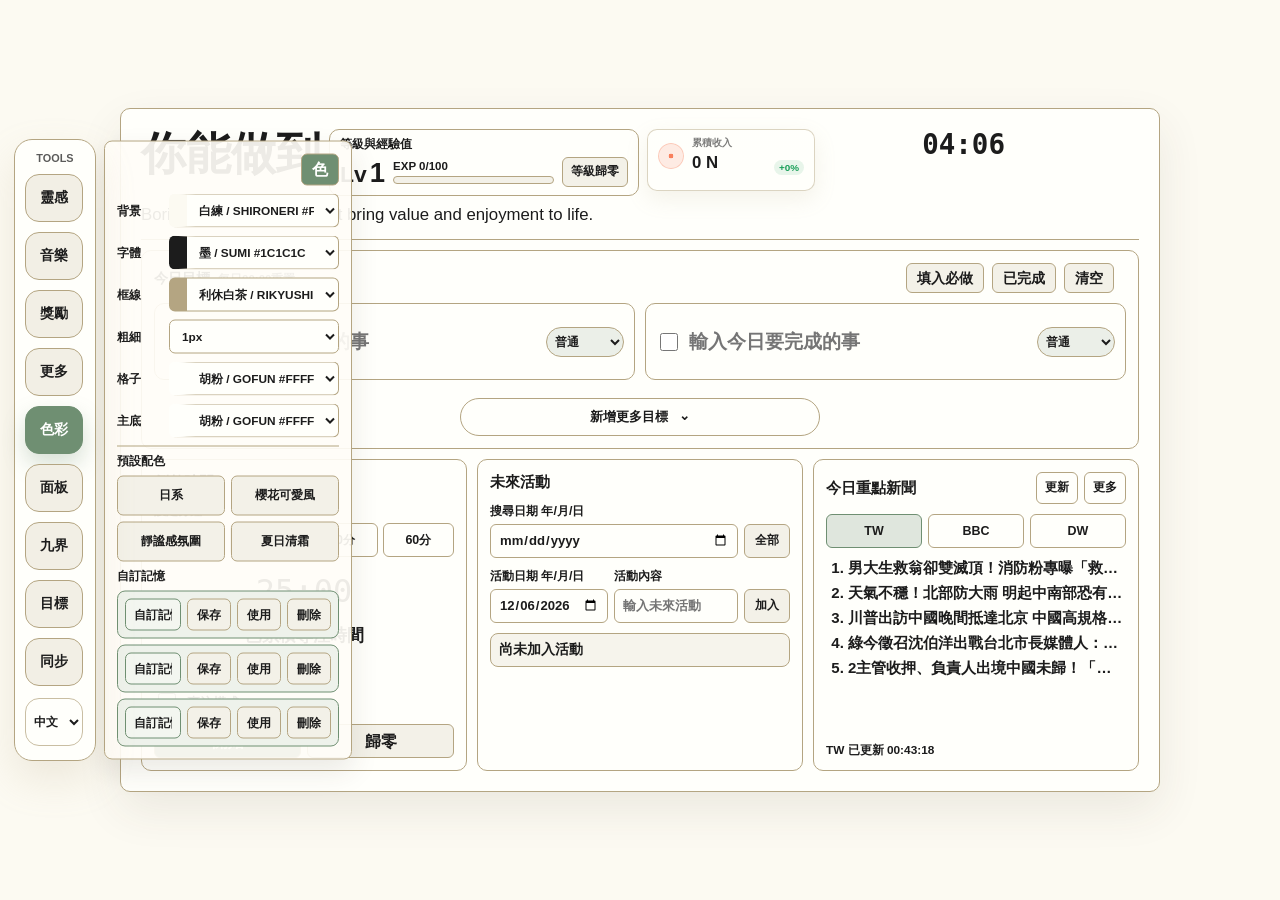
==== index.html @ 6fc70679 "Add files via upload" ====
﻿<!doctype html>
<html lang="zh-Hant">
  <head>
    <meta charset="UTF-8" />
    <meta name="viewport" content="width=device-width, initial-scale=1.0" />
    <title>&#20320;&#33021;&#20570;&#21040;</title>
    <meta name="theme-color" content="#ffffff" />
    <meta name="apple-mobile-web-app-capable" content="yes" />
    <meta name="apple-mobile-web-app-title" content="&#20320;&#33021;&#20570;&#21040;" />
    <link rel="manifest" href="manifest.webmanifest?v=20260518-14" />
    <link rel="apple-touch-icon" href="app-icon.svg?v=20260518-14" />
    <link rel="stylesheet" href="styles.css?v=20260518-14" />
  </head>
  <body>
    <aside class="tool-sidebar" data-open="false" aria-label="quick tools">
      <strong>TOOLS</strong>
      <div id="toolSidebarItems" class="tool-sidebar-items">
        <button type="button" data-tool="inspiration"><img class="tool-icon" src="[data-uri]" alt="" /><span class="tool-label">&#38728;&#24863;</span></button>
        <button type="button" data-tool="music"><img class="tool-icon" src="[data-uri]" alt="" /><span class="tool-label">&#38899;&#27138;</span></button>
        <button type="button" data-tool="reward"><img class="tool-icon" src="[data-uri]" alt="" /><span class="tool-label">&#29518;&#21237;</span></button>
        <button id="toolSidebarToggleBtn" class="tool-sidebar-toggle" type="button" aria-expanded="false" aria-controls="toolMoreItems"><img class="tool-icon" src="[data-uri]" alt="" /><span class="tool-label">&#26356;&#22810;</span></button>
      </div>
      <div id="toolMoreItems" class="tool-more-items">
        <button type="button" data-tool="theme">&#33394;&#24425;</button>
        <button type="button" data-tool="layout">&#38754;&#26495;</button>
        <button type="button" data-tool="worlds">&#20061;&#30028;</button>
        <button id="dailyTodoSaveBtn" type="button">&#30446;&#27161;</button>
        <button id="syncToggleBtn" type="button" aria-expanded="false" aria-controls="syncPanel">&#21516;&#27493;</button>
        <label class="language-control tool-language-control">
          <span>&#35486;&#35328;</span>
          <select id="languageSelect">
            <option value="zh">&#20013;&#25991;</option>
            <option value="en">English</option>
            <option value="de">Deutsch</option>
            <option value="ja">&#26085;&#26412;&#35486;</option>
          </select>
        </label>
      </div>
    </aside>

    <aside class="music-dock" data-open="false" aria-label="music player">
      <button id="musicToggleBtn" class="music-toggle" type="button" aria-expanded="false" aria-controls="musicPanel">&#38899;</button>
      <section id="musicPanel" class="music-panel">
        <div class="music-head">
          <span>&#38899;&#27138;</span>
          <button id="musicCloseBtn" type="button" aria-label="&#38364;&#38281;">&times;</button>
        </div>
        <label class="music-file-field">
          <span>&#36984;&#25799;&#26412;&#27231;&#38899;&#27284;</span>
          <input id="musicFileInput" type="file" accept="audio/*,.webm" multiple />
        </label>
        <select id="musicSelect" aria-label="music list"></select>
        <div class="music-actions">
          <button id="musicPlayBtn" type="button">&#25773;&#25918;</button>
          <button id="musicPauseBtn" type="button">&#26283;&#20572;</button>
          <label>
            <input id="musicLoopInput" type="checkbox" />
            <span>&#24490;&#29872;</span>
          </label>
        </div>
        <input id="musicVolumeInput" type="range" min="0" max="100" value="70" aria-label="music volume" />
        <p id="musicStatus" class="music-status"></p>
        <audio id="musicAudio" preload="metadata"></audio>
      </section>
    </aside>
    <aside class="reward-dock" data-open="false" aria-label="reward list">
      <section id="rewardPanel" class="reward-panel">
        <div class="reward-head">
          <span>&#29518;&#21237;&#21015;&#34920;</span>
          <small id="rewardPanelCount">0/0</small>
          <button id="rewardHistoryBtn" type="button">&#27511;&#21490;&#29554;&#24471;</button>
          <button id="rewardCloseBtn" type="button" aria-label="&#38364;&#38281;">&times;</button>
        </div>
        <div id="rewardList" class="reward-list"></div>
      </section>
    </aside>
    <aside class="right-dock" data-collapsed="true" aria-label="side panels">
      <button class="right-dock-toggle" id="rightDockToggleBtn" type="button" aria-expanded="false">&#30028;</button>
      <div class="color-swatch-grid" aria-label="color swatches">
        <span data-world="1" data-world-name="Asgard" data-tooltip="?踵??蟡?嚗?#10;?詨?嚗旨???#10;?拇?嚗圾?迂??蝷箸?撠晞??亦?亦?畾踴?蝡閰拐遙??#10;?拙?嚗??撠望?" title="?踵??/ Asgard嚚旨??? style="--swatch-main: #F6E7A1; --swatch-sub: #FFFDF5;">A</span>
        <span data-world="2" data-world-name="Vanaheim" data-tooltip="?舐?瘚瑕?嚗??賜?嚗?#10;?詨?嚗???#10;?拇?嚗飛蝧??押??賣邦???????敞蝛?憭拇?瘞?#10;?拙?嚗?脖耨蝟餌絞" title="?舐?瘚瑕? / Vanaheim嚚??? style="--swatch-main: #3FAF7A; --swatch-sub: #A8E6C1;">V</span>
        <span data-world="3" data-world-name="Midgard" data-tooltip="蝐喳噸??鈭箇?嚗?#10;?詨?嚗撖衣?瘣?#10;?拇?嚗??乩遙?ㄡ憌?????Ｙ恣??#10;摰?嚗??曉祕?暑 RPG ?? title="蝐喳噸??/ Midgard嚚撖衣?瘣? style="--swatch-main: #9C6B3F; --swatch-sub: #D7B892;">M</span>
        <span data-world="4" data-world-name="Jotunheim" data-tooltip="蝝?瘚瑕?嚗楊鈭箏?嚗?#10;?詨?嚗??游???#10;?拇?嚗oss?啜芋?祈??????????箸芋撘?#10;閮剛?嚗芋?祈?= 銝?Boss" title="蝝?瘚瑕? / Jotunheim嚚??游??? style="--swatch-main: #7C93A8; --swatch-sub: #D9E4EC;">J</span>
        <span data-world="5" data-world-name="Alfheim" data-tooltip="鈭憭急絲憪??移??&#10;?詨?嚗???#10;?拇?嚗??怒璅????雿??????#10;摰?嚗?芋撘? title="鈭憭急絲憪?/ Alfheim嚚??? style="--swatch-main: #DDEAF5; --swatch-sub: #FFFFFF;">A</span>
        <span data-world="6" data-world-name="Nidavellir" data-tooltip="暺?????嚗?#10;?詨?嚗霅?撌?#10;?拇?嚗?撽???????賡脣???璇???閮移??#10;?拙?嚗仃??撽??? title="暺???/ Nidavellir嚚霅?撌? style="--swatch-main: #4A3B5E; --swatch-sub: #7A6E8E;">N</span>
        <span data-world="7" data-world-name="Muspelheim" data-tooltip="?怎?嚗??航??暹絲憪?&#10;?詨?嚗????#10;?拇?嚗XP ?????暑??????望芋撘?#10;?拙?嚗擗???" title="?怎? / Muspelheim嚚???? style="--swatch-main: #E84A1C; --swatch-sub: #FFB347;">M</span>
        <span data-world="8" data-world-name="Niflheim" data-tooltip="?啁?嚗側蝳瘚瑕?嚗?#10;?詨?嚗???瘜?#10;?拇?嚗楛摨血?瘜具orest 璅∪???芷??詻?瘚?#10;瘞??嚗????扼?敹? title="?啁? / Niflheim嚚???瘜? style="--swatch-main: #BFD7EA; --swatch-sub: #EEF7FC;">N</span>
        <span data-world="9" data-world-name="Helheim" data-tooltip="瘚瑞瘚瑕?嚗滿??&#10;?詨?嚗仃?儐??#10;?拇?嚗仃???香鈭∪??整??儔瘣颯??脣?&#10;鞈?嚗仃??撽?= 鈭∟霅???敺??賡?擳" title="瘚瑞瘚瑕? / Helheim嚚仃?儐?? style="--swatch-main: #3C2F52; --swatch-sub: #76608A;">H</span>
      </div>
      <section class="inventory-panel" data-collapsed="false" aria-label="inventory grid">
        <button class="inventory-toggle" id="inventoryToggleBtn" type="button" aria-expanded="true">
          <span>&#32972;&#21253;</span>
          <span aria-hidden="true">&#8964;</span>
        </button>
        <ol class="inventory-grid" id="inventoryGrid">
          <li></li><li></li><li></li><li></li>
          <li></li><li></li><li></li><li></li>
          <li></li><li></li><li></li><li></li>
          <li></li><li></li><li></li><li></li>
          <li></li><li></li><li></li><li></li>
          <li></li><li></li><li></li><li></li>
          <li></li><li></li><li></li><li></li>
          <li></li><li></li><li></li><li></li>
        </ol>
      </section>
    </aside>
    <main class="device-shell">
      <section class="device-panel" aria-label="study counter device">
        <header class="device-header">
          <div>
            <div class="title-row">
              <h1>&#20320;&#33021;&#20570;&#21040;</h1>
              <section class="level-mini">
                <span class="level-mini-label">&#31561;&#32026;&#33287;&#32147;&#39511;&#20540;</span>
                <div class="level-mini-main"><small>Lv</small><span id="levelValue">1</span></div>
                <div class="xp-panel">
                  <span>EXP <b id="xpValue">0</b>/<b id="xpNeedValue">100</b></span>
                  <div class="xp-bar" aria-hidden="true"><i id="xpBar"></i></div>
                </div>
                <button id="levelResetBtn" type="button">&#31561;&#32026;&#27512;&#38646;</button>
              </section>
              <section class="reward-mini" aria-label="reward income">
                <span id="rewardLabel">&#23067;&#27138;&#25910;&#20837;</span>
                <strong><b id="nCoinValue">0</b> N</strong>
                <small id="rewardGrowth">+0%</small>
                <em id="rewardLatest">&#23578;&#26410;&#25481;&#33853;</em>
              </section>
            </div>
            <p class="tagline">Boring&rsquo; = simple things that bring value and enjoyment to life.</p>
          </div>
          <div class="current-time" aria-live="polite">
            <span>&#29694;&#22312;&#26178;&#38291;</span>
            <b id="currentTime">--:--:--</b>
          </div>
        </header>

        <section id="syncPanel" class="sync-panel" data-open="false" aria-label="sync">
          <div class="sync-head">
            <span>&#33258;&#21205;&#20633;&#20221;</span>
            <button id="syncCloseBtn" type="button" aria-label="&#38364;&#38281;">&times;</button>
          </div>
          <input id="syncUrlInput" type="hidden" value="https://script.google.com/macros/s/AKfycbxFvPv6gazMnjheujk_gsx5ZtijmhJ5vz9N656YyUvT0517EXmSsteBTJ_gftCgtDsU/exec" />
          <label class="sync-password-field">
            <span>&#20633;&#20221;&#23494;&#30908;</span>
            <input id="syncTokenInput" type="password" placeholder="&#36664;&#20837;&#20320;&#33258;&#24049;&#35373;&#23450;&#30340;&#21516;&#27493;&#23494;&#30908;" />
          </label>
          <div class="sync-actions">
            <button id="syncSaveBtn" type="button">&#31435;&#21363;&#20633;&#20221;</button>
            <button id="syncLoadBtn" type="button">&#36996;&#21407;</button>
          </div>
          <p id="syncStatus" class="sync-status"></p>
        </section>

        <section class="goal-panel" aria-label="today goals">
          <div class="goal-head">
            <div class="goal-title">
              <span>&#20170;&#26085;&#30446;&#27161;</span>
              <small>&#27599;&#26085;00:00&#37325;&#32622;</small>
            </div>
            <div class="goal-actions">
              <button id="dailyTodoApplyBtn" type="button">&#22635;&#20837;&#24517;&#20570;</button>
              <button id="completedGoalsBtn" type="button">&#24050;&#23436;&#25104;</button>
              <button id="goalResetBtn" type="button">&#28165;&#31354;</button>
            </div>
          </div>
          <div class="todo-grid">
            <label class="todo-item">
              <input class="todo-check" type="checkbox" data-todo-check="0" />
              <input class="todo-text" type="text" data-todo-text="0" placeholder="&#36664;&#20837;&#20170;&#26085;&#35201;&#23436;&#25104;&#30340;&#20107;" />
              <select class="todo-type" data-todo-type="0"></select>
              <input class="todo-deadline" type="time" data-todo-deadline="0" />
            </label>
            <label class="todo-item">
              <input class="todo-check" type="checkbox" data-todo-check="1" />
              <input class="todo-text" type="text" data-todo-text="1" placeholder="&#36664;&#20837;&#20170;&#26085;&#35201;&#23436;&#25104;&#30340;&#20107;" />
              <select class="todo-type" data-todo-type="1"></select>
              <input class="todo-deadline" type="time" data-todo-deadline="1" />
            </label>
          </div>
          <div class="extra-goals" data-expanded="false">
            <div class="extra-goals-content" id="extraGoalsContent">
              <div class="todo-grid">
              <label class="todo-item">
                <input class="todo-check" type="checkbox" data-todo-check="2" />
                <input class="todo-text" type="text" data-todo-text="2" placeholder="&#36664;&#20837;&#20170;&#26085;&#35201;&#23436;&#25104;&#30340;&#20107;" />
                <select class="todo-type" data-todo-type="2"></select>
                <input class="todo-deadline" type="time" data-todo-deadline="2" />
              </label>
              <label class="todo-item">
                <input class="todo-check" type="checkbox" data-todo-check="3" />
                <input class="todo-text" type="text" data-todo-text="3" placeholder="&#36664;&#20837;&#20170;&#26085;&#35201;&#23436;&#25104;&#30340;&#20107;" />
                <select class="todo-type" data-todo-type="3"></select>
                <input class="todo-deadline" type="time" data-todo-deadline="3" />
              </label>
              <label class="todo-item">
                <input class="todo-check" type="checkbox" data-todo-check="4" />
                <input class="todo-text" type="text" data-todo-text="4" placeholder="&#36664;&#20837;&#20170;&#26085;&#35201;&#23436;&#25104;&#30340;&#20107;" />
                <select class="todo-type" data-todo-type="4"></select>
              <input class="todo-deadline" type="time" data-todo-deadline="4" />
              </label>
              <label class="todo-item">
                <input class="todo-check" type="checkbox" data-todo-check="5" />
                <input class="todo-text" type="text" data-todo-text="5" placeholder="&#36664;&#20837;&#20170;&#26085;&#35201;&#23436;&#25104;&#30340;&#20107;" />
                <select class="todo-type" data-todo-type="5"></select>
              <input class="todo-deadline" type="time" data-todo-deadline="5" />
              </label>
              <label class="todo-item">
                <input class="todo-check" type="checkbox" data-todo-check="6" />
                <input class="todo-text" type="text" data-todo-text="6" placeholder="&#36664;&#20837;&#20170;&#26085;&#35201;&#23436;&#25104;&#30340;&#20107;" />
                <select class="todo-type" data-todo-type="6"></select>
              <input class="todo-deadline" type="time" data-todo-deadline="6" />
              </label>
              <label class="todo-item">
                <input class="todo-check" type="checkbox" data-todo-check="7" />
                <input class="todo-text" type="text" data-todo-text="7" placeholder="&#36664;&#20837;&#20170;&#26085;&#35201;&#23436;&#25104;&#30340;&#20107;" />
                <select class="todo-type" data-todo-type="7"></select>
              <input class="todo-deadline" type="time" data-todo-deadline="7" />
              </label>
              </div>
            </div>
            <button class="extra-goals-toggle" id="extraGoalsToggleBtn" type="button" aria-expanded="false" aria-controls="extraGoalsContent">
              <span>&#26032;&#22686;&#26356;&#22810;&#30446;&#27161;</span>
              <span class="extra-goals-icon" aria-hidden="true">&#8964;</span>
            </button>
          </div>
        </section>

        <section class="counter-grid" aria-label="study counters">
          <article class="counter-card time-card">
            <span class="counter-label">&#20498;&#25976;&#26178;&#38291;</span>
            <label class="countdown-setting">
              <span>&#35373;&#23450;&#20998;&#37912;</span>
              <div class="countdown-setting-controls">
                <input id="countdownMinutesInput" type="hidden" min="1" step="1" value="25" />
                <div class="countdown-preset-row" aria-label="countdown presets">
                  <button type="button" data-countdown-minutes="2">2&#20998;</button>
                  <button type="button" data-countdown-minutes="10">10&#20998;</button>
                  <button type="button" data-countdown-minutes="30">30&#20998;</button>
                  <button type="button" data-countdown-minutes="60">60&#20998;</button>
                </div>
              </div>
            </label>
            <strong><span id="studyTime">25:00</span></strong>
            <p class="focus-total">
              <span>&#24050;&#32047;&#31309;&#23560;&#27880;&#26178;&#38291;</span>
              <b><span id="focusTotalMinutes">0</span> <span id="focusTotalUnit">&#20998;&#37912;</span></b>
            </p>
            <div class="running-cat-image" aria-hidden="true">
              <span class="cat-photo-base"></span>
              <span class="cat-photo-part cat-photo-tail"></span>
              <span class="cat-photo-part cat-photo-back-leg"></span>
              <span class="cat-photo-part cat-photo-front-leg"></span>
            </div>
            <label class="focus-toggle">
              <input id="focusModeInput" type="checkbox" />
              <span>&#23560;&#27880;&#27169;&#24335;</span>
            </label>
            <button id="focusExitBtn" class="focus-exit" type="button">&#36864;&#20986;</button>
            <div class="counter-actions">
              <button id="timerToggleBtn" type="button">&#38283;&#22987;</button>
              <button id="timerResetBtn" type="button">&#27512;&#38646;</button>
            </div>
          </article>

          <article class="counter-card future-card">
            <span class="counter-label">&#26410;&#20358;&#27963;&#21205;</span>
            <div class="future-tools">
              <label class="future-search-field date-field">
                <span>&#25628;&#23563;&#26085;&#26399;</span>
                <input id="futureSearchDateInput" type="date" />
              </label>
              <button id="futureClearSearchBtn" type="button">&#20840;&#37096;</button>
            </div>
            <div class="future-add">
              <label class="date-field">
                <span>&#27963;&#21205;&#26085;&#26399;</span>
                <input id="futureDateInput" type="date" />
              </label>
              <label>
                <span>&#27963;&#21205;&#20839;&#23481;</span>
                <input id="futureTextInput" type="text" placeholder="&#36664;&#20837;&#26410;&#20358;&#27963;&#21205;" />
              </label>
              <button id="futureAddBtn" type="button">&#21152;&#20837;</button>
            </div>
            <ol id="futureList" class="future-list"></ol>
          </article>

          <article class="counter-card news-card">
            <div class="news-head">
              <span class="counter-label">&#20170;&#26085;&#37325;&#40670;&#26032;&#32862;</span>
              <div class="news-actions">
                <button id="newsRefreshBtn" type="button">&#26356;&#26032;</button>
                <a id="newsMoreLink" href="https://news.google.com/topstories?hl=zh-TW&gl=TW&ceid=TW:zh-Hant" target="_blank" rel="noreferrer">&#26356;&#22810;</a>
              </div>
            </div>
            <div class="news-sources" aria-label="news sources">
              <button type="button" data-news-source="tw">TW</button>
              <button type="button" data-news-source="bbc">BBC</button>
              <button type="button" data-news-source="dw">DW</button>
            </div>
            <ol id="newsList" class="news-list">
              <li>&#36617;&#20837;&#26032;&#32862;&#20013;</li>
            </ol>
            <p id="newsStatus" class="news-status"></p>
          </article>
        </section>

        <span id="saveStatus" class="save-status" aria-live="polite"></span>
      </section>
    </main>

    <aside class="theme-control" aria-label="theme color controls">
      <button id="themeToggleBtn" class="theme-toggle" type="button" aria-label="&#25910;&#21512;&#33394;&#24425;&#35373;&#23450;">&#33394;</button>
      <label>
        <span>&#32972;&#26223;</span>
        <select id="bgColorInput"></select>
      </label>
      <label>
        <span>&#23383;&#39636;</span>
        <select id="textColorInput"></select>
      </label>
      <label>
        <span>&#26694;&#32218;</span>
        <select id="lineColorInput"></select>
      </label>
      <label>
        <span>&#31895;&#32048;</span>
        <select id="lineWidthInput">
          <option value="1px">1px</option>
          <option value="2px">2px</option>
          <option value="3px">3px</option>
          <option value="4px">4px</option>
        </select>
      </label>
      <label>
        <span>&#26684;&#23376;</span>
        <select id="paperColorInput"></select>
      </label>
      <label>
        <span>&#20027;&#24213;</span>
        <select id="timerColorInput"></select>
      </label>
      <div class="theme-memory" aria-label="theme memory slots">
        <span>&#38928;&#35373;&#37197;&#33394;</span>
        <div class="theme-preset-grid">
          <button type="button" data-theme-preset="0">&#26085;&#31995;</button>
          <button type="button" data-theme-preset="1">&#27387;&#33457;&#21487;&#24859;&#39080;</button>
          <button type="button" data-theme-preset="2">&#32654;&#22283;&#24489;&#21476;&#39080;&#26684;</button>
          <button type="button" data-theme-preset="3">&#22799;&#26085;&#28165;&#38684;</button>
        </div>
        <span>&#33258;&#35330;&#35352;&#25014;</span>
        <div class="theme-slot">
          <input type="text" data-theme-name="0" placeholder="&#33258;&#35330; 1" />
          <button type="button" data-theme-save="0">&#20445;&#23384;</button>
          <button type="button" data-theme-load="0">&#20351;&#29992;</button>
          <button type="button" data-theme-delete="0">&#21034;&#38500;</button>
        </div>
        <div class="theme-slot">
          <input type="text" data-theme-name="1" placeholder="&#33258;&#35330; 2" />
          <button type="button" data-theme-save="1">&#20445;&#23384;</button>
          <button type="button" data-theme-load="1">&#20351;&#29992;</button>
          <button type="button" data-theme-delete="1">&#21034;&#38500;</button>
        </div>
        <div class="theme-slot">
          <input type="text" data-theme-name="2" placeholder="&#33258;&#35330; 3" />
          <button type="button" data-theme-save="2">&#20445;&#23384;</button>
          <button type="button" data-theme-load="2">&#20351;&#29992;</button>
          <button type="button" data-theme-delete="2">&#21034;&#38500;</button>
        </div>
      </div>
    </aside>

    <aside class="inspiration-dock" data-open="false" aria-label="inspiration notes">
      <button id="inspirationToggleBtn" class="inspiration-toggle" type="button" aria-expanded="false" aria-controls="inspirationPanel">&#38728;</button>
      <section id="inspirationPanel" class="inspiration-panel">
        <div class="inspiration-head">
          <span>&#38728;&#24863;&#23531;&#20837;</span>
          <b id="inspirationCount" class="inspiration-count">0/500</b>
          <button id="inspirationCloseBtn" type="button" aria-label="&#38364;&#38281;">&times;</button>
        </div>
        <textarea id="inspirationInput" rows="4" placeholder="&#20808;&#25226;&#33126;&#20013;&#30340;&#27083;&#24819;&#20002;&#36914;&#20358;"></textarea>
        <div class="inspiration-actions">
          <button id="inspirationSaveBtn" type="button">&#20445;&#23384;</button>
          <button id="inspirationClearBtn" type="button">&#28165;&#31354;</button>
        </div>
        <ol id="inspirationList" class="inspiration-list"></ol>
      </section>
    </aside>

    <aside class="layout-control collapsed" aria-label="panel display controls">
      <button id="layoutToggleBtn" class="layout-toggle" type="button" aria-expanded="false" aria-controls="layoutPanel">&#38754;</button>
      <section id="layoutPanel" class="layout-panel">
        <div class="layout-head">
          <span>&#38754;&#26495;&#39023;&#31034;</span>
          <button id="layoutCloseBtn" type="button" aria-label="&#38364;&#38281;">&times;</button>
        </div>
        <div id="layoutOptions" class="layout-options"></div>
      </section>
    </aside>

    <div id="bombOverlay" class="bomb-overlay" hidden role="alert" aria-live="assertive">
      <div class="bomb-card">
        <div class="bomb-icon" aria-hidden="true">&#128163;</div>
        <strong>&#26178;&#38291;&#21040;&#65281;</strong>
        <span>&#20241;&#24687;&#19968;&#19979;&#65292;&#28982;&#24460;&#32380;&#32396;&#21069;&#36914;&#12290;</span>
        <button id="bombCloseBtn" type="button">&#30693;&#36947;&#20102;</button>
      </div>
    </div>

    <script src="nippon-colors.js?v=20260516-21"></script>
    <script src="app.js?v=20260518-14"></script>
    <script>
      if ("serviceWorker" in navigator) {
        window.addEventListener("load", () => {
          navigator.serviceWorker.register("./service-worker.js?v=20260518-14").catch(() => {});
        });
      }
    </script>
  </body>
</html>
---- styles.css ----
﻿:root {
  color-scheme: light;
  --jp-font: "Yu Gothic", "Yu Mincho", "Hiragino Kaku Gothic ProN", "Hiragino Mincho ProN", "Noto Sans JP", "Noto Serif JP", "Meiryo", "Microsoft JhengHei", sans-serif;
  --bg: #f5f1ea;
  --paper: #fffdf8;
  --paper-soft: #f2ede4;
  --ink: #2f2a24;
  --muted: #7a7167;
  --line: #d8d0c4;
  --line-width: 1px;
  --accent: #6f8f72;
  --panel-bg: rgba(255, 253, 248, 0.94);
  --accent-ink: #ffffff;
  --shadow: 0 18px 46px rgba(62, 53, 42, 0.09);
  --ui-gap: 10px;
  --card-radius: 10px;
  --card-pad: 12px;
}

* {
  box-sizing: border-box;
}

body {
  margin: 0;
  min-height: 100vh;
  font-family: var(--jp-font);
  background: var(--bg);
  color: var(--ink);
  overflow-x: hidden;
}

@media (min-width: 981px) {
  body {
    overflow: hidden;
  }
}

button {
  font: inherit;
  overflow-wrap: anywhere;
  white-space: normal;
  line-height: 1.15;
}

.right-dock {
  position: fixed;
  right: 18px;
  top: 50%;
  z-index: 3;
  display: grid;
  justify-items: end;
  gap: 10px;
  width: 310px;
  transform: translateY(-50%);
  transition: transform 180ms ease;
}

.right-dock-toggle {
  display: none !important;
  justify-self: start;
  place-items: center;
  width: 44px;
  min-height: 44px;
  padding: 0;
  border-radius: 999px 0 0 999px;
  background: var(--accent);
  color: var(--accent-ink);
  font-size: 1rem;
  font-weight: 900;
  box-shadow: 0 10px 22px rgba(62, 53, 42, 0.16);
}

.right-dock[data-collapsed="true"] {
  transform: translateY(-50%) translateX(calc(100% - 44px));
}

.right-dock[data-collapsed="true"] .color-swatch-grid,
.right-dock[data-collapsed="true"] .inventory-panel {
  pointer-events: none;
  opacity: 0;
}

.right-dock[data-collapsed="false"] .color-swatch-grid,
.right-dock[data-collapsed="false"] .inventory-panel {
  opacity: 1;
}

.color-swatch-grid {
  display: grid;
  grid-template-columns: repeat(3, 66px);
  gap: 14px;
  padding: 14px;
  border: var(--line-width) solid color-mix(in srgb, var(--line) 70%, transparent);
  border-radius: 8px;
  background: color-mix(in srgb, var(--panel-bg) 88%, transparent);
  box-shadow: 0 10px 26px rgba(62, 53, 42, 0.09);
  pointer-events: auto;
  transition: opacity 160ms ease;
}

.color-swatch-grid span {
  position: relative;
  display: grid;
  place-items: center;
  width: 66px;
  height: 66px;
  border: 6px solid var(--swatch-sub);
  border-radius: 10px;
  background: var(--swatch-main);
  color: color-mix(in srgb, var(--swatch-sub) 72%, #1c1c1c);
  font-size: 2rem;
  font-weight: 900;
  line-height: 1;
  box-shadow: inset 0 0 0 1px color-mix(in srgb, var(--swatch-main) 65%, #000000);
  text-shadow: 0 1px 2px rgba(0, 0, 0, 0.16);
  transition: filter 180ms ease, opacity 180ms ease, transform 180ms ease, box-shadow 180ms ease;
}

.color-swatch-grid span::after {
  content: attr(data-tooltip);
  position: absolute;
  right: calc(100% + 12px);
  top: 50%;
  z-index: 10;
  width: max-content;
  max-width: 340px;
  padding: 9px 11px;
  border: var(--line-width) solid var(--line);
  border-radius: 8px;
  background: color-mix(in srgb, var(--paper) 94%, #1c1c1c);
  color: var(--ink);
  box-shadow: 0 12px 28px rgba(32, 26, 20, 0.16);
  font-size: 0.78rem;
  font-weight: 800;
  line-height: 1.5;
  text-align: left;
  white-space: pre-line;
  opacity: 0;
  pointer-events: none;
  text-shadow: none;
  transform: translate(6px, -50%);
  transition: opacity 150ms ease, transform 150ms ease;
}

.color-swatch-grid span:hover::after,
.color-swatch-grid span:focus-visible::after {
  opacity: 1;
  transform: translate(0, -50%);
}

.color-swatch-grid span.world-locked {
  opacity: 0.42;
  filter: grayscale(0.45);
}

.color-swatch-grid span.world-earned:not(.world-unlocked) {
  opacity: 0.78;
  box-shadow:
    inset 0 0 0 1px color-mix(in srgb, var(--swatch-main) 65%, #000000),
    0 0 0 2px rgba(255, 255, 255, 0.34),
    0 0 12px color-mix(in srgb, var(--swatch-sub) 78%, transparent);
}

.color-swatch-grid span.world-unlocked {
  opacity: 1;
  filter: none;
  transform: scale(1.06);
  box-shadow:
    inset 0 0 0 1px color-mix(in srgb, var(--swatch-main) 65%, #000000),
    0 0 0 2px color-mix(in srgb, var(--swatch-sub) 82%, #ffffff),
    0 0 14px color-mix(in srgb, var(--swatch-main) 82%, transparent);
}

.inventory-panel {
  width: 282px;
  padding: 14px;
  border: 2px solid color-mix(in srgb, var(--line) 78%, #1f1a14);
  border-radius: 8px;
  background:
    linear-gradient(135deg, rgba(255, 255, 255, 0.18), transparent 34%),
    color-mix(in srgb, var(--paper) 74%, #1e1a16);
  box-shadow:
    inset 0 0 0 2px color-mix(in srgb, var(--paper) 65%, transparent),
    0 12px 30px rgba(32, 26, 20, 0.18);
  transition: width 180ms ease, padding 180ms ease;
}

.inventory-toggle {
  display: grid;
  grid-template-columns: minmax(0, 1fr) auto;
  align-items: center;
  width: 100%;
  min-height: 45px;
  margin-bottom: 11px;
  padding: 0 14px;
  border-color: color-mix(in srgb, var(--line) 78%, #1f1a14);
  background: color-mix(in srgb, var(--paper) 52%, #2b241d);
  color: var(--ink);
  font-size: 1.08rem;
  font-weight: 900;
}

.inventory-toggle span:last-child {
  display: inline-block;
  transition: transform 160ms ease;
}

.inventory-panel[data-collapsed="true"] {
  width: 126px;
  padding: 9px;
}

.inventory-panel[data-collapsed="true"] .inventory-toggle {
  margin-bottom: 0;
}

.inventory-panel[data-collapsed="true"] .inventory-toggle span:last-child {
  transform: rotate(-90deg);
}

.inventory-panel[data-collapsed="true"] .inventory-grid {
  display: none;
}

.inventory-grid {
  display: grid;
  grid-template-columns: repeat(4, 1fr);
  gap: 6px;
  margin: 0;
  padding: 0;
  list-style: none;
}

.inventory-grid li {
  position: relative;
  display: grid;
  place-items: center;
  aspect-ratio: 1;
  min-width: 0;
  border: 1px solid color-mix(in srgb, var(--line) 78%, #2a241d);
  border-radius: 3px;
  background:
    radial-gradient(circle at 30% 24%, rgba(255, 255, 255, 0.12), transparent 30%),
    color-mix(in srgb, var(--paper) 34%, #15120f);
  box-shadow:
    inset 0 0 0 1px rgba(255, 255, 255, 0.08),
    inset 0 -8px 12px rgba(0, 0, 0, 0.1);
}

.world-key {
  display: grid;
  place-items: center;
  width: 82%;
  height: 82%;
  min-height: 0;
  padding: 0;
  border: 1px solid color-mix(in srgb, #f6e7a1 72%, #7d5d2a);
  border-radius: 5px;
  background:
    radial-gradient(circle at 30% 20%, rgba(255, 255, 255, 0.42), transparent 30%),
    linear-gradient(145deg, #f6e7a1, #b88a2b);
  color: #352714;
  font-size: clamp(0.82rem, 1.2vw, 1.05rem);
  font-weight: 900;
  line-height: 1;
  box-shadow: 0 2px 6px rgba(30, 24, 16, 0.24);
}

.world-key span {
  font-size: 1.08em;
  line-height: 1;
}

.world-key b {
  font-size: 0.62em;
  line-height: 1;
}

.device-shell {
  display: grid;
  place-items: center;
  min-height: 100vh;
  min-height: 100dvh;
  padding: 12px 18px;
}

.device-panel {
  width: min(1040px, 100%);
  min-height: auto;
  max-height: calc(100dvh - 24px);
  display: grid;
  gap: var(--ui-gap);
  padding: clamp(14px, 2vw, 20px);
  border: var(--line-width) solid var(--line);
  border-radius: var(--card-radius);
  background: var(--panel-bg);
  box-shadow: var(--shadow);
}

.device-header {
  display: grid;
  grid-template-columns: minmax(0, 1fr) minmax(150px, auto) minmax(124px, auto);
  gap: var(--ui-gap);
  align-items: stretch;
  min-height: 0;
  padding-bottom: var(--ui-gap);
  border-bottom: var(--line-width) solid var(--line);
}

.device-header p {
  margin: 0 0 3px;
  color: var(--ink);
  font-size: 0.82rem;
  font-weight: 600;
  letter-spacing: 0;
}

.device-header h1 {
  margin: 0;
  font-family: var(--jp-font);
  font-size: clamp(1.72rem, 3.6vw, 2.8rem);
  font-weight: 800;
  line-height: 1.1;
  white-space: nowrap;
}

.title-row {
  display: flex;
  flex-wrap: wrap;
  align-items: stretch;
  gap: 8px;
  min-width: 0;
}

.level-mini {
  display: grid;
  grid-template-columns: auto minmax(86px, 1fr) auto;
  align-items: center;
  gap: 6px 8px;
  width: min(310px, 100%);
  min-height: 62px;
  padding: 8px 10px;
  border: var(--line-width) solid var(--line);
  border-radius: var(--card-radius);
  background: var(--paper);
  color: var(--ink);
}

.level-mini-label {
  grid-column: 1 / -1;
  font-size: 0.72rem;
  font-weight: 900;
  line-height: 1.2;
}

.level-mini-main {
  display: flex;
  align-items: baseline;
  gap: 3px;
  font-size: clamp(1.28rem, 2.3vw, 1.72rem);
  font-weight: 900;
  line-height: 1;
}

.level-mini .xp-panel {
  gap: 4px;
  font-size: 0.72rem;
}

.level-mini .xp-bar {
  height: 8px;
}

.level-mini #levelResetBtn {
  min-height: 30px;
  padding: 3px 8px;
  font-size: 0.72rem;
}

.reward-mini {
  display: grid;
  grid-template-columns: 26px minmax(0, 1fr) auto;
  grid-template-rows: 14px 22px;
  align-items: center;
  gap: 2px 8px;
  width: 168px;
  min-width: 168px;
  height: 62px;
  padding: 7px 10px;
  border: var(--line-width) solid color-mix(in srgb, var(--line) 48%, transparent);
  border-radius: var(--card-radius);
  background:
    linear-gradient(180deg, color-mix(in srgb, var(--paper) 94%, #ffffff), var(--paper));
  color: var(--ink);
  box-shadow: 0 8px 22px color-mix(in srgb, var(--line) 14%, transparent);
}

.reward-mini::before {
  content: "";
  grid-column: 1;
  grid-row: 1 / 3;
  display: grid;
  place-items: center;
  width: 26px;
  height: 26px;
  border-radius: 50%;
  background:
    radial-gradient(circle at 50% 50%, color-mix(in srgb, #f75c2f 78%, #ffffff) 0 13%, transparent 14%),
    color-mix(in srgb, #f75c2f 12%, var(--paper));
  box-shadow: inset 0 0 0 1px color-mix(in srgb, #f75c2f 24%, transparent);
}

.reward-mini span {
  grid-column: 2;
  grid-row: 1;
  color: var(--ink);
  font-size: 0.6rem;
  font-weight: 800;
  letter-spacing: 0;
  opacity: 0.58;
}

.reward-mini strong {
  grid-column: 2;
  grid-row: 2;
  font-size: 1.05rem;
  font-weight: 900;
  line-height: 1;
}

.reward-mini small {
  grid-column: 3;
  grid-row: 2;
  align-self: end;
  padding: 2px 5px;
  border-radius: 999px;
  background: color-mix(in srgb, #1b9f59 10%, transparent);
  color: #1b9f59;
  font-size: 0.62rem;
  font-weight: 900;
  white-space: nowrap;
}

.reward-mini em {
  display: none;
}

.device-header h1 span {
  display: inline-block;
  margin-left: 10px;
  color: var(--ink);
  font-size: 0.52em;
  font-weight: 800;
  vertical-align: middle;
}

.device-header .tagline {
  max-width: 620px;
  margin: 6px 0 0;
  color: var(--ink);
  font-size: clamp(0.9rem, 2vw, 1.05rem);
  font-weight: 500;
  line-height: 1.6;
}

.current-time {
  display: grid;
  gap: 4px;
  justify-items: end;
  min-width: 150px;
  min-height: 0;
  padding: 2px 0;
  border: 0;
  border-radius: 0;
  background: transparent;
  color: var(--ink);
  text-align: right;
}

.current-time span {
  display: none;
}

.current-time b {
  font-family: "Consolas", "SFMono-Regular", "Microsoft JhengHei", monospace;
  font-size: clamp(1.25rem, 2.8vw, 1.72rem);
  font-variant-numeric: tabular-nums;
  line-height: 1;
}

.language-control {
  display: grid;
  gap: 4px;
  min-width: 124px;
  min-height: 0;
  padding: 2px 0;
  border: 0;
  border-radius: 0;
  background: transparent;
  color: var(--ink);
  font-size: 0.78rem;
  font-weight: 800;
}

.language-control span {
  display: none;
}

.language-control select {
  height: 34px;
  padding: 0 6px;
  border: var(--line-width) solid color-mix(in srgb, var(--line) 72%, transparent);
  border-radius: 6px;
  background: transparent;
  color: var(--ink);
  font: inherit;
}

.sync-toggle-btn {
  align-self: stretch;
  min-height: 62px;
  padding: 0 13px;
  border: var(--line-width) solid var(--line);
  border-radius: var(--card-radius);
  background: var(--fill);
  color: var(--ink);
  font-size: 0.78rem;
  font-weight: 900;
  white-space: nowrap;
  box-shadow: 0 2px 0 color-mix(in srgb, var(--line) 42%, transparent);
}

html[lang="de"] .device-header {
  grid-template-columns: minmax(0, 1fr) minmax(150px, auto) minmax(124px, auto);
  gap: 10px;
}

html[lang="de"] .level-mini {
  width: min(330px, 100%);
  grid-template-columns: auto minmax(86px, 1fr) auto;
}

html[lang="de"] .level-mini #levelResetBtn,
html[lang="de"] .goal-head button,
html[lang="de"] .sync-toggle-btn,
html[lang="de"] .inspiration-toggle,
html[lang="de"] .future-tools button,
html[lang="de"] .future-add button,
html[lang="de"] .extra-goals-toggle {
  font-size: 0.72rem;
  line-height: 1.15;
}

html[lang="de"] .goal-head {
  align-items: flex-start;
}

html[lang="de"] .goal-title {
  flex-wrap: wrap;
  row-gap: 2px;
}

html[lang="de"] .goal-title small {
  white-space: normal;
}

html[lang="de"] .goal-actions {
  flex-wrap: wrap;
  justify-content: flex-end;
}

html[lang="de"] .future-add {
  grid-template-columns: minmax(106px, 0.76fr) minmax(0, 1fr) minmax(64px, auto);
}

html[lang="de"] .inspiration-panel,
html[lang="de"] .sync-panel {
  width: min(360px, calc(100vw - 28px));
}

.goal-panel {
  display: grid;
  gap: var(--ui-gap);
  margin-top: 0;
  min-height: 0;
  padding: var(--card-pad);
  border: var(--line-width) solid var(--line);
  border-radius: var(--card-radius);
  background: var(--paper);
}

.goal-head {
  display: grid;
  grid-template-columns: auto minmax(170px, 1fr) auto;
  align-items: center;
  gap: 12px;
  color: var(--ink);
  font-size: 0.9rem;
  font-weight: 700;
}

.goal-title {
  display: flex;
  align-items: baseline;
  gap: 8px;
  min-width: 0;
}

.goal-title small {
  color: var(--ink);
  font-size: 0.72rem;
  font-weight: 700;
  opacity: 0.72;
  white-space: nowrap;
}

.current-goal-picker {
  display: grid;
  grid-template-columns: auto minmax(140px, 220px);
  align-items: center;
  gap: 6px;
  margin-left: 0;
  color: var(--ink);
  font-size: 0.78rem;
  font-weight: 800;
}

.current-goal-picker select {
  min-width: 0;
  height: 30px;
  padding: 0 28px 0 10px;
  border: var(--line-width) solid var(--line);
  border-radius: 8px;
  background: var(--paper);
  color: var(--ink);
  font: inherit;
  font-size: 0.92rem;
  font-weight: 900;
}

.goal-actions {
  display: flex;
  align-items: center;
  justify-content: flex-end;
  flex-wrap: wrap;
  gap: 8px;
}

.goal-head button {
  min-height: 30px;
  padding: 0 10px;
  white-space: nowrap;
}

.todo-grid {
  display: grid;
  grid-template-columns: repeat(2, minmax(0, 1fr));
  gap: var(--ui-gap);
}

.extra-goals {
  display: grid;
  gap: 0;
  padding-top: 0;
}

.extra-goals-content {
  display: grid;
  grid-template-rows: 0fr;
  opacity: 0;
  transform: translateY(-4px);
  transition:
    grid-template-rows 220ms ease,
    opacity 180ms ease,
    transform 220ms ease;
}

.extra-goals-content > .todo-grid {
  min-height: 0;
  overflow: hidden;
}

.extra-goals[data-expanded="true"] .extra-goals-content {
  grid-template-rows: 1fr;
  opacity: 1;
  transform: translateY(0);
}

.extra-goals-toggle {
  justify-self: center;
  min-height: 38px;
  width: min(360px, 100%);
  margin-top: 8px;
  padding: 0 18px;
  border: var(--line-width) solid var(--line);
  border-radius: 999px;
  background: color-mix(in srgb, var(--paper) 92%, transparent);
  color: var(--ink);
  font-size: 0.82rem;
  font-weight: 800;
  box-shadow: inset 0 0 0 1px color-mix(in srgb, var(--paper) 72%, transparent);
}

.extra-goals-toggle .extra-goals-icon {
  display: inline-block;
  margin-left: 8px;
  transform: translateY(-1px);
  transition: transform 180ms ease;
}

.extra-goals[data-expanded="true"] .extra-goals-toggle {
  border-color: var(--accent);
  background: color-mix(in srgb, var(--accent) 16%, var(--paper));
}

.extra-goals[data-expanded="true"] .extra-goals-icon {
  transform: rotate(180deg) translateY(1px);
}

.todo-item {
  display: grid;
  grid-template-columns: auto minmax(0, 1fr) 78px;
  grid-template-rows: repeat(2, 28px);
  align-items: center;
  gap: 3px 8px;
  min-width: 0;
  min-height: 72px;
  padding: 8px 10px;
  border: var(--line-width) solid var(--line);
  border-radius: var(--card-radius);
  background: color-mix(in srgb, var(--paper) 90%, var(--panel-bg));
  transition: background 160ms ease, border-color 160ms ease, box-shadow 160ms ease;
}

.todo-item.challenge {
  border-color: color-mix(in srgb, #e03a72 68%, var(--line));
  background: linear-gradient(135deg, color-mix(in srgb, #e03a72 16%, var(--paper)), var(--paper) 72%);
  box-shadow: inset 4px 0 0 color-mix(in srgb, #e03a72 78%, var(--line));
}

.todo-check {
  grid-column: 1;
  grid-row: 1 / 3;
  width: 18px;
  height: 18px;
  flex: 0 0 auto;
  accent-color: var(--accent);
}

.todo-text {
  grid-column: 2;
  grid-row: 1 / 3;
  min-width: 0;
  width: 100%;
  height: 34px;
  padding: 0;
  border: 0;
  background: transparent;
  color: var(--ink);
  font: inherit;
  font-size: clamp(1rem, 1.8vw, 1.2rem);
  font-weight: 700;
}

.todo-text:focus {
  outline: none;
}

.todo-type {
  grid-column: 3;
  grid-row: 1 / 3;
  min-width: 0;
  height: 30px;
  padding: 0 4px;
  border: var(--line-width) solid var(--line);
  border-radius: 999px;
  background: color-mix(in srgb, var(--paper) 86%, var(--accent));
  color: var(--ink);
  font: inherit;
  font-size: 0.74rem;
  font-weight: 900;
}

.todo-item.challenge .todo-type {
  grid-row: 1;
  border-color: color-mix(in srgb, #e03a72 68%, var(--line));
  background: color-mix(in srgb, #e03a72 18%, var(--paper));
}

.todo-deadline {
  grid-column: 3;
  grid-row: 2;
  display: none;
  min-width: 0;
  width: 100%;
  height: 28px;
  padding: 0 3px;
  border: var(--line-width) solid var(--line);
  border-radius: 999px;
  background: var(--paper);
  color: var(--ink);
  font: inherit;
  font-size: 0.74rem;
  font-weight: 900;
}

.todo-item.challenge .todo-deadline {
  display: block;
  border-color: color-mix(in srgb, #e03a72 55%, var(--line));
}

.todo-item:has(.todo-check:checked) .todo-text {
  color: var(--ink);
  text-decoration: line-through;
}

.counter-grid {
  display: grid;
  grid-template-columns: repeat(auto-fit, minmax(240px, 1fr));
  gap: var(--ui-gap);
  min-height: 0;
  margin-top: 0;
}

.counter-card {
  display: grid;
  grid-template-rows: auto minmax(56px, 1fr) auto auto;
  gap: var(--ui-gap);
  min-height: 198px;
  padding: var(--card-pad);
  border: var(--line-width) solid var(--line);
  border-radius: var(--card-radius);
  background: var(--paper);
}

.counter-label {
  color: var(--ink);
  font-size: 0.95rem;
  font-weight: 600;
  line-height: 1.35;
  overflow-wrap: anywhere;
}

.counter-card strong {
  display: flex;
  align-items: baseline;
  align-self: center;
  justify-self: start;
  gap: 8px;
  font-size: clamp(2rem, 4.5vw, 3.3rem);
  font-weight: 500;
  line-height: 1;
  min-width: 0;
  white-space: nowrap;
}

.time-card strong {
  font-family: "Consolas", "SFMono-Regular", "Microsoft JhengHei", monospace;
  width: 100%;
  justify-content: center;
  gap: 6px;
  padding: 8px 10px;
  border-radius: 8px;
  font-size: clamp(1.52rem, 2.5vw, 2.25rem);
  letter-spacing: 0;
}

.time-card {
  grid-template-rows: auto auto minmax(46px, 1fr) auto auto auto;
}

.time-card #studyTime {
  display: block;
  max-width: 100%;
  font-variant-numeric: tabular-nums;
  min-width: 0;
  overflow: hidden;
  text-align: center;
}

.focus-total {
  display: grid;
  gap: 2px;
  margin: -2px 0 0;
  color: var(--ink);
  font-size: clamp(0.92rem, 2vw, 1.08rem);
  font-weight: 800;
  line-height: 1.4;
  overflow-wrap: anywhere;
  text-align: center;
}

.focus-total b {
  display: block;
  font-size: clamp(1.08rem, 2.2vw, 1.4rem);
  font-variant-numeric: tabular-nums;
}

.countdown-setting {
  display: grid;
  gap: 4px;
  color: var(--ink);
  font-size: 0.78rem;
  font-weight: 600;
  line-height: 1.3;
  overflow-wrap: anywhere;
}

.countdown-setting-controls {
  display: grid;
  gap: 6px;
}

.countdown-preset-row {
  display: grid;
  grid-template-columns: repeat(4, minmax(0, 1fr));
  gap: 5px;
  min-width: 0;
}

.countdown-preset-row button {
  height: 32px;
  min-width: 0;
  padding: 0 6px;
  border: var(--line-width) solid var(--line);
  border-radius: 6px;
  background: var(--paper);
  color: var(--ink);
  font: inherit;
  font-weight: 800;
}

.countdown-preset-row button.active {
  background: var(--accent);
  color: var(--accent-ink);
  border-color: var(--accent);
}

#countdownSetBtn {
  min-height: 32px;
  padding: 0 10px;
}

.focus-toggle {
  display: flex;
  align-items: center;
  gap: 8px;
  color: var(--ink);
  font-size: 0.82rem;
  font-weight: 700;
  min-width: 0;
  line-height: 1.3;
}

.focus-toggle input {
  width: 18px;
  height: 18px;
  accent-color: var(--accent);
}

.focus-exit {
  display: none;
}

.running-cat-image {
  display: none;
}

body.focus-mode {
  overflow: hidden;
}

body.focus-mode .device-shell {
  min-height: 100vh;
  padding: 0;
}

body.focus-mode .device-panel {
  display: grid;
  place-items: center;
  width: 100%;
  min-height: 100vh;
  padding: 0;
  border: 0;
  background: transparent;
  box-shadow: none;
}

body.focus-mode .device-header,
body.focus-mode .goal-panel,
body.focus-mode .reflection-panel,
body.focus-mode .sync-panel,
body.focus-mode .inspiration-dock,
body.focus-mode .layout-control,
body.focus-mode .music-dock,
body.focus-mode .reward-dock,
body.focus-mode .theme-control {
  display: none;
}

body[data-show-level="false"] .level-mini,
body[data-show-music="false"] .music-dock,
body[data-show-goals="false"] .goal-panel,
body[data-show-sync="false"] .sync-toggle-btn,
body[data-show-sync="false"] #syncToggleBtn,
body[data-show-sync="false"] .sync-panel,
body[data-show-theme="false"] .theme-control,
body[data-show-inspiration="false"] .inspiration-dock,
body[data-show-worlds="false"] .right-dock > .color-swatch-grid,
body[data-show-inventory="false"] .inventory-panel,
body[data-show-timer="false"] .time-card,
body[data-show-future="false"] .future-card,
body[data-show-news="false"] .news-card {
  display: none;
}

body[data-show-worlds="false"][data-show-inventory="false"] .right-dock {
  display: none;
}

body:is(
  [data-show-level="false"],
  [data-show-goals="false"],
  [data-show-timer="false"],
  [data-show-future="false"],
  [data-show-news="false"],
  [data-show-sync="false"],
  [data-show-theme="false"],
  [data-show-inspiration="false"],
  [data-show-worlds="false"],
  [data-show-inventory="false"]
) .device-panel {
  width: min(940px, 100%);
  padding: clamp(12px, 1.6vw, 18px);
}

body:is(
  [data-show-level="false"],
  [data-show-goals="false"],
  [data-show-timer="false"],
  [data-show-future="false"],
  [data-show-news="false"]
) .device-header {
  padding-bottom: 10px;
}

body:is(
  [data-show-timer="false"],
  [data-show-future="false"],
  [data-show-news="false"]
) .counter-grid {
  gap: 8px;
}

body:is(
  [data-show-goals="false"],
  [data-show-timer="false"],
  [data-show-future="false"],
  [data-show-news="false"]
) .counter-card {
  min-height: 166px;
}

body[data-show-goals="false"] .counter-grid {
  margin-top: 10px;
}

body[data-show-timer="false"][data-show-future="false"][data-show-news="false"] .counter-grid {
  display: none;
}

body[data-show-level="false"] .title-row {
  gap: 6px;
}

body[data-show-goals="false"][data-show-timer="false"][data-show-future="false"][data-show-news="false"] .device-panel {
  width: min(720px, 100%);
}

body.focus-mode .counter-grid {
  display: grid;
  place-items: center;
  width: 100%;
  margin: 0;
  padding: 24px;
}

body.focus-mode .counter-card:not(.time-card) {
  display: none;
}

body.focus-mode .time-card {
  display: grid;
  position: relative;
  grid-template-rows: 1fr;
  place-items: center;
  align-content: center;
  width: 100%;
  min-height: 100vh;
  padding: 0;
  border: 0;
  background: transparent;
}

body.focus-mode .time-card .counter-label,
body.focus-mode .time-card .countdown-setting,
body.focus-mode .time-card .counter-actions,
body.focus-mode .time-card .focus-toggle,
body.focus-mode .time-card .focus-total {
  display: none;
}

body.focus-mode .time-card strong {
  position: absolute;
  top: 50%;
  left: 50%;
  z-index: 2;
  transform: translate(-50%, -50%);
  width: auto;
  padding: clamp(18px, 3vw, 34px) clamp(24px, 5vw, 60px);
  font-size: clamp(4.2rem, 14vw, 11rem);
  font-weight: 800;
  line-height: 1;
}

body.focus-mode .time-card #studyTime {
  overflow: visible;
}

body.timer-running:not(.focus-mode) {
  overflow-y: auto;
}

body.timer-running:not(.focus-mode) .device-shell {
  place-items: center;
  min-height: 100vh;
  padding: clamp(10px, 2vw, 18px);
}

body.timer-running:not(.focus-mode) .device-panel {
  width: min(720px, 100%);
}

body.timer-running:not(.focus-mode) .device-header,
body.timer-running:not(.focus-mode) .goal-panel,
body.timer-running:not(.focus-mode) .sync-panel,
body.timer-running:not(.focus-mode) .theme-control,
body.timer-running:not(.focus-mode) .inspiration-dock,
body.timer-running:not(.focus-mode) .layout-control,
body.timer-running:not(.focus-mode) .music-dock,
body.timer-running:not(.focus-mode) .tool-sidebar,
body.timer-running:not(.focus-mode) .right-dock,
body.timer-running:not(.focus-mode) .reflection-panel {
  display: none;
}

body.timer-running:not(.focus-mode) .goal-panel {
  margin-top: 0;
  padding: clamp(10px, 1.6vw, 14px);
}

body.timer-running:not(.focus-mode) .goal-head {
  display: grid;
  grid-template-columns: minmax(0, 1fr);
  justify-items: center;
}

body.timer-running:not(.focus-mode) .goal-title {
  justify-content: center;
  font-size: clamp(1rem, 2.6vw, 1.22rem);
}

body.timer-running:not(.focus-mode) .current-goal-picker {
  grid-template-columns: minmax(0, min(560px, 100%));
  width: min(560px, 100%);
  margin: 0;
}

body.timer-running:not(.focus-mode) .current-goal-picker span {
  display: none;
}

body.timer-running:not(.focus-mode) .current-goal-picker select {
  width: 100%;
  height: clamp(58px, 9vw, 74px);
  font-size: clamp(1.6rem, 7vw, 2.8rem);
  text-align: center;
}

body.timer-running:not(.focus-mode) .goal-title small,
body.timer-running:not(.focus-mode) .goal-actions,
body.timer-running:not(.focus-mode) .goal-panel > .todo-grid,
body.timer-running:not(.focus-mode) .extra-goals,
body.timer-running:not(.focus-mode) .extra-goals-toggle {
  display: none;
}

body.timer-running:not(.focus-mode) .todo-grid {
  grid-template-columns: minmax(0, 1fr);
}

body.timer-running:not(.focus-mode) .todo-item:not(.current-goal) {
  display: none;
}

body.timer-running:not(.focus-mode) .extra-goals:has(.todo-item.current-goal) {
  display: grid;
  padding-top: 0;
}

body.timer-running:not(.focus-mode) .extra-goals:has(.todo-item.current-goal) .extra-goals-content {
  grid-template-rows: 1fr;
  opacity: 1;
  transform: none;
}

body.timer-running:not(.focus-mode) .extra-goals:not(:has(.todo-item.current-goal)) {
  display: none;
}

body.timer-running:not(.focus-mode) .todo-item.current-goal {
  min-height: 78px;
}

body.timer-running:not(.focus-mode) .counter-grid {
  grid-template-columns: minmax(0, 1fr);
  margin-top: 10px;
}

body.timer-running:not(.focus-mode) .counter-card:not(.time-card) {
  display: none;
}

body.timer-running:not(.focus-mode) .time-card {
  min-height: 260px;
}

body.timer-running:not(.focus-mode) .time-card strong {
  font-size: clamp(1.9rem, 8vw, 3.4rem);
}

body.focus-mode .focus-exit {
  position: fixed;
  top: 18px;
  right: 18px;
  display: block;
  min-height: 36px;
  padding: 0 14px;
  opacity: 0.52;
}

body.focus-mode .running-cat-image {
  position: absolute;
  left: 50%;
  bottom: calc(50% + clamp(92px, 14vw, 180px));
  transform: translateX(-50%);
  display: block;
  width: min(70vw, 500px);
  aspect-ratio: 3 / 2;
  image-rendering: pixelated;
  filter: drop-shadow(0 18px 0 color-mix(in srgb, var(--ink) 14%, transparent));
}

.cat-photo-base,
.cat-photo-part {
  position: absolute;
  inset: 0;
  display: block;
  background-image: url("assets/focus-cat.png");
  background-repeat: no-repeat;
  background-size: 100% 100%;
  image-rendering: pixelated;
}

.cat-photo-base {
  animation: focus-cat-breath 520ms steps(2, end) infinite;
}

.cat-photo-part {
  pointer-events: none;
  transform-origin: center center;
}

.cat-photo-tail {
  clip-path: polygon(20% 38%, 46% 42%, 47% 56%, 31% 57%, 18% 48%);
  animation: focus-cat-tail 300ms steps(2, end) infinite;
}

.cat-photo-back-leg {
  clip-path: polygon(30% 63%, 45% 64%, 45% 82%, 31% 82%, 27% 73%);
  animation: focus-cat-back-leg 280ms steps(2, end) infinite;
}

.cat-photo-front-leg {
  clip-path: polygon(61% 61%, 73% 62%, 72% 82%, 61% 82%, 58% 72%);
  animation: focus-cat-front-leg 280ms steps(2, end) infinite;
}

@keyframes focus-cat-breath {
  0%,
  100% {
    transform: translateY(0);
  }
  50% {
    transform: translateY(-4px);
  }
}

@keyframes focus-cat-tail {
  0%,
  100% {
    transform: translateX(0) translateY(0) rotate(-3deg);
  }
  50% {
    transform: translateX(-10px) translateY(-3px) rotate(5deg);
  }
}

@keyframes focus-cat-back-leg {
  0%,
  100% {
    transform: translateX(-8px) translateY(5px);
  }
  50% {
    transform: translateX(10px) translateY(-3px);
  }
}

@keyframes focus-cat-front-leg {
  0%,
  100% {
    transform: translateX(10px) translateY(-3px);
  }
  50% {
    transform: translateX(-8px) translateY(5px);
  }
}

body.focus-mode .focus-exit:hover,
body.focus-mode .focus-exit:focus-visible {
  opacity: 1;
}

.counter-card small {
  color: var(--ink);
  font-size: 0.9rem;
  font-weight: 500;
}

.xp-panel {
  display: grid;
  gap: 6px;
  color: var(--ink);
  font-size: 0.86rem;
  font-weight: 800;
}

.xp-bar {
  height: 10px;
  overflow: hidden;
  border: var(--line-width) solid var(--line);
  border-radius: 999px;
  background: var(--paper-soft);
}

.xp-bar i {
  display: block;
  width: 0%;
  height: 100%;
  border-radius: inherit;
  background: var(--accent);
}

#levelResetBtn {
  min-height: 34px;
  padding: 4px 10px;
}

.counter-actions {
  display: grid;
  grid-template-columns: 38px 38px 1fr;
  gap: 6px;
  align-self: end;
}

.quick-actions {
  display: grid;
  grid-template-columns: repeat(3, minmax(0, 1fr));
  gap: 6px;
}

.quick-actions button {
  min-height: 34px;
  border-color: var(--accent);
  background: color-mix(in srgb, var(--accent) 16%, var(--paper));
  color: var(--ink);
  font-size: 0.9rem;
  font-weight: 800;
}

.wrong-total-field {
  display: grid;
  gap: 6px;
  color: var(--ink);
  font-size: 0.78rem;
  font-weight: 700;
}

.wrong-total-field input {
  width: 100%;
  height: 42px;
  padding: 0 10px;
  border: var(--line-width) solid var(--line);
  border-radius: 6px;
  background: var(--paper);
  color: var(--ink);
  font: inherit;
}

.future-card {
  grid-template-rows: auto auto auto minmax(0, 1fr);
  min-width: 0;
  overflow: hidden;
}

.future-tools,
.future-add {
  display: grid;
  gap: 6px;
  color: var(--ink);
  font-size: 0.78rem;
  font-weight: 800;
}

.future-tools {
  grid-template-columns: minmax(0, 1fr) auto;
  align-items: end;
}

.future-add {
  grid-template-columns: minmax(118px, 0.8fr) minmax(0, 1fr) auto;
  align-items: end;
}

.future-tools label,
.future-add label {
  position: relative;
  display: grid;
  gap: 4px;
  min-height: 0;
  color: var(--ink);
  min-width: 0;
}

.future-tools input,
.future-add input {
  width: 100%;
  max-width: 100%;
  height: 34px;
  min-width: 0;
  padding: 0 8px;
  border: var(--line-width) solid var(--line);
  border-radius: 6px;
  background: var(--paper);
  color: var(--ink);
  font: inherit;
  font-size: 0.82rem;
  font-weight: 700;
}

.future-tools input[type="date"],
.future-add input[type="date"] {
  appearance: none;
  -webkit-appearance: none;
}

.future-tools input:focus,
.future-add input:focus {
  border-color: var(--accent);
  outline: none;
}

.future-tools button,
.future-add button {
  min-height: 34px;
  padding: 4px 10px;
}

.future-list {
  display: grid;
  align-content: start;
  gap: 6px;
  min-height: 0;
  max-height: 112px;
  margin: 0;
  padding: 0;
  overflow: auto;
  list-style: none;
}

.future-list li {
  display: grid;
  grid-template-columns: auto minmax(0, 1fr) auto;
  align-items: center;
  gap: 8px;
  padding: 7px 8px;
  border: var(--line-width) solid var(--line);
  border-radius: 8px;
  background: color-mix(in srgb, var(--paper) 88%, var(--line));
  color: var(--ink);
}

.future-list time {
  font-size: 0.76rem;
  font-weight: 900;
  white-space: nowrap;
}

.future-list span {
  min-width: 0;
  overflow-wrap: anywhere;
  font-size: 0.9rem;
  font-weight: 700;
}

.future-list button {
  min-width: 28px;
  min-height: 28px;
  padding: 0;
}

.future-empty {
  grid-template-columns: 1fr;
  color: var(--ink);
  font-size: 0.86rem;
  font-weight: 700;
  text-align: center;
}

.news-card {
  grid-template-rows: auto auto minmax(0, 1fr) auto;
}

.news-head {
  display: grid;
  grid-template-columns: minmax(0, 1fr) auto;
  align-items: center;
  gap: 10px;
}

.news-actions {
  display: flex;
  gap: 6px;
  flex: 0 0 auto;
  min-width: 0;
}

.news-actions button,
.news-actions a {
  display: grid;
  min-height: 32px;
  padding: 4px 8px;
  place-items: center;
  border: var(--line-width) solid var(--line);
  border-radius: 6px;
  background: var(--paper);
  color: var(--ink);
  font-size: 0.76rem;
  font-weight: 800;
  line-height: 1.15;
  text-decoration: none;
}

.news-sources {
  display: grid;
  grid-template-columns: repeat(3, minmax(0, 1fr));
  gap: 6px;
}

.news-sources button {
  min-height: 34px;
  padding: 0 8px;
  border-color: var(--line);
  background: var(--paper);
  color: var(--ink);
  font-size: 0.78rem;
  font-weight: 900;
}

.news-sources button.active {
  border-color: var(--accent);
  background: color-mix(in srgb, var(--accent) 22%, var(--paper));
}

.news-list {
  display: grid;
  align-content: start;
  gap: 5px;
  min-height: 0;
  margin: 0;
  padding-left: 22px;
  color: var(--ink);
  font-size: clamp(0.82rem, 1.5vw, 0.94rem);
  font-weight: 800;
  line-height: 1.32;
}

.news-list li {
  min-width: 0;
}

.news-list a {
  display: -webkit-box;
  overflow: hidden;
  color: var(--ink);
  text-decoration: none;
  -webkit-box-orient: vertical;
  -webkit-line-clamp: 1;
}

.news-list a:hover,
.news-list a:focus-visible {
  text-decoration: underline;
}

.news-status {
  min-height: 1.3em;
  margin: 0;
  color: var(--ink);
  font-size: 0.74rem;
  font-weight: 700;
  line-height: 1.4;
}

.sync-panel {
  display: grid;
  gap: 8px;
  position: fixed;
  top: 16px;
  right: 16px;
  z-index: 70;
  width: min(330px, calc(100vw - 28px));
  padding: 12px;
  border: var(--line-width) solid var(--line);
  border-radius: 8px;
  background: color-mix(in srgb, var(--paper) 96%, white 4%);
  box-shadow: 0 18px 42px color-mix(in srgb, var(--line) 22%, transparent);
}

.sync-panel[data-open="false"] {
  display: none;
}

.sync-head {
  display: flex;
  align-items: center;
  justify-content: space-between;
  gap: 10px;
  color: var(--ink);
  font-size: 0.9rem;
  font-weight: 900;
}

.sync-head button {
  width: 30px;
  height: 30px;
  padding: 0;
  border-radius: 999px;
  font-size: 1.1rem;
  line-height: 1;
}

.sync-password-field {
  display: grid;
  gap: 5px;
  min-width: 0;
  color: var(--ink);
  font-size: 0.76rem;
  font-weight: 800;
}

.sync-password-field input {
  min-width: 0;
  height: 34px;
  padding: 0 10px;
  border: var(--line-width) solid var(--line);
  border-radius: 6px;
  background: var(--paper);
  color: var(--ink);
  font: inherit;
  font-size: 0.78rem;
}

.sync-actions {
  display: grid;
  grid-template-columns: repeat(2, minmax(0, 1fr));
  gap: 8px;
}

.sync-status {
  min-height: 1.3em;
  margin: 0;
  color: var(--ink);
  font-size: 0.76rem;
  font-weight: 800;
}

.time-card .counter-actions {
  grid-template-columns: 1fr 1fr;
}

button {
  min-height: 34px;
  border: var(--line-width) solid var(--line);
  border-radius: 6px;
  background: var(--paper-soft);
  color: var(--ink);
  cursor: pointer;
  font-weight: 600;
  line-height: 1.2;
}

button:hover,
button:focus-visible {
  border-color: var(--accent);
  outline: none;
}

#choicePlusBtn,
#essayPlusBtn,
#correctionPlusBtn,
#timerToggleBtn {
  background: var(--accent);
  color: var(--accent-ink);
}

.save-status {
  position: absolute;
  width: 1px;
  height: 1px;
  overflow: hidden;
  clip: rect(0 0 0 0);
}

#saveStatus {
  min-height: 1.4em;
  color: var(--ink);
  font-size: 0.85rem;
}

.theme-control {
  position: fixed;
  left: 18px;
  bottom: 18px;
  display: grid;
  gap: 8px;
  width: 248px;
  padding: 12px;
  border: var(--line-width) solid var(--line);
  border-radius: 8px;
  background: rgba(255, 253, 248, 0.92);
  box-shadow: 0 12px 28px rgba(62, 53, 42, 0.1);
  transition: transform 180ms ease, width 180ms ease;
}

.theme-toggle {
  display: none;
}

.theme-control.collapsed {
  width: auto;
  padding: 0;
  border-color: transparent;
  background: transparent;
  box-shadow: none;
}

.theme-control.collapsed label {
  display: none;
}

.theme-control.collapsed .theme-memory {
  display: none;
}

.theme-control.collapsed .theme-toggle {
  display: grid;
}

.theme-control .theme-toggle {
  position: relative;
  min-width: 44px;
  min-height: 44px;
  padding: 0;
  border-radius: 50%;
  background: var(--accent);
  color: var(--accent-ink);
  box-shadow: 0 10px 24px rgba(62, 53, 42, 0.16);
}

.theme-control.collapsed .theme-toggle {
  width: 56px;
  height: 56px;
  min-width: 56px;
  min-height: 56px;
  overflow: visible;
  border: 2px solid #cb1b45;
  border-radius: 16px;
  background:
    linear-gradient(135deg, rgba(203, 27, 69, 0.12), transparent 42%),
    radial-gradient(circle at 68% 22%, rgba(255, 255, 251, 0.75) 0 7px, transparent 8px),
    #fcfaf2;
  color: transparent;
  font-family: "Yu Mincho", "Hiragino Mincho ProN", "Noto Serif JP", "Microsoft JhengHei", serif;
  font-size: 0;
  font-weight: 900;
  line-height: 1;
  box-shadow:
    inset 0 0 0 4px rgba(203, 27, 69, 0.08),
    0 10px 20px rgba(62, 53, 42, 0.16);
}

.theme-control.collapsed .theme-toggle::after {
  content: "彩";
  position: absolute;
  inset: 7px;
  display: grid;
  place-items: center;
  border: 1px solid rgba(203, 27, 69, 0.72);
  border-radius: 11px;
  background: rgba(255, 255, 251, 0.38);
  color: #cb1b45;
  font-size: 1.18rem;
  letter-spacing: 0;
  transform: none;
}

.theme-control.collapsed .theme-toggle:hover,
.theme-control.collapsed .theme-toggle:focus-visible {
  transform: translateY(-1px) rotate(-2deg);
}

.theme-control:not(.collapsed) .theme-toggle {
  display: block;
  justify-self: end;
  min-width: 38px;
  min-height: 32px;
  border-radius: 6px;
  box-shadow: none;
}

.theme-control.collapsed,
.inspiration-dock,
.layout-control,
.music-dock {
  --dock-step: 68px;
}

.inspiration-dock {
  position: fixed;
  left: calc(18px + var(--dock-step));
  bottom: 18px;
  z-index: 18;
  transition: left 180ms ease, bottom 180ms ease;
}

body:has(.theme-control:not(.collapsed)) .inspiration-dock {
  left: 282px;
}

.inspiration-toggle {
  position: relative;
  display: grid;
  place-items: center;
  width: 56px;
  height: 56px;
  min-width: 56px;
  min-height: 56px;
  padding: 0;
  border: 2px solid #cb1b45;
  border-radius: 16px;
  background:
    linear-gradient(135deg, rgba(255, 255, 255, 0.86), rgba(255, 255, 251, 0.46)),
    var(--panel);
  color: #cb1b45;
  font-size: 0.96rem;
  font-weight: 900;
  line-height: 1.05;
  overflow-wrap: anywhere;
  box-shadow: 0 10px 24px rgba(62, 53, 42, 0.16);
}

.inspiration-toggle::after {
  content: "";
  position: absolute;
  inset: 7px;
  border: 1px solid rgba(203, 27, 69, 0.72);
  border-radius: 11px;
  background: rgba(255, 255, 251, 0.28);
  pointer-events: none;
}

.inspiration-panel {
  position: absolute;
  left: 0;
  bottom: 68px;
  display: none;
  width: min(330px, calc(100vw - 28px));
  gap: 9px;
  padding: 12px;
  border: var(--line-width) solid var(--line);
  border-radius: 8px;
  background: color-mix(in srgb, var(--paper) 96%, white 4%);
  box-shadow: 0 18px 42px color-mix(in srgb, var(--line) 22%, transparent);
}

.inspiration-dock[data-open="true"] .inspiration-panel {
  display: grid;
}

.layout-control {
  position: fixed;
  left: calc(18px + var(--dock-step) * 2);
  bottom: 18px;
  z-index: 24;
  color: var(--ink);
}

.layout-control:not(.collapsed) {
  z-index: 80;
}

body:has(.theme-control:not(.collapsed)) .layout-control {
  left: 350px;
}

.music-dock {
  position: fixed;
  left: calc(18px + var(--dock-step) * 3);
  bottom: 18px;
  z-index: 23;
  color: var(--ink);
  transition: left 180ms ease, bottom 180ms ease;
}

.music-dock[data-open="true"] {
  z-index: 80;
}

body:has(.theme-control:not(.collapsed)) .music-dock {
  left: 418px;
}

.reward-dock {
  position: fixed;
  left: calc(18px + var(--dock-step) * 4);
  bottom: 18px;
  z-index: 24;
  color: var(--ink);
}

.reward-dock[data-open="false"] {
  display: none;
}

.music-toggle {
  display: grid;
  place-items: center;
  width: 56px;
  height: 56px;
  min-width: 56px;
  min-height: 56px;
  border: var(--line-width) solid var(--line);
  border-radius: 16px;
  background: color-mix(in srgb, var(--paper) 92%, transparent);
  color: var(--ink);
  font-size: 1.18rem;
  font-weight: 900;
  box-shadow: 0 8px 18px color-mix(in srgb, var(--line) 18%, transparent);
}

.music-panel {
  position: absolute;
  left: 0;
  bottom: 68px;
  display: none;
  width: min(300px, calc(100vw - 28px));
  gap: 9px;
  padding: 12px;
  border: var(--line-width) solid var(--line);
  border-radius: 8px;
  background: color-mix(in srgb, var(--paper) 96%, transparent);
  box-shadow: 0 12px 28px color-mix(in srgb, var(--line) 22%, transparent);
}

.music-dock[data-open="true"] .music-panel {
  display: grid;
}

.reward-panel {
  display: grid;
  gap: 10px;
  width: min(360px, calc(100vw - 28px));
  max-height: min(68vh, 520px);
  overflow: hidden;
  padding: 12px;
  border: var(--line-width) solid var(--line);
  border-radius: 10px;
  background: color-mix(in srgb, var(--paper) 96%, transparent);
  box-shadow: 0 12px 28px color-mix(in srgb, var(--line) 22%, transparent);
}

.reward-head {
  display: grid;
  grid-template-columns: minmax(0, 1fr) auto auto auto;
  gap: 8px;
  align-items: center;
  font-weight: 900;
}

.reward-head small {
  padding: 4px 8px;
  border: var(--line-width) solid color-mix(in srgb, var(--line) 58%, transparent);
  border-radius: 999px;
  font-size: 0.78rem;
}

.reward-head button {
  min-width: 30px;
  min-height: 30px;
  padding: 0 9px;
  border-radius: 999px;
  font-size: 0.78rem;
}

.reward-list {
  display: grid;
  gap: 8px;
  max-height: min(54vh, 420px);
  overflow: auto;
}

.reward-item {
  display: grid;
  grid-template-columns: auto minmax(0, 1fr);
  gap: 10px;
  align-items: center;
  padding: 9px;
  border: var(--line-width) solid color-mix(in srgb, var(--line) 58%, transparent);
  border-radius: 10px;
  background: color-mix(in srgb, var(--paper) 90%, var(--line));
  color: var(--ink);
}

.reward-item[data-claimed="true"] {
  opacity: 0.62;
}

.reward-item input {
  width: 20px;
  height: 20px;
  accent-color: var(--accent);
}

.reward-item span {
  display: grid;
  gap: 3px;
  min-width: 0;
}

.reward-item strong,
.reward-item small {
  overflow: hidden;
  text-overflow: ellipsis;
  white-space: nowrap;
}

.reward-item small,
.reward-empty {
  color: color-mix(in srgb, var(--ink) 72%, transparent);
  font-weight: 800;
}

.music-head,
.music-actions {
  display: flex;
  align-items: center;
  justify-content: space-between;
  gap: 8px;
}

.music-head {
  font-size: 0.92rem;
  font-weight: 900;
}

.music-head button {
  min-width: 30px;
  min-height: 30px;
  padding: 0;
}

.music-panel select,
.music-file-field input,
.music-panel input[type="range"] {
  width: 100%;
  min-width: 0;
}

.music-file-field {
  display: grid;
  gap: 5px;
  color: var(--ink);
  font-size: 0.78rem;
  font-weight: 900;
}

.music-file-field input {
  min-height: 36px;
  padding: 6px;
  border: var(--line-width) solid var(--line);
  border-radius: 8px;
  background: var(--paper);
  color: var(--ink);
  font: inherit;
  font-size: 0.76rem;
}

.music-panel select {
  height: 36px;
  padding: 0 8px;
  border: var(--line-width) solid var(--line);
  border-radius: 8px;
  background: var(--paper);
  color: var(--ink);
  font: inherit;
  font-weight: 900;
}

.music-actions {
  justify-content: flex-start;
  flex-wrap: wrap;
}

.music-actions label {
  display: inline-flex;
  align-items: center;
  gap: 5px;
  font-size: 0.8rem;
  font-weight: 900;
}

.music-status {
  min-height: 1.2em;
  margin: 0;
  color: var(--ink);
  font-size: 0.78rem;
  font-weight: 800;
  opacity: 0.78;
}

.layout-toggle {
  display: grid;
  place-items: center;
  width: 56px;
  height: 56px;
  min-width: 56px;
  min-height: 56px;
  border: var(--line-width) solid var(--line);
  border-radius: 16px;
  background: color-mix(in srgb, var(--paper) 90%, transparent);
  color: var(--ink);
  font-size: 1.18rem;
  font-weight: 900;
  box-shadow: 0 8px 18px color-mix(in srgb, var(--line) 18%, transparent);
}

.layout-panel {
  position: absolute;
  left: 0;
  bottom: 68px;
  display: grid;
  gap: 10px;
  width: min(260px, calc(100vw - 24px));
  padding: 12px;
  border: var(--line-width) solid var(--line);
  border-radius: 8px;
  background: color-mix(in srgb, var(--paper) 96%, transparent);
  box-shadow: 0 12px 28px color-mix(in srgb, var(--line) 22%, transparent);
}

.layout-control.collapsed .layout-panel {
  display: none;
}

.layout-control:not(.collapsed) .layout-toggle {
  justify-self: end;
  width: 38px;
  height: 38px;
  min-width: 38px;
  min-height: 38px;
  margin-bottom: 8px;
  border-radius: 10px;
  font-size: 0.92rem;
}

.layout-head {
  display: flex;
  align-items: center;
  justify-content: space-between;
  gap: 8px;
  font-size: 0.92rem;
  font-weight: 900;
}

.layout-head button {
  min-width: 30px;
  min-height: 30px;
  padding: 0;
}

.layout-options {
  display: grid;
  grid-template-columns: repeat(2, minmax(0, 1fr));
  gap: 8px;
}

.layout-options label {
  display: flex;
  align-items: center;
  gap: 6px;
  min-width: 0;
  min-height: 34px;
  padding: 0 8px;
  border: var(--line-width) solid color-mix(in srgb, var(--line) 64%, transparent);
  border-radius: 8px;
  background: var(--paper);
  font-size: 0.78rem;
  font-weight: 900;
}

.layout-options input {
  width: 16px;
  height: 16px;
  accent-color: var(--accent);
  flex: 0 0 auto;
}

.layout-options span {
  min-width: 0;
  overflow: hidden;
  text-overflow: ellipsis;
  white-space: nowrap;
}

.inspiration-head {
  display: grid;
  grid-template-columns: minmax(0, 1fr) auto auto;
  align-items: center;
  gap: 10px;
  color: var(--ink);
  font-size: 0.9rem;
  font-weight: 900;
}

.inspiration-head span {
  min-width: 0;
}

.inspiration-count {
  color: var(--ink);
  font-size: 0.78rem;
  font-weight: 900;
  opacity: 0.72;
  white-space: nowrap;
}

.inspiration-head button {
  width: 30px;
  height: 30px;
  padding: 0;
  border-radius: 999px;
  font-size: 1.1rem;
  line-height: 1;
}

.inspiration-panel textarea {
  width: 100%;
  min-height: 94px;
  resize: vertical;
  padding: 9px 10px;
  border: var(--line-width) solid var(--line);
  border-radius: 8px;
  background: var(--panel);
  color: var(--ink);
  font: inherit;
  font-size: 0.88rem;
  line-height: 1.55;
}

.inspiration-actions {
  display: grid;
  grid-template-columns: repeat(2, minmax(0, 1fr));
  gap: 8px;
}

.inspiration-list {
  display: grid;
  gap: 7px;
  max-height: min(280px, 42dvh);
  margin: 0;
  padding: 0;
  overflow: auto;
  list-style: none;
}

.inspiration-list li {
  display: grid;
  gap: 3px;
  padding: 8px;
  border: var(--line-width) solid color-mix(in srgb, var(--line) 58%, transparent);
  border-radius: 8px;
  background: color-mix(in srgb, var(--panel) 58%, transparent);
}

.inspiration-list time {
  color: var(--ink);
  font-size: 0.72rem;
  font-weight: 800;
  opacity: 0.68;
}

.inspiration-list span {
  color: var(--ink);
  font-size: 0.82rem;
  font-weight: 800;
  line-height: 1.45;
  overflow-wrap: anywhere;
}

.theme-control label {
  display: grid;
  grid-template-columns: 44px minmax(0, 1fr);
  align-items: center;
  gap: 8px;
  color: var(--ink);
  font-size: 0.78rem;
  font-weight: 600;
}

.theme-control select {
  min-width: 0;
  height: 34px;
  padding: 0 8px;
  border: var(--line-width) solid var(--line);
  border-radius: 6px;
  background: var(--paper);
  color: var(--ink);
  cursor: pointer;
  font: inherit;
  font-size: 0.74rem;
}

.theme-memory {
  display: grid;
  gap: 6px;
  padding-top: 6px;
  border-top: var(--line-width) solid var(--line);
}

.theme-memory > span {
  color: var(--ink);
  font-size: 0.78rem;
  font-weight: 800;
}

.theme-memory div {
  display: grid;
  grid-template-columns: repeat(2, minmax(0, 1fr));
  gap: 6px;
}

.theme-memory .theme-preset-grid {
  grid-template-columns: repeat(2, minmax(0, 1fr));
  grid-auto-rows: 40px;
}

.theme-memory .theme-preset-grid button {
  width: 100%;
  height: 100%;
  min-width: 0;
  min-height: 0;
  box-sizing: border-box;
  display: inline-grid;
  place-items: center;
  padding: 0 6px;
  line-height: 1.15;
  text-align: center;
  word-break: keep-all;
}

.theme-memory .theme-slot {
  grid-template-columns: minmax(0, 1fr) repeat(3, minmax(44px, auto));
  align-items: center;
  gap: 6px;
  padding: 7px;
  border: var(--line-width) solid color-mix(in srgb, var(--line) 72%, transparent);
  border-radius: 8px;
  background: color-mix(in srgb, var(--paper) 82%, var(--bg));
}

.theme-slot input {
  width: 100%;
  min-width: 0;
  height: 32px;
  padding: 0 8px;
  border: var(--line-width) solid var(--line);
  border-radius: 6px;
  background: var(--paper);
  color: var(--ink);
  font: inherit;
  font-size: 0.76rem;
  font-weight: 900;
}

.theme-slot input:focus {
  border-color: var(--accent);
  outline: none;
}

.theme-slot.saved {
  border-color: var(--accent);
  background: color-mix(in srgb, var(--accent) 12%, var(--paper));
}

.theme-slot.saved input {
  border-color: var(--accent);
  background: color-mix(in srgb, var(--accent) 8%, var(--paper));
}

.theme-memory button {
  min-height: 32px;
  font-size: 0.76rem;
}

.theme-memory button.filled {
  border-color: var(--accent);
  background: color-mix(in srgb, var(--accent) 18%, var(--paper));
  font-weight: 800;
}

.theme-memory button.active-theme,
.theme-slot.active-theme {
  outline: 3px solid color-mix(in srgb, var(--ink) 72%, var(--accent));
  outline-offset: 2px;
}

.theme-slot.active-theme {
  background: color-mix(in srgb, var(--accent) 20%, var(--paper));
}

.theme-memory button:disabled {
  opacity: 0.48;
  cursor: not-allowed;
}

.bomb-overlay {
  position: fixed;
  inset: 0;
  z-index: 20;
  display: grid;
  place-items: center;
  padding: 24px;
  background: rgba(28, 24, 20, 0.46);
}

.bomb-overlay[hidden] {
  display: none;
}

.bomb-card {
  display: grid;
  justify-items: center;
  gap: 12px;
  width: min(360px, 100%);
  padding: 28px;
  border: var(--line-width) solid var(--line);
  border-radius: 10px;
  background: var(--paper);
  color: var(--ink);
  box-shadow: 0 24px 60px rgba(28, 24, 20, 0.22);
  text-align: center;
  animation: bomb-pop 420ms ease-out;
}

.bomb-icon {
  font-size: 4rem;
  line-height: 1;
  animation: bomb-bounce 760ms ease-in-out infinite;
}

.bomb-card strong {
  font-size: 1.55rem;
  font-weight: 700;
}

.bomb-card span {
  color: var(--ink);
  line-height: 1.6;
}

#bombCloseBtn {
  width: 100%;
  margin-top: 6px;
  background: var(--accent);
  color: var(--accent-ink);
}

@keyframes bomb-pop {
  from {
    opacity: 0;
    transform: translateY(12px) scale(0.96);
  }
  to {
    opacity: 1;
    transform: translateY(0) scale(1);
  }
}

@keyframes bomb-bounce {
  0%,
  100% {
    transform: rotate(-8deg) scale(1);
  }
  50% {
    transform: rotate(8deg) scale(1.08);
  }
}

@media (max-width: 980px) {
  .right-dock {
    right: 10px;
    transform: translateY(-50%) scale(0.86);
    transform-origin: right center;
  }

  .right-dock[data-collapsed="true"] {
    transform: translateY(-50%) translateX(calc(100% - 44px)) scale(0.86);
  }

  .counter-grid {
    grid-template-columns: repeat(2, minmax(0, 1fr));
  }

  .todo-grid {
    grid-template-columns: repeat(2, minmax(0, 1fr));
  }
}

@media (max-width: 760px) {
  body {
    overflow-y: auto;
  }

  .right-dock {
    position: fixed;
    top: 82px;
    right: 8px;
    z-index: 12;
    justify-items: end;
    gap: 6px;
    width: min(360px, calc(100vw - 18px));
    margin: 0;
    transform: none;
    transition: transform 180ms ease;
  }

  .right-dock[data-collapsed="true"] {
    transform: translateX(calc(100% - 44px));
  }

  .right-dock-toggle {
    display: grid;
    justify-self: start;
    place-items: center;
    width: 44px;
    min-height: 44px;
    padding: 0;
    border-radius: 999px 0 0 999px;
    background: var(--accent);
    color: var(--accent-ink);
    font-size: 1rem;
    font-weight: 900;
    box-shadow: 0 10px 22px rgba(62, 53, 42, 0.16);
  }

  .right-dock[data-collapsed="true"] .color-swatch-grid,
  .right-dock[data-collapsed="true"] .inventory-panel {
    pointer-events: none;
    opacity: 0;
  }

  .right-dock[data-collapsed="false"] .color-swatch-grid,
  .right-dock[data-collapsed="false"] .inventory-panel {
    opacity: 1;
  }

  .color-swatch-grid {
    grid-template-columns: repeat(3, 48px);
    justify-content: center;
    width: fit-content;
    padding: 9px;
    gap: 8px;
    transition: opacity 160ms ease;
  }

  .color-swatch-grid span {
    width: 48px;
    height: 48px;
    border-width: 4px;
    border-radius: 8px;
    font-size: 1.35rem;
  }

  .color-swatch-grid span::after {
    right: 0;
    top: calc(100% + 8px);
    max-width: min(300px, calc(100vw - 28px));
    transform: translateY(-4px);
  }

  .color-swatch-grid span:hover::after,
  .color-swatch-grid span:focus-visible::after {
    transform: translateY(0);
  }

  .inventory-panel {
    width: min(360px, calc(100vw - 32px));
    padding: 9px;
    transition: opacity 160ms ease, width 180ms ease, padding 180ms ease;
  }

  .inventory-toggle {
    min-height: 38px;
    margin-bottom: 7px;
    font-size: 0.9rem;
  }

  .device-shell {
    place-items: start center;
    min-height: auto;
    padding: 10px;
  }

  .device-panel {
    width: 100%;
    min-height: 0;
    max-height: none;
    padding: 12px;
  }

  .device-header {
    position: relative;
    grid-template-columns: 1fr;
    gap: 10px;
    min-height: 0;
  }

  html[lang="de"] .device-header {
    grid-template-columns: 1fr;
  }

  .title-row {
    display: grid;
    gap: 10px;
  }

  .device-header h1 {
    padding-right: 74px;
    font-size: clamp(1.62rem, 8.8vw, 2.25rem);
    line-height: 1.08;
  }

  .device-header .tagline {
    font-size: 0.9rem;
    line-height: 1.45;
  }

  .goal-head {
    display: grid;
    grid-template-columns: 1fr;
    align-items: flex-start;
    gap: 8px;
  }

  .current-goal-picker {
    grid-template-columns: 1fr;
    width: 100%;
    margin-left: 0;
  }

  .goal-title {
    display: grid;
    gap: 2px;
  }

  .goal-title small {
    white-space: normal;
    line-height: 1.25;
  }

  .goal-actions {
    width: 100%;
    justify-content: stretch;
    gap: 6px;
  }

  .goal-actions button {
    flex: 1 1 calc(50% - 6px);
    min-width: 0;
    padding: 0 6px;
    font-size: 0.78rem;
  }

  html[lang="de"] .goal-head {
    display: grid;
    grid-template-columns: minmax(0, 1fr) auto;
    gap: 8px;
  }

  html[lang="de"] .goal-actions {
    max-width: 220px;
    gap: 6px;
  }

  .level-mini {
    width: 100%;
    grid-template-columns: auto minmax(0, 1fr) auto;
    padding: 8px;
  }

  .reward-mini {
    width: 100%;
    min-width: 0;
  }

  html[lang="de"] .level-mini {
    width: 100%;
    grid-template-columns: auto minmax(0, 1fr) auto;
  }

  .current-time {
    position: absolute;
    top: 3px;
    right: 2px;
    justify-items: end;
    width: auto;
    min-width: 0;
    text-align: right;
    opacity: 0.82;
  }

  .current-time b {
    font-size: 0.98rem;
    font-weight: 800;
  }

  .language-control {
    justify-items: start;
    width: 100%;
    min-width: 0;
    text-align: left;
  }

  .sync-toggle-btn {
    justify-self: stretch;
  }

  .counter-grid {
    grid-template-columns: 1fr;
    gap: 8px;
    min-height: 0;
  }

  .counter-card {
    min-width: 0;
    min-height: 0;
    padding: 10px;
  }

  .sync-fields,
  .sync-actions {
    grid-template-columns: 1fr;
  }

  .time-card strong {
    font-size: clamp(1.65rem, 11vw, 2.35rem);
    padding: 6px 8px;
  }

  .future-add {
    grid-template-columns: 1fr;
    min-width: 0;
  }

  .future-tools {
    grid-template-columns: 1fr;
    min-width: 0;
  }

  .future-tools label,
  .future-add label {
    min-width: 0;
  }

  .future-tools button,
  .future-add button {
    width: 100%;
  }

  .future-tools input,
  .future-add input {
    height: 38px;
    min-width: 0;
    font-size: 0.88rem;
    width: 100%;
    max-width: 100%;
  }

  .future-tools input[type="date"],
  .future-add input[type="date"] {
    display: block;
    inline-size: 100%;
    min-inline-size: 0;
    max-inline-size: 100%;
    padding-inline: 6px;
  }

  .future-tools input[type="date"]::-webkit-date-and-time-value,
  .future-add input[type="date"]::-webkit-date-and-time-value {
    min-width: 0;
    text-align: left;
  }

  .future-list {
    gap: 7px;
  }

  .future-list li {
    grid-template-columns: minmax(0, 1fr) auto;
    gap: 6px 8px;
    align-items: start;
  }

  .future-list time {
    grid-column: 1 / -1;
  }

  .future-list span {
    line-height: 1.35;
  }

  .future-list {
    max-height: none;
  }

  .todo-grid {
    grid-template-columns: 1fr;
    gap: 6px;
  }

  .todo-item {
    grid-template-columns: auto minmax(0, 1fr) 74px;
    min-height: 68px;
    gap: 3px 7px;
  }

  .theme-control {
    position: fixed;
    z-index: 15;
    left: 10px;
    bottom: 10px;
    width: min(320px, calc(100vw - 20px));
    max-height: calc(100dvh - 20px);
    overflow: auto;
    grid-template-columns: 1fr;
    margin: 0;
    padding: 10px;
  }

  .theme-control.collapsed {
    width: auto;
    max-height: none;
    overflow: visible;
    padding: 0;
    left: -42px;
    bottom: 76px;
  }

  .theme-control.collapsed .theme-toggle {
    width: 50px;
    height: 50px;
    min-width: 50px;
    min-height: 50px;
    box-shadow: 6px 8px 16px rgba(62, 53, 42, 0.18);
  }

  .inspiration-dock {
    left: -42px;
    bottom: 132px;
    transform: none;
  }

  body:has(.theme-control:not(.collapsed)) .inspiration-dock {
    left: -42px;
    bottom: 76px;
    transform: none;
  }

  .inspiration-dock[data-open="true"] {
    left: 10px;
  }

  .inspiration-toggle {
    width: 50px;
    height: 50px;
    min-width: 50px;
    min-height: 50px;
    box-shadow: 6px 8px 16px rgba(62, 53, 42, 0.18);
  }

  .inspiration-panel {
    left: 0;
    bottom: 64px;
    width: min(320px, calc(100vw - 44px));
  }

  .layout-control {
    left: -42px;
    bottom: 188px;
  }

  body:has(.theme-control:not(.collapsed)) .layout-control {
    left: -42px;
    bottom: 132px;
  }

  .layout-control:not(.collapsed) {
    left: 10px;
    bottom: 10px;
  }

  .layout-toggle {
    width: 50px;
    height: 50px;
    min-width: 50px;
    min-height: 50px;
    box-shadow: 6px 8px 16px rgba(62, 53, 42, 0.18);
  }

  .layout-panel {
    width: min(320px, calc(100vw - 20px));
  }

  .music-dock {
    left: -42px;
    bottom: 244px;
  }

  .music-toggle {
    width: 50px;
    height: 50px;
    min-width: 50px;
    min-height: 50px;
    box-shadow: 6px 8px 16px rgba(62, 53, 42, 0.18);
  }

  body:has(.theme-control:not(.collapsed)) .music-dock {
    left: -42px;
    bottom: 188px;
  }

  .music-dock[data-open="true"] {
    left: 10px;
    bottom: 10px;
  }

  .music-panel {
    left: 0;
    bottom: 64px;
    width: min(320px, calc(100vw - 20px));
  }

  .theme-control:not(.collapsed) .theme-toggle {
    grid-column: auto;
  }

  .theme-memory {
    grid-column: auto;
  }

.theme-control label {
  grid-template-columns: 1fr;
}

}

.tool-sidebar {
  position: fixed;
  left: 14px;
  top: 50%;
  z-index: 90;
  display: grid;
  gap: 10px;
  width: 82px;
  padding: 12px 10px;
  transform: translateY(-50%);
  border: var(--line-width) solid var(--line);
  border-radius: 18px;
  background: color-mix(in srgb, var(--paper) 94%, transparent);
  box-shadow: 0 18px 40px color-mix(in srgb, var(--line) 20%, transparent);
}

.tool-sidebar strong {
  color: var(--ink);
  font-size: 0.68rem;
  font-weight: 900;
  letter-spacing: 0;
  text-align: center;
  opacity: 0.72;
}

.tool-sidebar-toggle {
  display: none;
}

.tool-sidebar-items {
  display: grid;
  gap: 10px;
}

.tool-more-items {
  display: grid;
  gap: 10px;
}

.tool-icon {
  display: none;
}

.tool-label {
  display: inline;
}

.tool-sidebar button {
  display: grid;
  place-items: center;
  width: 58px;
  height: 48px;
  min-width: 58px;
  min-height: 48px;
  padding: 0;
  border-radius: 14px;
  background: color-mix(in srgb, var(--paper) 82%, var(--line));
  font-size: 0.86rem;
  font-weight: 900;
  line-height: 1;
  white-space: nowrap;
  overflow: hidden;
  text-align: center;
  letter-spacing: 0;
}

.tool-language-control {
  width: 58px;
  min-width: 58px;
}

.tool-language-control select {
  width: 100%;
  height: 48px;
  min-width: 0;
  padding: 0 4px;
  border-radius: 14px;
  font-size: 0.78rem;
  font-weight: 900;
}

.tool-sidebar[data-open="true"] .tool-more-items {
  display: grid;
}

.tool-sidebar button.active {
  border-color: var(--accent);
  background: var(--accent);
  color: var(--accent-ink);
  box-shadow: 0 10px 22px color-mix(in srgb, var(--accent) 28%, transparent);
}

.theme-control,
.inspiration-dock,
.layout-control,
.music-dock,
.reward-dock {
  left: 104px;
  top: 50%;
  bottom: auto;
  transform: translateY(-50%);
  z-index: 86;
}

.theme-control.collapsed,
.inspiration-dock:not([data-open="true"]),
.layout-control.collapsed,
.music-dock:not([data-open="true"]),
.reward-dock:not([data-open="true"]) {
  display: none;
}

.theme-control .theme-toggle,
.inspiration-toggle,
.layout-toggle,
.music-toggle {
  display: none;
}

.inspiration-panel,
.layout-panel,
.music-panel,
.reward-panel {
  position: static;
  width: min(340px, calc(100vw - 128px));
}

.inspiration-dock[data-open="true"] .inspiration-panel,
.music-dock[data-open="true"] .music-panel,
.reward-dock[data-open="true"] .reward-panel {
  display: grid;
}

.layout-control:not(.collapsed) .layout-panel {
  display: grid;
}

@media (max-width: 760px) {
  .tool-sidebar {
    left: auto;
    right: 0;
    top: 108px;
    width: auto;
    padding: 6px;
    gap: 0;
    border: 0;
    border-radius: 16px;
    background: color-mix(in srgb, var(--paper) 92%, transparent);
    box-shadow: 0 10px 26px color-mix(in srgb, var(--line) 18%, transparent);
    opacity: 1;
    transform: none;
    transition: right 180ms ease, opacity 180ms ease;
    touch-action: manipulation;
  }

  .tool-sidebar-toggle {
    display: grid;
    place-items: center;
    width: 48px;
    height: 54px;
    min-width: 48px;
    min-height: 54px;
    padding: 0 8px 0 0;
    border-radius: 16px 0 0 16px;
    background: var(--accent);
    color: var(--accent-ink);
    font-size: 1rem;
    font-weight: 900;
    box-shadow: 0 10px 22px rgba(62, 53, 42, 0.16);
  }

  .tool-sidebar strong {
    display: none;
  }

  .tool-sidebar-items {
    display: none;
    position: absolute;
    top: calc(100% + 8px);
    right: 0;
    grid-template-columns: repeat(2, 58px);
    gap: 8px;
    padding: 8px;
    transform: none;
    border: var(--line-width) solid var(--line);
    border-radius: 16px 0 0 16px;
    background: color-mix(in srgb, var(--paper) 96%, transparent);
    box-shadow: 0 14px 32px color-mix(in srgb, var(--line) 22%, transparent);
  }

  .tool-sidebar[data-open="true"] .tool-sidebar-items {
    display: grid;
  }

  .tool-sidebar .tool-sidebar-toggle {
    width: 48px;
    height: 54px;
    min-width: 48px;
    min-height: 54px;
    border-radius: 16px 0 0 16px;
  }

  .tool-sidebar .tool-sidebar-items button {
    width: 58px;
    height: 50px;
    min-width: 58px;
    min-height: 50px;
    border-radius: 13px;
    font-size: 0.86rem;
  }

  .theme-control,
  .inspiration-dock,
  .layout-control,
  .music-dock,
  .reward-dock {
    left: 8px;
    right: auto;
    top: auto;
    bottom: 8px;
    transform: none;
    width: min(330px, calc(100vw - 16px));
    max-height: min(72dvh, 560px);
    overflow: auto;
    z-index: 95;
  }

  .inspiration-panel,
  .layout-panel,
  .music-panel,
  .reward-panel {
    width: 100%;
  }
}

@media (max-width: 420px) {
  .device-shell {
    padding: 8px;
  }

  .device-panel {
    padding: 10px;
  }

  .level-mini {
    grid-template-columns: auto minmax(0, 1fr);
  }

  html[lang="de"] .goal-head {
    grid-template-columns: 1fr;
  }

  html[lang="de"] .goal-actions {
    width: 100%;
    max-width: none;
    justify-content: stretch;
  }

  html[lang="de"] .goal-actions button {
    flex: 1 1 0;
    min-width: 0;
  }

  html[lang="de"] .sync-toggle-btn,
  html[lang="de"] .extra-goals-toggle {
    width: 100%;
  }

  .level-mini #levelResetBtn {
    grid-column: 1 / -1;
    width: 100%;
  }

  .language-control select,
  .countdown-setting-controls,
  .future-tools,
  .future-add,
  .news-actions,
  .news-sources {
    width: 100%;
    max-width: 100%;
    min-width: 0;
  }

  .future-card {
    gap: 9px;
  }

  .future-tools label,
  .future-add label {
    display: grid;
    grid-template-columns: 1fr;
    align-items: stretch;
    gap: 6px;
    width: 100%;
    max-width: 100%;
    min-width: 0;
    overflow: hidden;
  }

  .future-tools input,
  .future-add input {
    width: 100%;
    inline-size: 100%;
    min-width: 0;
    max-width: 100%;
    box-sizing: border-box;
    font-size: 0.8rem;
  }

  .future-tools input[type="date"],
  .future-add input[type="date"] {
    width: calc(100% - 2px);
    inline-size: calc(100% - 2px);
    max-width: calc(100% - 2px);
    overflow: hidden;
  }

  .future-tools input[type="date"]::-webkit-datetime-edit,
  .future-add input[type="date"]::-webkit-datetime-edit,
  .future-tools input[type="date"]::-webkit-date-and-time-value,
  .future-add input[type="date"]::-webkit-date-and-time-value {
    max-width: 100%;
    min-width: 0;
    overflow: hidden;
  }

  .future-list li {
    padding: 8px;
  }

  .news-head {
    grid-template-columns: 1fr;
  }

  .counter-card strong {
    white-space: normal;
  }
}

@media (max-width: 760px) {
  body {
    min-height: 100dvh;
    padding-bottom: calc(86px + env(safe-area-inset-bottom));
    background: var(--bg);
  }

  .device-shell {
    padding: 10px 10px calc(96px + env(safe-area-inset-bottom));
  }

  .device-panel {
    width: 100%;
    border-radius: 18px;
    box-shadow: 0 14px 32px color-mix(in srgb, var(--line) 12%, transparent);
  }

  .tool-sidebar {
    left: 0;
    right: 0;
    top: auto;
    bottom: 0;
    z-index: 120;
    width: auto;
    padding: 8px 12px calc(8px + env(safe-area-inset-bottom));
    border: var(--line-width) solid color-mix(in srgb, var(--line) 54%, transparent);
    border-width: var(--line-width) 0 0;
    border-radius: 16px 16px 0 0;
    background: color-mix(in srgb, var(--paper) 94%, transparent);
    box-shadow: 0 -10px 34px color-mix(in srgb, var(--line) 18%, transparent);
    backdrop-filter: blur(16px);
  }

  .tool-sidebar-toggle {
    display: none;
  }

  .tool-sidebar-items,
  .tool-sidebar[data-open="true"] .tool-sidebar-items {
    display: grid;
    position: static;
    grid-template-columns: repeat(4, minmax(0, 1fr));
    gap: 8px;
    padding: 0;
    border: 0;
    border-radius: 0;
    background: transparent;
    box-shadow: none;
  }

  .tool-more-items {
    display: none;
    position: absolute;
    left: 10px;
    right: 10px;
    bottom: calc(100% + 10px);
    grid-template-columns: repeat(3, minmax(0, 1fr));
    gap: 8px;
    padding: 10px;
    border: var(--line-width) solid color-mix(in srgb, var(--line) 54%, transparent);
    border-radius: 18px;
    background: color-mix(in srgb, var(--paper) 96%, transparent);
    box-shadow: 0 -10px 30px color-mix(in srgb, var(--line) 18%, transparent);
    backdrop-filter: blur(16px);
  }

  .tool-sidebar[data-open="true"] .tool-more-items {
    display: grid;
  }

  .tool-sidebar .tool-sidebar-items button {
    position: relative;
    width: 100%;
    height: 56px;
    min-width: 0;
    min-height: 56px;
    border: 0;
    border-radius: 14px;
    background: transparent;
    color: color-mix(in srgb, var(--ink) 76%, transparent);
    font-size: 0.78rem;
    align-content: end;
    padding: 30px 4px 6px;
  }

  .tool-sidebar .tool-sidebar-items .tool-sidebar-toggle {
    position: relative;
    display: grid;
    width: 100%;
    height: 56px;
    min-width: 0;
    min-height: 56px;
    padding: 30px 4px 6px;
    border: 0;
    border-radius: 14px;
    background: transparent;
    color: color-mix(in srgb, var(--ink) 76%, transparent);
    box-shadow: none;
    font-size: 0.78rem;
    align-content: end;
  }

  .tool-sidebar .tool-sidebar-items button::before,
  .tool-sidebar .tool-sidebar-items .tool-sidebar-toggle::before {
    content: none;
  }

  .tool-icon {
    position: absolute;
    top: 7px;
    left: 50%;
    display: block;
    width: 22px;
    height: 22px;
    object-fit: contain;
    transform: translateX(-50%);
    pointer-events: none;
  }

  .tool-label {
    display: block;
    min-width: 0;
  }

  .tool-sidebar .tool-more-items button {
    width: 100%;
    height: 42px;
    min-width: 0;
    min-height: 42px;
    border-radius: 13px;
    font-size: 0.78rem;
  }

  .tool-sidebar .tool-language-control {
    width: 100%;
    min-width: 0;
  }

  .tool-sidebar .tool-language-control select {
    width: 100%;
    height: 42px;
    min-width: 0;
    border-radius: 13px;
    font-size: 0.78rem;
  }

  .tool-sidebar button.active {
    background: color-mix(in srgb, var(--accent) 18%, transparent);
    color: var(--accent);
  }

  .theme-control,
  .inspiration-dock,
  .layout-control,
  .music-dock,
  .reward-dock {
    left: 10px;
    right: 10px;
    bottom: calc(86px + env(safe-area-inset-bottom));
    top: auto;
    width: auto;
    max-height: min(62dvh, 520px);
    transform: none;
    z-index: 115;
  }

  .theme-control.collapsed,
  .inspiration-dock:not([data-open="true"]),
  .layout-control.collapsed,
  .music-dock:not([data-open="true"]),
  .reward-dock:not([data-open="true"]) {
    display: none;
  }

  .theme-control {
    grid-template-columns: 1fr;
    padding: 12px;
    border-radius: 18px;
  }

  .theme-control .theme-toggle,
  .inspiration-toggle,
  .layout-toggle,
  .music-toggle {
    display: none;
  }

  .inspiration-panel,
  .layout-panel,
  .music-panel,
  .reward-panel {
    position: static;
    width: 100%;
    max-height: min(62dvh, 520px);
    overflow: auto;
    border-radius: 18px;
  }

  .inspiration-dock[data-open="true"] .inspiration-panel,
  .music-dock[data-open="true"] .music-panel,
  .reward-dock[data-open="true"] .reward-panel,
  .layout-control:not(.collapsed) .layout-panel {
    display: grid;
  }
}
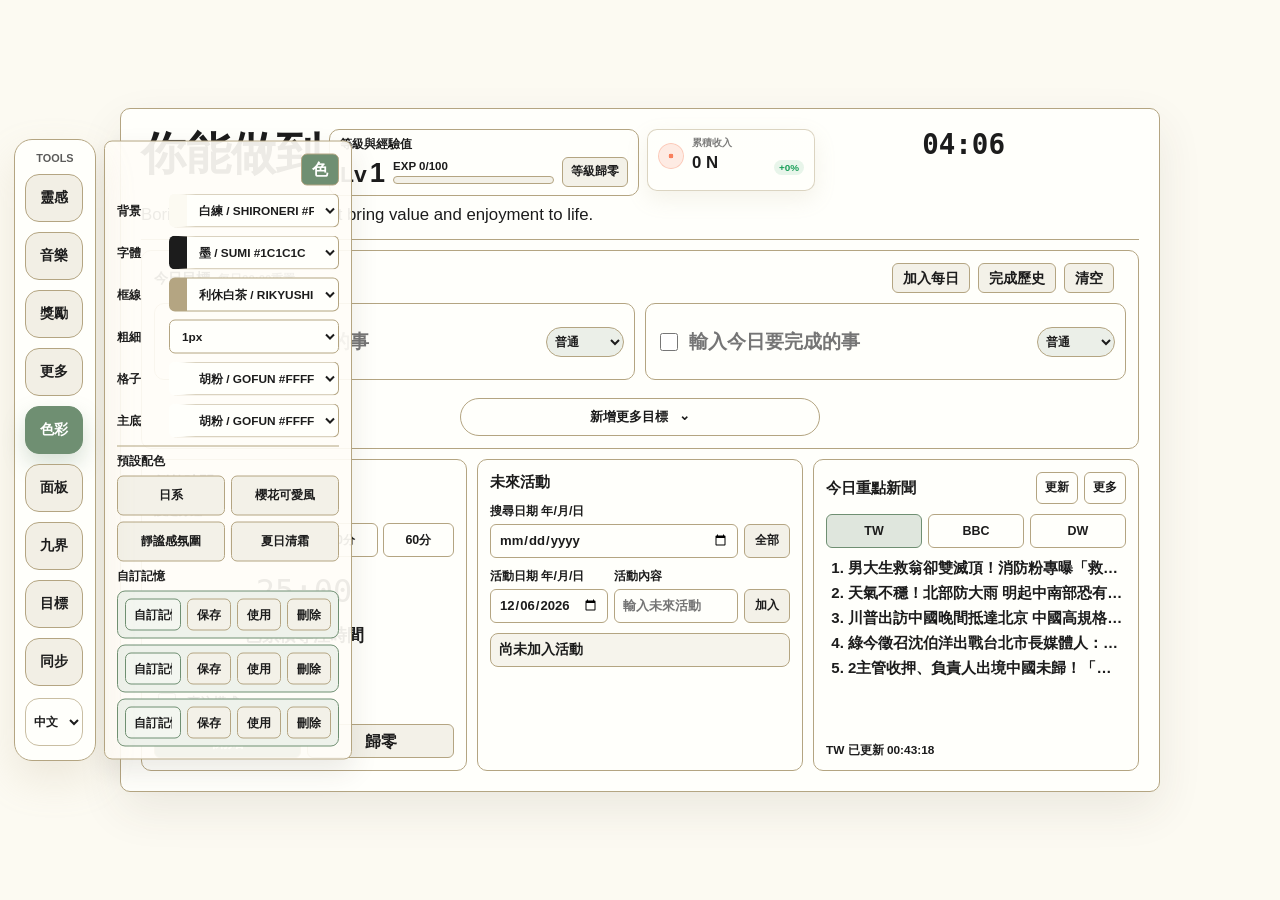
==== commit 527b6132: "Add files via upload" ====
--- a/index.html
+++ b/index.html
@@ -7,9 +7,9 @@
     <meta name="theme-color" content="#ffffff" />
     <meta name="apple-mobile-web-app-capable" content="yes" />
     <meta name="apple-mobile-web-app-title" content="&#20320;&#33021;&#20570;&#21040;" />
-    <link rel="manifest" href="manifest.webmanifest?v=20260518-14" />
-    <link rel="apple-touch-icon" href="app-icon.svg?v=20260518-14" />
-    <link rel="stylesheet" href="styles.css?v=20260518-14" />
+    <link rel="manifest" href="manifest.webmanifest?v=20260518-15" />
+    <link rel="apple-touch-icon" href="app-icon.svg?v=20260518-15" />
+    <link rel="stylesheet" href="styles.css?v=20260518-15" />
   </head>
   <body>
     <aside class="tool-sidebar" data-open="false" aria-label="quick tools">
@@ -158,8 +158,8 @@
               <small>&#27599;&#26085;00:00&#37325;&#32622;</small>
             </div>
             <div class="goal-actions">
-              <button id="dailyTodoApplyBtn" type="button">&#22635;&#20837;&#24517;&#20570;</button>
-              <button id="completedGoalsBtn" type="button">&#24050;&#23436;&#25104;</button>
+              <button id="dailyTodoApplyBtn" type="button">&#21152;&#20837;&#27599;&#26085;</button>
+              <button id="completedGoalsBtn" type="button">&#23436;&#25104;&#27511;&#21490;</button>
               <button id="goalResetBtn" type="button">&#28165;&#31354;</button>
             </div>
           </div>
@@ -408,11 +408,11 @@
     </div>
 
     <script src="nippon-colors.js?v=20260516-21"></script>
-    <script src="app.js?v=20260518-14"></script>
+    <script src="app.js?v=20260518-15"></script>
     <script>
       if ("serviceWorker" in navigator) {
         window.addEventListener("load", () => {
-          navigator.serviceWorker.register("./service-worker.js?v=20260518-14").catch(() => {});
+          navigator.serviceWorker.register("./service-worker.js?v=20260518-15").catch(() => {});
         });
       }
     </script>
@@ -428,3 +428,4 @@
 
 
 
+
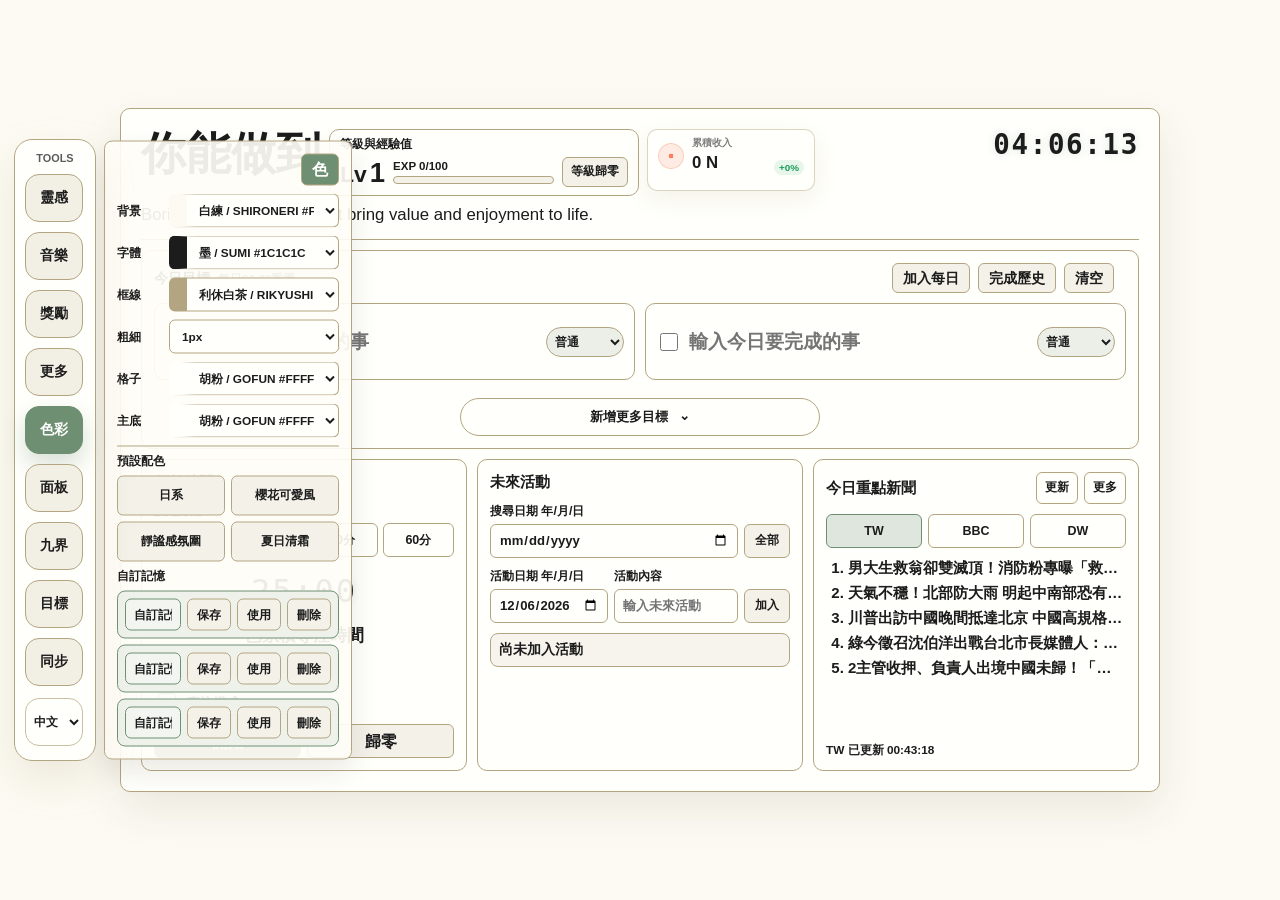
==== commit 52d1db93: "Add files via upload" ====
--- a/index.html
+++ b/index.html
@@ -7,9 +7,9 @@
     <meta name="theme-color" content="#ffffff" />
     <meta name="apple-mobile-web-app-capable" content="yes" />
     <meta name="apple-mobile-web-app-title" content="&#20320;&#33021;&#20570;&#21040;" />
-    <link rel="manifest" href="manifest.webmanifest?v=20260518-15" />
-    <link rel="apple-touch-icon" href="app-icon.svg?v=20260518-15" />
-    <link rel="stylesheet" href="styles.css?v=20260518-15" />
+    <link rel="manifest" href="manifest.webmanifest?v=20260519-02" />
+    <link rel="apple-touch-icon" href="app-icon.svg?v=20260519-02" />
+    <link rel="stylesheet" href="styles.css?v=20260519-02" />
   </head>
   <body>
     <aside class="tool-sidebar" data-open="false" aria-label="quick tools">
@@ -408,11 +408,11 @@
     </div>
 
     <script src="nippon-colors.js?v=20260516-21"></script>
-    <script src="app.js?v=20260518-15"></script>
+    <script src="app.js?v=20260519-02"></script>
     <script>
       if ("serviceWorker" in navigator) {
         window.addEventListener("load", () => {
-          navigator.serviceWorker.register("./service-worker.js?v=20260518-15").catch(() => {});
+          navigator.serviceWorker.register("./service-worker.js?v=20260519-02").catch(() => {});
         });
       }
     </script>
@@ -429,3 +429,5 @@
 
 
 
+
+
--- a/styles.css
+++ b/styles.css
@@ -300,7 +300,7 @@
 
 .device-header {
   display: grid;
-  grid-template-columns: minmax(0, 1fr) minmax(150px, auto) minmax(124px, auto);
+  grid-template-columns: minmax(0, 1fr) minmax(150px, auto);
   gap: var(--ui-gap);
   align-items: stretch;
   min-height: 0;
@@ -468,6 +468,7 @@
   display: grid;
   gap: 4px;
   justify-items: end;
+  justify-self: end;
   min-width: 150px;
   min-height: 0;
   padding: 2px 0;
@@ -483,10 +484,13 @@
 }
 
 .current-time b {
-  font-family: "Consolas", "SFMono-Regular", "Microsoft JhengHei", monospace;
+  font-family: "Digital-7", "DSEG7 Classic", "DS-Digital", "Share Tech Mono", "Consolas", "SFMono-Regular", monospace;
   font-size: clamp(1.25rem, 2.8vw, 1.72rem);
   font-variant-numeric: tabular-nums;
+  letter-spacing: 0.06em;
   line-height: 1;
+  text-align: right;
+  text-shadow: 0 0 8px color-mix(in srgb, var(--accent) 22%, transparent);
 }
 
 .language-control {
@@ -532,7 +536,7 @@
 }
 
 html[lang="de"] .device-header {
-  grid-template-columns: minmax(0, 1fr) minmax(150px, auto) minmax(124px, auto);
+  grid-template-columns: minmax(0, 1fr) minmax(150px, auto);
   gap: 10px;
 }
 
@@ -856,14 +860,15 @@
 }
 
 .time-card strong {
-  font-family: "Consolas", "SFMono-Regular", "Microsoft JhengHei", monospace;
+  font-family: "Digital-7", "DSEG7 Classic", "DS-Digital", "Share Tech Mono", "Consolas", "SFMono-Regular", monospace;
   width: 100%;
   justify-content: center;
   gap: 6px;
   padding: 8px 10px;
   border-radius: 8px;
   font-size: clamp(1.52rem, 2.5vw, 2.25rem);
-  letter-spacing: 0;
+  letter-spacing: 0.06em;
+  text-shadow: 0 0 8px color-mix(in srgb, var(--accent) 22%, transparent);
 }
 
 .time-card {
@@ -2558,7 +2563,115 @@
   }
 }
 
-@media (max-width: 760px) {
+@media (min-width: 761px) and (max-width: 1180px) {
+  .device-shell {
+    padding-left: calc(96px + env(safe-area-inset-left));
+  }
+
+  .tool-sidebar {
+    left: calc(12px + env(safe-area-inset-left));
+    right: auto;
+    top: 50%;
+    bottom: auto;
+    transform: translateY(-50%);
+    z-index: 60;
+    display: grid;
+    align-items: center;
+    width: 76px;
+    padding: 10px 8px;
+    border-radius: 20px;
+    backdrop-filter: blur(14px);
+  }
+
+  .tool-sidebar strong {
+    display: none;
+  }
+
+  .tool-sidebar-items {
+    display: grid;
+    grid-template-columns: 1fr;
+    gap: 10px;
+  }
+
+  .tool-sidebar .tool-sidebar-items button,
+  .tool-sidebar .tool-sidebar-items .tool-sidebar-toggle {
+    position: relative;
+    display: grid;
+    width: 58px;
+    height: 56px;
+    min-width: 58px;
+    min-height: 56px;
+    padding: 25px 4px 5px;
+    border-radius: 16px;
+    font-size: 0.72rem;
+    line-height: 1.05;
+  }
+
+  .tool-sidebar .tool-sidebar-items button::before,
+  .tool-sidebar .tool-sidebar-items .tool-sidebar-toggle::before {
+    content: none;
+  }
+
+  .tool-icon {
+    position: absolute;
+    top: 7px;
+    left: 50%;
+    display: block;
+    width: 22px;
+    height: 22px;
+    object-fit: contain;
+    transform: translateX(-50%);
+    pointer-events: none;
+  }
+
+  .tool-label {
+    display: block;
+    min-width: 0;
+  }
+
+  .tool-more-items {
+    display: none;
+    position: absolute;
+    left: calc(100% + 10px);
+    top: 0;
+    right: auto;
+    bottom: auto;
+    width: min(280px, calc(100vw - 118px));
+    grid-template-columns: repeat(2, minmax(0, 1fr));
+    gap: 8px;
+    padding: 10px;
+    border: var(--line-width) solid var(--line);
+    border-radius: 18px;
+    background: color-mix(in srgb, var(--paper) 94%, transparent);
+    box-shadow: 0 16px 34px rgba(20, 18, 14, 0.14);
+  }
+
+  .tool-sidebar[data-open="true"] .tool-more-items {
+    display: grid;
+  }
+
+  .tool-sidebar .tool-more-items button {
+    width: 100%;
+    height: 42px;
+    min-width: 0;
+    min-height: 42px;
+    border-radius: 13px;
+    font-size: 0.82rem;
+  }
+
+  .tool-sidebar .tool-language-control {
+    width: 100%;
+    min-width: 0;
+  }
+
+  .tool-sidebar .tool-language-control select {
+    width: 100%;
+    height: 42px;
+    min-width: 0;
+    border-radius: 13px;
+    font-size: 0.82rem;
+  }
+}@media (max-width: 760px) {
   body {
     overflow-y: auto;
   }
@@ -3143,7 +3256,115 @@
   display: grid;
 }
 
-@media (max-width: 760px) {
+@media (min-width: 761px) and (max-width: 1180px) {
+  .device-shell {
+    padding-left: calc(96px + env(safe-area-inset-left));
+  }
+
+  .tool-sidebar {
+    left: calc(12px + env(safe-area-inset-left));
+    right: auto;
+    top: 50%;
+    bottom: auto;
+    transform: translateY(-50%);
+    z-index: 60;
+    display: grid;
+    align-items: center;
+    width: 76px;
+    padding: 10px 8px;
+    border-radius: 20px;
+    backdrop-filter: blur(14px);
+  }
+
+  .tool-sidebar strong {
+    display: none;
+  }
+
+  .tool-sidebar-items {
+    display: grid;
+    grid-template-columns: 1fr;
+    gap: 10px;
+  }
+
+  .tool-sidebar .tool-sidebar-items button,
+  .tool-sidebar .tool-sidebar-items .tool-sidebar-toggle {
+    position: relative;
+    display: grid;
+    width: 58px;
+    height: 56px;
+    min-width: 58px;
+    min-height: 56px;
+    padding: 25px 4px 5px;
+    border-radius: 16px;
+    font-size: 0.72rem;
+    line-height: 1.05;
+  }
+
+  .tool-sidebar .tool-sidebar-items button::before,
+  .tool-sidebar .tool-sidebar-items .tool-sidebar-toggle::before {
+    content: none;
+  }
+
+  .tool-icon {
+    position: absolute;
+    top: 7px;
+    left: 50%;
+    display: block;
+    width: 22px;
+    height: 22px;
+    object-fit: contain;
+    transform: translateX(-50%);
+    pointer-events: none;
+  }
+
+  .tool-label {
+    display: block;
+    min-width: 0;
+  }
+
+  .tool-more-items {
+    display: none;
+    position: absolute;
+    left: calc(100% + 10px);
+    top: 0;
+    right: auto;
+    bottom: auto;
+    width: min(280px, calc(100vw - 118px));
+    grid-template-columns: repeat(2, minmax(0, 1fr));
+    gap: 8px;
+    padding: 10px;
+    border: var(--line-width) solid var(--line);
+    border-radius: 18px;
+    background: color-mix(in srgb, var(--paper) 94%, transparent);
+    box-shadow: 0 16px 34px rgba(20, 18, 14, 0.14);
+  }
+
+  .tool-sidebar[data-open="true"] .tool-more-items {
+    display: grid;
+  }
+
+  .tool-sidebar .tool-more-items button {
+    width: 100%;
+    height: 42px;
+    min-width: 0;
+    min-height: 42px;
+    border-radius: 13px;
+    font-size: 0.82rem;
+  }
+
+  .tool-sidebar .tool-language-control {
+    width: 100%;
+    min-width: 0;
+  }
+
+  .tool-sidebar .tool-language-control select {
+    width: 100%;
+    height: 42px;
+    min-width: 0;
+    border-radius: 13px;
+    font-size: 0.82rem;
+  }
+}@media (max-width: 760px) {
   .tool-sidebar {
     left: auto;
     right: 0;
@@ -3346,7 +3567,115 @@
   }
 }
 
-@media (max-width: 760px) {
+@media (min-width: 761px) and (max-width: 1180px) {
+  .device-shell {
+    padding-left: calc(96px + env(safe-area-inset-left));
+  }
+
+  .tool-sidebar {
+    left: calc(12px + env(safe-area-inset-left));
+    right: auto;
+    top: 50%;
+    bottom: auto;
+    transform: translateY(-50%);
+    z-index: 60;
+    display: grid;
+    align-items: center;
+    width: 76px;
+    padding: 10px 8px;
+    border-radius: 20px;
+    backdrop-filter: blur(14px);
+  }
+
+  .tool-sidebar strong {
+    display: none;
+  }
+
+  .tool-sidebar-items {
+    display: grid;
+    grid-template-columns: 1fr;
+    gap: 10px;
+  }
+
+  .tool-sidebar .tool-sidebar-items button,
+  .tool-sidebar .tool-sidebar-items .tool-sidebar-toggle {
+    position: relative;
+    display: grid;
+    width: 58px;
+    height: 56px;
+    min-width: 58px;
+    min-height: 56px;
+    padding: 25px 4px 5px;
+    border-radius: 16px;
+    font-size: 0.72rem;
+    line-height: 1.05;
+  }
+
+  .tool-sidebar .tool-sidebar-items button::before,
+  .tool-sidebar .tool-sidebar-items .tool-sidebar-toggle::before {
+    content: none;
+  }
+
+  .tool-icon {
+    position: absolute;
+    top: 7px;
+    left: 50%;
+    display: block;
+    width: 22px;
+    height: 22px;
+    object-fit: contain;
+    transform: translateX(-50%);
+    pointer-events: none;
+  }
+
+  .tool-label {
+    display: block;
+    min-width: 0;
+  }
+
+  .tool-more-items {
+    display: none;
+    position: absolute;
+    left: calc(100% + 10px);
+    top: 0;
+    right: auto;
+    bottom: auto;
+    width: min(280px, calc(100vw - 118px));
+    grid-template-columns: repeat(2, minmax(0, 1fr));
+    gap: 8px;
+    padding: 10px;
+    border: var(--line-width) solid var(--line);
+    border-radius: 18px;
+    background: color-mix(in srgb, var(--paper) 94%, transparent);
+    box-shadow: 0 16px 34px rgba(20, 18, 14, 0.14);
+  }
+
+  .tool-sidebar[data-open="true"] .tool-more-items {
+    display: grid;
+  }
+
+  .tool-sidebar .tool-more-items button {
+    width: 100%;
+    height: 42px;
+    min-width: 0;
+    min-height: 42px;
+    border-radius: 13px;
+    font-size: 0.82rem;
+  }
+
+  .tool-sidebar .tool-language-control {
+    width: 100%;
+    min-width: 0;
+  }
+
+  .tool-sidebar .tool-language-control select {
+    width: 100%;
+    height: 42px;
+    min-width: 0;
+    border-radius: 13px;
+    font-size: 0.82rem;
+  }
+}@media (max-width: 760px) {
   body {
     min-height: 100dvh;
     padding-bottom: calc(86px + env(safe-area-inset-bottom));
@@ -3553,3 +3882,5 @@
 }
 
 
+
+
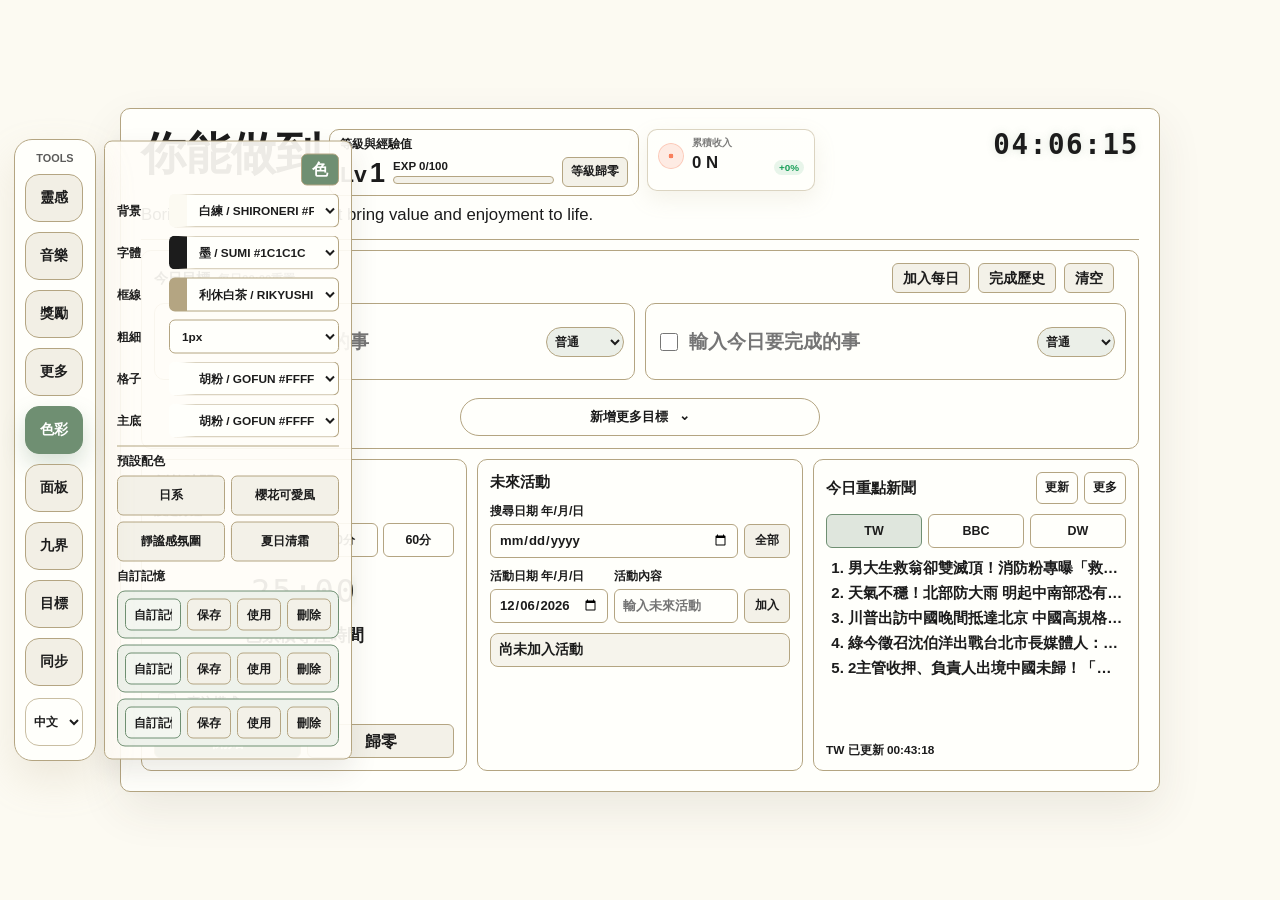
==== commit bf92212c: "Add files via upload" ====
--- a/index.html
+++ b/index.html
@@ -7,9 +7,9 @@
     <meta name="theme-color" content="#ffffff" />
     <meta name="apple-mobile-web-app-capable" content="yes" />
     <meta name="apple-mobile-web-app-title" content="&#20320;&#33021;&#20570;&#21040;" />
-    <link rel="manifest" href="manifest.webmanifest?v=20260519-02" />
-    <link rel="apple-touch-icon" href="app-icon.svg?v=20260519-02" />
-    <link rel="stylesheet" href="styles.css?v=20260519-02" />
+    <link rel="manifest" href="manifest.webmanifest?v=20260519-03" />
+    <link rel="apple-touch-icon" href="app-icon.svg?v=20260519-03" />
+    <link rel="stylesheet" href="styles.css?v=20260519-03" />
   </head>
   <body>
     <aside class="tool-sidebar" data-open="false" aria-label="quick tools">
@@ -408,11 +408,11 @@
     </div>
 
     <script src="nippon-colors.js?v=20260516-21"></script>
-    <script src="app.js?v=20260519-02"></script>
+    <script src="app.js?v=20260519-03"></script>
     <script>
       if ("serviceWorker" in navigator) {
         window.addEventListener("load", () => {
-          navigator.serviceWorker.register("./service-worker.js?v=20260519-02").catch(() => {});
+          navigator.serviceWorker.register("./service-worker.js?v=20260519-03").catch(() => {});
         });
       }
     </script>
@@ -431,3 +431,4 @@
 
 
 
+
--- a/styles.css
+++ b/styles.css
@@ -1,3886 +1,3673 @@
-﻿:root {
-  color-scheme: light;
-  --jp-font: "Yu Gothic", "Yu Mincho", "Hiragino Kaku Gothic ProN", "Hiragino Mincho ProN", "Noto Sans JP", "Noto Serif JP", "Meiryo", "Microsoft JhengHei", sans-serif;
-  --bg: #f5f1ea;
-  --paper: #fffdf8;
-  --paper-soft: #f2ede4;
-  --ink: #2f2a24;
-  --muted: #7a7167;
-  --line: #d8d0c4;
-  --line-width: 1px;
-  --accent: #6f8f72;
-  --panel-bg: rgba(255, 253, 248, 0.94);
-  --accent-ink: #ffffff;
-  --shadow: 0 18px 46px rgba(62, 53, 42, 0.09);
-  --ui-gap: 10px;
-  --card-radius: 10px;
-  --card-pad: 12px;
-}
-
-* {
-  box-sizing: border-box;
-}
-
-body {
-  margin: 0;
-  min-height: 100vh;
-  font-family: var(--jp-font);
-  background: var(--bg);
-  color: var(--ink);
-  overflow-x: hidden;
-}
-
-@media (min-width: 981px) {
-  body {
-    overflow: hidden;
-  }
-}
-
-button {
-  font: inherit;
-  overflow-wrap: anywhere;
-  white-space: normal;
-  line-height: 1.15;
-}
-
-.right-dock {
-  position: fixed;
-  right: 18px;
-  top: 50%;
-  z-index: 3;
-  display: grid;
-  justify-items: end;
-  gap: 10px;
-  width: 310px;
-  transform: translateY(-50%);
-  transition: transform 180ms ease;
-}
-
-.right-dock-toggle {
-  display: none !important;
-  justify-self: start;
-  place-items: center;
-  width: 44px;
-  min-height: 44px;
-  padding: 0;
-  border-radius: 999px 0 0 999px;
-  background: var(--accent);
-  color: var(--accent-ink);
-  font-size: 1rem;
-  font-weight: 900;
-  box-shadow: 0 10px 22px rgba(62, 53, 42, 0.16);
-}
-
-.right-dock[data-collapsed="true"] {
-  transform: translateY(-50%) translateX(calc(100% - 44px));
-}
-
-.right-dock[data-collapsed="true"] .color-swatch-grid,
-.right-dock[data-collapsed="true"] .inventory-panel {
-  pointer-events: none;
-  opacity: 0;
-}
-
-.right-dock[data-collapsed="false"] .color-swatch-grid,
-.right-dock[data-collapsed="false"] .inventory-panel {
-  opacity: 1;
-}
-
-.color-swatch-grid {
-  display: grid;
-  grid-template-columns: repeat(3, 66px);
-  gap: 14px;
-  padding: 14px;
-  border: var(--line-width) solid color-mix(in srgb, var(--line) 70%, transparent);
-  border-radius: 8px;
-  background: color-mix(in srgb, var(--panel-bg) 88%, transparent);
-  box-shadow: 0 10px 26px rgba(62, 53, 42, 0.09);
-  pointer-events: auto;
-  transition: opacity 160ms ease;
-}
-
-.color-swatch-grid span {
-  position: relative;
-  display: grid;
-  place-items: center;
-  width: 66px;
-  height: 66px;
-  border: 6px solid var(--swatch-sub);
-  border-radius: 10px;
-  background: var(--swatch-main);
-  color: color-mix(in srgb, var(--swatch-sub) 72%, #1c1c1c);
-  font-size: 2rem;
-  font-weight: 900;
-  line-height: 1;
-  box-shadow: inset 0 0 0 1px color-mix(in srgb, var(--swatch-main) 65%, #000000);
-  text-shadow: 0 1px 2px rgba(0, 0, 0, 0.16);
-  transition: filter 180ms ease, opacity 180ms ease, transform 180ms ease, box-shadow 180ms ease;
-}
-
-.color-swatch-grid span::after {
-  content: attr(data-tooltip);
-  position: absolute;
-  right: calc(100% + 12px);
-  top: 50%;
-  z-index: 10;
-  width: max-content;
-  max-width: 340px;
-  padding: 9px 11px;
-  border: var(--line-width) solid var(--line);
-  border-radius: 8px;
-  background: color-mix(in srgb, var(--paper) 94%, #1c1c1c);
-  color: var(--ink);
-  box-shadow: 0 12px 28px rgba(32, 26, 20, 0.16);
-  font-size: 0.78rem;
-  font-weight: 800;
-  line-height: 1.5;
-  text-align: left;
-  white-space: pre-line;
-  opacity: 0;
-  pointer-events: none;
-  text-shadow: none;
-  transform: translate(6px, -50%);
-  transition: opacity 150ms ease, transform 150ms ease;
-}
-
-.color-swatch-grid span:hover::after,
-.color-swatch-grid span:focus-visible::after {
-  opacity: 1;
-  transform: translate(0, -50%);
-}
-
-.color-swatch-grid span.world-locked {
-  opacity: 0.42;
-  filter: grayscale(0.45);
-}
-
-.color-swatch-grid span.world-earned:not(.world-unlocked) {
-  opacity: 0.78;
-  box-shadow:
-    inset 0 0 0 1px color-mix(in srgb, var(--swatch-main) 65%, #000000),
-    0 0 0 2px rgba(255, 255, 255, 0.34),
-    0 0 12px color-mix(in srgb, var(--swatch-sub) 78%, transparent);
-}
-
-.color-swatch-grid span.world-unlocked {
-  opacity: 1;
-  filter: none;
-  transform: scale(1.06);
-  box-shadow:
-    inset 0 0 0 1px color-mix(in srgb, var(--swatch-main) 65%, #000000),
-    0 0 0 2px color-mix(in srgb, var(--swatch-sub) 82%, #ffffff),
-    0 0 14px color-mix(in srgb, var(--swatch-main) 82%, transparent);
-}
-
-.inventory-panel {
-  width: 282px;
-  padding: 14px;
-  border: 2px solid color-mix(in srgb, var(--line) 78%, #1f1a14);
-  border-radius: 8px;
-  background:
-    linear-gradient(135deg, rgba(255, 255, 255, 0.18), transparent 34%),
-    color-mix(in srgb, var(--paper) 74%, #1e1a16);
-  box-shadow:
-    inset 0 0 0 2px color-mix(in srgb, var(--paper) 65%, transparent),
-    0 12px 30px rgba(32, 26, 20, 0.18);
-  transition: width 180ms ease, padding 180ms ease;
-}
-
-.inventory-toggle {
-  display: grid;
-  grid-template-columns: minmax(0, 1fr) auto;
-  align-items: center;
-  width: 100%;
-  min-height: 45px;
-  margin-bottom: 11px;
-  padding: 0 14px;
-  border-color: color-mix(in srgb, var(--line) 78%, #1f1a14);
-  background: color-mix(in srgb, var(--paper) 52%, #2b241d);
-  color: var(--ink);
-  font-size: 1.08rem;
-  font-weight: 900;
-}
-
-.inventory-toggle span:last-child {
-  display: inline-block;
-  transition: transform 160ms ease;
-}
-
-.inventory-panel[data-collapsed="true"] {
-  width: 126px;
-  padding: 9px;
-}
-
-.inventory-panel[data-collapsed="true"] .inventory-toggle {
-  margin-bottom: 0;
-}
-
-.inventory-panel[data-collapsed="true"] .inventory-toggle span:last-child {
-  transform: rotate(-90deg);
-}
-
-.inventory-panel[data-collapsed="true"] .inventory-grid {
-  display: none;
-}
-
-.inventory-grid {
-  display: grid;
-  grid-template-columns: repeat(4, 1fr);
-  gap: 6px;
-  margin: 0;
-  padding: 0;
-  list-style: none;
-}
-
-.inventory-grid li {
-  position: relative;
-  display: grid;
-  place-items: center;
-  aspect-ratio: 1;
-  min-width: 0;
-  border: 1px solid color-mix(in srgb, var(--line) 78%, #2a241d);
-  border-radius: 3px;
-  background:
-    radial-gradient(circle at 30% 24%, rgba(255, 255, 255, 0.12), transparent 30%),
-    color-mix(in srgb, var(--paper) 34%, #15120f);
-  box-shadow:
-    inset 0 0 0 1px rgba(255, 255, 255, 0.08),
-    inset 0 -8px 12px rgba(0, 0, 0, 0.1);
-}
-
-.world-key {
-  display: grid;
-  place-items: center;
-  width: 82%;
-  height: 82%;
-  min-height: 0;
-  padding: 0;
-  border: 1px solid color-mix(in srgb, #f6e7a1 72%, #7d5d2a);
-  border-radius: 5px;
-  background:
-    radial-gradient(circle at 30% 20%, rgba(255, 255, 255, 0.42), transparent 30%),
-    linear-gradient(145deg, #f6e7a1, #b88a2b);
-  color: #352714;
-  font-size: clamp(0.82rem, 1.2vw, 1.05rem);
-  font-weight: 900;
-  line-height: 1;
-  box-shadow: 0 2px 6px rgba(30, 24, 16, 0.24);
-}
-
-.world-key span {
-  font-size: 1.08em;
-  line-height: 1;
-}
-
-.world-key b {
-  font-size: 0.62em;
-  line-height: 1;
-}
-
-.device-shell {
-  display: grid;
-  place-items: center;
-  min-height: 100vh;
-  min-height: 100dvh;
-  padding: 12px 18px;
-}
-
-.device-panel {
-  width: min(1040px, 100%);
-  min-height: auto;
-  max-height: calc(100dvh - 24px);
-  display: grid;
-  gap: var(--ui-gap);
-  padding: clamp(14px, 2vw, 20px);
-  border: var(--line-width) solid var(--line);
-  border-radius: var(--card-radius);
-  background: var(--panel-bg);
-  box-shadow: var(--shadow);
-}
-
-.device-header {
-  display: grid;
-  grid-template-columns: minmax(0, 1fr) minmax(150px, auto);
-  gap: var(--ui-gap);
-  align-items: stretch;
-  min-height: 0;
-  padding-bottom: var(--ui-gap);
-  border-bottom: var(--line-width) solid var(--line);
-}
-
-.device-header p {
-  margin: 0 0 3px;
-  color: var(--ink);
-  font-size: 0.82rem;
-  font-weight: 600;
-  letter-spacing: 0;
-}
-
-.device-header h1 {
-  margin: 0;
-  font-family: var(--jp-font);
-  font-size: clamp(1.72rem, 3.6vw, 2.8rem);
-  font-weight: 800;
-  line-height: 1.1;
-  white-space: nowrap;
-}
-
-.title-row {
-  display: flex;
-  flex-wrap: wrap;
-  align-items: stretch;
-  gap: 8px;
-  min-width: 0;
-}
-
-.level-mini {
-  display: grid;
-  grid-template-columns: auto minmax(86px, 1fr) auto;
-  align-items: center;
-  gap: 6px 8px;
-  width: min(310px, 100%);
-  min-height: 62px;
-  padding: 8px 10px;
-  border: var(--line-width) solid var(--line);
-  border-radius: var(--card-radius);
-  background: var(--paper);
-  color: var(--ink);
-}
-
-.level-mini-label {
-  grid-column: 1 / -1;
-  font-size: 0.72rem;
-  font-weight: 900;
-  line-height: 1.2;
-}
-
-.level-mini-main {
-  display: flex;
-  align-items: baseline;
-  gap: 3px;
-  font-size: clamp(1.28rem, 2.3vw, 1.72rem);
-  font-weight: 900;
-  line-height: 1;
-}
-
-.level-mini .xp-panel {
-  gap: 4px;
-  font-size: 0.72rem;
-}
-
-.level-mini .xp-bar {
-  height: 8px;
-}
-
-.level-mini #levelResetBtn {
-  min-height: 30px;
-  padding: 3px 8px;
-  font-size: 0.72rem;
-}
-
-.reward-mini {
-  display: grid;
-  grid-template-columns: 26px minmax(0, 1fr) auto;
-  grid-template-rows: 14px 22px;
-  align-items: center;
-  gap: 2px 8px;
-  width: 168px;
-  min-width: 168px;
-  height: 62px;
-  padding: 7px 10px;
-  border: var(--line-width) solid color-mix(in srgb, var(--line) 48%, transparent);
-  border-radius: var(--card-radius);
-  background:
-    linear-gradient(180deg, color-mix(in srgb, var(--paper) 94%, #ffffff), var(--paper));
-  color: var(--ink);
-  box-shadow: 0 8px 22px color-mix(in srgb, var(--line) 14%, transparent);
-}
-
-.reward-mini::before {
-  content: "";
-  grid-column: 1;
-  grid-row: 1 / 3;
-  display: grid;
-  place-items: center;
-  width: 26px;
-  height: 26px;
-  border-radius: 50%;
-  background:
-    radial-gradient(circle at 50% 50%, color-mix(in srgb, #f75c2f 78%, #ffffff) 0 13%, transparent 14%),
-    color-mix(in srgb, #f75c2f 12%, var(--paper));
-  box-shadow: inset 0 0 0 1px color-mix(in srgb, #f75c2f 24%, transparent);
-}
-
-.reward-mini span {
-  grid-column: 2;
-  grid-row: 1;
-  color: var(--ink);
-  font-size: 0.6rem;
-  font-weight: 800;
-  letter-spacing: 0;
-  opacity: 0.58;
-}
-
-.reward-mini strong {
-  grid-column: 2;
-  grid-row: 2;
-  font-size: 1.05rem;
-  font-weight: 900;
-  line-height: 1;
-}
-
-.reward-mini small {
-  grid-column: 3;
-  grid-row: 2;
-  align-self: end;
-  padding: 2px 5px;
-  border-radius: 999px;
-  background: color-mix(in srgb, #1b9f59 10%, transparent);
-  color: #1b9f59;
-  font-size: 0.62rem;
-  font-weight: 900;
-  white-space: nowrap;
-}
-
-.reward-mini em {
-  display: none;
-}
-
-.device-header h1 span {
-  display: inline-block;
-  margin-left: 10px;
-  color: var(--ink);
-  font-size: 0.52em;
-  font-weight: 800;
-  vertical-align: middle;
-}
-
-.device-header .tagline {
-  max-width: 620px;
-  margin: 6px 0 0;
-  color: var(--ink);
-  font-size: clamp(0.9rem, 2vw, 1.05rem);
-  font-weight: 500;
-  line-height: 1.6;
-}
-
-.current-time {
-  display: grid;
-  gap: 4px;
-  justify-items: end;
-  justify-self: end;
-  min-width: 150px;
-  min-height: 0;
-  padding: 2px 0;
-  border: 0;
-  border-radius: 0;
-  background: transparent;
-  color: var(--ink);
-  text-align: right;
-}
-
-.current-time span {
-  display: none;
-}
-
-.current-time b {
-  font-family: "Digital-7", "DSEG7 Classic", "DS-Digital", "Share Tech Mono", "Consolas", "SFMono-Regular", monospace;
-  font-size: clamp(1.25rem, 2.8vw, 1.72rem);
-  font-variant-numeric: tabular-nums;
-  letter-spacing: 0.06em;
-  line-height: 1;
-  text-align: right;
-  text-shadow: 0 0 8px color-mix(in srgb, var(--accent) 22%, transparent);
-}
-
-.language-control {
-  display: grid;
-  gap: 4px;
-  min-width: 124px;
-  min-height: 0;
-  padding: 2px 0;
-  border: 0;
-  border-radius: 0;
-  background: transparent;
-  color: var(--ink);
-  font-size: 0.78rem;
-  font-weight: 800;
-}
-
-.language-control span {
-  display: none;
-}
-
-.language-control select {
-  height: 34px;
-  padding: 0 6px;
-  border: var(--line-width) solid color-mix(in srgb, var(--line) 72%, transparent);
-  border-radius: 6px;
-  background: transparent;
-  color: var(--ink);
-  font: inherit;
-}
-
-.sync-toggle-btn {
-  align-self: stretch;
-  min-height: 62px;
-  padding: 0 13px;
-  border: var(--line-width) solid var(--line);
-  border-radius: var(--card-radius);
-  background: var(--fill);
-  color: var(--ink);
-  font-size: 0.78rem;
-  font-weight: 900;
-  white-space: nowrap;
-  box-shadow: 0 2px 0 color-mix(in srgb, var(--line) 42%, transparent);
-}
-
-html[lang="de"] .device-header {
-  grid-template-columns: minmax(0, 1fr) minmax(150px, auto);
-  gap: 10px;
-}
-
-html[lang="de"] .level-mini {
-  width: min(330px, 100%);
-  grid-template-columns: auto minmax(86px, 1fr) auto;
-}
-
-html[lang="de"] .level-mini #levelResetBtn,
-html[lang="de"] .goal-head button,
-html[lang="de"] .sync-toggle-btn,
-html[lang="de"] .inspiration-toggle,
-html[lang="de"] .future-tools button,
-html[lang="de"] .future-add button,
-html[lang="de"] .extra-goals-toggle {
-  font-size: 0.72rem;
-  line-height: 1.15;
-}
-
-html[lang="de"] .goal-head {
-  align-items: flex-start;
-}
-
-html[lang="de"] .goal-title {
-  flex-wrap: wrap;
-  row-gap: 2px;
-}
-
-html[lang="de"] .goal-title small {
-  white-space: normal;
-}
-
-html[lang="de"] .goal-actions {
-  flex-wrap: wrap;
-  justify-content: flex-end;
-}
-
-html[lang="de"] .future-add {
-  grid-template-columns: minmax(106px, 0.76fr) minmax(0, 1fr) minmax(64px, auto);
-}
-
-html[lang="de"] .inspiration-panel,
-html[lang="de"] .sync-panel {
-  width: min(360px, calc(100vw - 28px));
-}
-
-.goal-panel {
-  display: grid;
-  gap: var(--ui-gap);
-  margin-top: 0;
-  min-height: 0;
-  padding: var(--card-pad);
-  border: var(--line-width) solid var(--line);
-  border-radius: var(--card-radius);
-  background: var(--paper);
-}
-
-.goal-head {
-  display: grid;
-  grid-template-columns: auto minmax(170px, 1fr) auto;
-  align-items: center;
-  gap: 12px;
-  color: var(--ink);
-  font-size: 0.9rem;
-  font-weight: 700;
-}
-
-.goal-title {
-  display: flex;
-  align-items: baseline;
-  gap: 8px;
-  min-width: 0;
-}
-
-.goal-title small {
-  color: var(--ink);
-  font-size: 0.72rem;
-  font-weight: 700;
-  opacity: 0.72;
-  white-space: nowrap;
-}
-
-.current-goal-picker {
-  display: grid;
-  grid-template-columns: auto minmax(140px, 220px);
-  align-items: center;
-  gap: 6px;
-  margin-left: 0;
-  color: var(--ink);
-  font-size: 0.78rem;
-  font-weight: 800;
-}
-
-.current-goal-picker select {
-  min-width: 0;
-  height: 30px;
-  padding: 0 28px 0 10px;
-  border: var(--line-width) solid var(--line);
-  border-radius: 8px;
-  background: var(--paper);
-  color: var(--ink);
-  font: inherit;
-  font-size: 0.92rem;
-  font-weight: 900;
-}
-
-.goal-actions {
-  display: flex;
-  align-items: center;
-  justify-content: flex-end;
-  flex-wrap: wrap;
-  gap: 8px;
-}
-
-.goal-head button {
-  min-height: 30px;
-  padding: 0 10px;
-  white-space: nowrap;
-}
-
-.todo-grid {
-  display: grid;
-  grid-template-columns: repeat(2, minmax(0, 1fr));
-  gap: var(--ui-gap);
-}
-
-.extra-goals {
-  display: grid;
-  gap: 0;
-  padding-top: 0;
-}
-
-.extra-goals-content {
-  display: grid;
-  grid-template-rows: 0fr;
-  opacity: 0;
-  transform: translateY(-4px);
-  transition:
-    grid-template-rows 220ms ease,
-    opacity 180ms ease,
-    transform 220ms ease;
-}
-
-.extra-goals-content > .todo-grid {
-  min-height: 0;
-  overflow: hidden;
-}
-
-.extra-goals[data-expanded="true"] .extra-goals-content {
-  grid-template-rows: 1fr;
-  opacity: 1;
-  transform: translateY(0);
-}
-
-.extra-goals-toggle {
-  justify-self: center;
-  min-height: 38px;
-  width: min(360px, 100%);
-  margin-top: 8px;
-  padding: 0 18px;
-  border: var(--line-width) solid var(--line);
-  border-radius: 999px;
-  background: color-mix(in srgb, var(--paper) 92%, transparent);
-  color: var(--ink);
-  font-size: 0.82rem;
-  font-weight: 800;
-  box-shadow: inset 0 0 0 1px color-mix(in srgb, var(--paper) 72%, transparent);
-}
-
-.extra-goals-toggle .extra-goals-icon {
-  display: inline-block;
-  margin-left: 8px;
-  transform: translateY(-1px);
-  transition: transform 180ms ease;
-}
-
-.extra-goals[data-expanded="true"] .extra-goals-toggle {
-  border-color: var(--accent);
-  background: color-mix(in srgb, var(--accent) 16%, var(--paper));
-}
-
-.extra-goals[data-expanded="true"] .extra-goals-icon {
-  transform: rotate(180deg) translateY(1px);
-}
-
-.todo-item {
-  display: grid;
-  grid-template-columns: auto minmax(0, 1fr) 78px;
-  grid-template-rows: repeat(2, 28px);
-  align-items: center;
-  gap: 3px 8px;
-  min-width: 0;
-  min-height: 72px;
-  padding: 8px 10px;
-  border: var(--line-width) solid var(--line);
-  border-radius: var(--card-radius);
-  background: color-mix(in srgb, var(--paper) 90%, var(--panel-bg));
-  transition: background 160ms ease, border-color 160ms ease, box-shadow 160ms ease;
-}
-
-.todo-item.challenge {
-  border-color: color-mix(in srgb, #e03a72 68%, var(--line));
-  background: linear-gradient(135deg, color-mix(in srgb, #e03a72 16%, var(--paper)), var(--paper) 72%);
-  box-shadow: inset 4px 0 0 color-mix(in srgb, #e03a72 78%, var(--line));
-}
-
-.todo-check {
-  grid-column: 1;
-  grid-row: 1 / 3;
-  width: 18px;
-  height: 18px;
-  flex: 0 0 auto;
-  accent-color: var(--accent);
-}
-
-.todo-text {
-  grid-column: 2;
-  grid-row: 1 / 3;
-  min-width: 0;
-  width: 100%;
-  height: 34px;
-  padding: 0;
-  border: 0;
-  background: transparent;
-  color: var(--ink);
-  font: inherit;
-  font-size: clamp(1rem, 1.8vw, 1.2rem);
-  font-weight: 700;
-}
-
-.todo-text:focus {
-  outline: none;
-}
-
-.todo-type {
-  grid-column: 3;
-  grid-row: 1 / 3;
-  min-width: 0;
-  height: 30px;
-  padding: 0 4px;
-  border: var(--line-width) solid var(--line);
-  border-radius: 999px;
-  background: color-mix(in srgb, var(--paper) 86%, var(--accent));
-  color: var(--ink);
-  font: inherit;
-  font-size: 0.74rem;
-  font-weight: 900;
-}
-
-.todo-item.challenge .todo-type {
-  grid-row: 1;
-  border-color: color-mix(in srgb, #e03a72 68%, var(--line));
-  background: color-mix(in srgb, #e03a72 18%, var(--paper));
-}
-
-.todo-deadline {
-  grid-column: 3;
-  grid-row: 2;
-  display: none;
-  min-width: 0;
-  width: 100%;
-  height: 28px;
-  padding: 0 3px;
-  border: var(--line-width) solid var(--line);
-  border-radius: 999px;
-  background: var(--paper);
-  color: var(--ink);
-  font: inherit;
-  font-size: 0.74rem;
-  font-weight: 900;
-}
-
-.todo-item.challenge .todo-deadline {
-  display: block;
-  border-color: color-mix(in srgb, #e03a72 55%, var(--line));
-}
-
-.todo-item:has(.todo-check:checked) .todo-text {
-  color: var(--ink);
-  text-decoration: line-through;
-}
-
-.counter-grid {
-  display: grid;
-  grid-template-columns: repeat(auto-fit, minmax(240px, 1fr));
-  gap: var(--ui-gap);
-  min-height: 0;
-  margin-top: 0;
-}
-
-.counter-card {
-  display: grid;
-  grid-template-rows: auto minmax(56px, 1fr) auto auto;
-  gap: var(--ui-gap);
-  min-height: 198px;
-  padding: var(--card-pad);
-  border: var(--line-width) solid var(--line);
-  border-radius: var(--card-radius);
-  background: var(--paper);
-}
-
-.counter-label {
-  color: var(--ink);
-  font-size: 0.95rem;
-  font-weight: 600;
-  line-height: 1.35;
-  overflow-wrap: anywhere;
-}
-
-.counter-card strong {
-  display: flex;
-  align-items: baseline;
-  align-self: center;
-  justify-self: start;
-  gap: 8px;
-  font-size: clamp(2rem, 4.5vw, 3.3rem);
-  font-weight: 500;
-  line-height: 1;
-  min-width: 0;
-  white-space: nowrap;
-}
-
-.time-card strong {
-  font-family: "Digital-7", "DSEG7 Classic", "DS-Digital", "Share Tech Mono", "Consolas", "SFMono-Regular", monospace;
-  width: 100%;
-  justify-content: center;
-  gap: 6px;
-  padding: 8px 10px;
-  border-radius: 8px;
-  font-size: clamp(1.52rem, 2.5vw, 2.25rem);
-  letter-spacing: 0.06em;
-  text-shadow: 0 0 8px color-mix(in srgb, var(--accent) 22%, transparent);
-}
-
-.time-card {
-  grid-template-rows: auto auto minmax(46px, 1fr) auto auto auto;
-}
-
-.time-card #studyTime {
-  display: block;
-  max-width: 100%;
-  font-variant-numeric: tabular-nums;
-  min-width: 0;
-  overflow: hidden;
-  text-align: center;
-}
-
-.focus-total {
-  display: grid;
-  gap: 2px;
-  margin: -2px 0 0;
-  color: var(--ink);
-  font-size: clamp(0.92rem, 2vw, 1.08rem);
-  font-weight: 800;
-  line-height: 1.4;
-  overflow-wrap: anywhere;
-  text-align: center;
-}
-
-.focus-total b {
-  display: block;
-  font-size: clamp(1.08rem, 2.2vw, 1.4rem);
-  font-variant-numeric: tabular-nums;
-}
-
-.countdown-setting {
-  display: grid;
-  gap: 4px;
-  color: var(--ink);
-  font-size: 0.78rem;
-  font-weight: 600;
-  line-height: 1.3;
-  overflow-wrap: anywhere;
-}
-
-.countdown-setting-controls {
-  display: grid;
-  gap: 6px;
-}
-
-.countdown-preset-row {
-  display: grid;
-  grid-template-columns: repeat(4, minmax(0, 1fr));
-  gap: 5px;
-  min-width: 0;
-}
-
-.countdown-preset-row button {
-  height: 32px;
-  min-width: 0;
-  padding: 0 6px;
-  border: var(--line-width) solid var(--line);
-  border-radius: 6px;
-  background: var(--paper);
-  color: var(--ink);
-  font: inherit;
-  font-weight: 800;
-}
-
-.countdown-preset-row button.active {
-  background: var(--accent);
-  color: var(--accent-ink);
-  border-color: var(--accent);
-}
-
-#countdownSetBtn {
-  min-height: 32px;
-  padding: 0 10px;
-}
-
-.focus-toggle {
-  display: flex;
-  align-items: center;
-  gap: 8px;
-  color: var(--ink);
-  font-size: 0.82rem;
-  font-weight: 700;
-  min-width: 0;
-  line-height: 1.3;
-}
-
-.focus-toggle input {
-  width: 18px;
-  height: 18px;
-  accent-color: var(--accent);
-}
-
-.focus-exit {
-  display: none;
-}
-
-.running-cat-image {
-  display: none;
-}
-
-body.focus-mode {
-  overflow: hidden;
-}
-
-body.focus-mode .device-shell {
-  min-height: 100vh;
-  padding: 0;
-}
-
-body.focus-mode .device-panel {
-  display: grid;
-  place-items: center;
-  width: 100%;
-  min-height: 100vh;
-  padding: 0;
-  border: 0;
-  background: transparent;
-  box-shadow: none;
-}
-
-body.focus-mode .device-header,
-body.focus-mode .goal-panel,
-body.focus-mode .reflection-panel,
-body.focus-mode .sync-panel,
-body.focus-mode .inspiration-dock,
-body.focus-mode .layout-control,
-body.focus-mode .music-dock,
-body.focus-mode .reward-dock,
-body.focus-mode .theme-control {
-  display: none;
-}
-
-body[data-show-level="false"] .level-mini,
-body[data-show-music="false"] .music-dock,
-body[data-show-goals="false"] .goal-panel,
-body[data-show-sync="false"] .sync-toggle-btn,
-body[data-show-sync="false"] #syncToggleBtn,
-body[data-show-sync="false"] .sync-panel,
-body[data-show-theme="false"] .theme-control,
-body[data-show-inspiration="false"] .inspiration-dock,
-body[data-show-worlds="false"] .right-dock > .color-swatch-grid,
-body[data-show-inventory="false"] .inventory-panel,
-body[data-show-timer="false"] .time-card,
-body[data-show-future="false"] .future-card,
-body[data-show-news="false"] .news-card {
-  display: none;
-}
-
-body[data-show-worlds="false"][data-show-inventory="false"] .right-dock {
-  display: none;
-}
-
-body:is(
-  [data-show-level="false"],
-  [data-show-goals="false"],
-  [data-show-timer="false"],
-  [data-show-future="false"],
-  [data-show-news="false"],
-  [data-show-sync="false"],
-  [data-show-theme="false"],
-  [data-show-inspiration="false"],
-  [data-show-worlds="false"],
-  [data-show-inventory="false"]
-) .device-panel {
-  width: min(940px, 100%);
-  padding: clamp(12px, 1.6vw, 18px);
-}
-
-body:is(
-  [data-show-level="false"],
-  [data-show-goals="false"],
-  [data-show-timer="false"],
-  [data-show-future="false"],
-  [data-show-news="false"]
-) .device-header {
-  padding-bottom: 10px;
-}
-
-body:is(
-  [data-show-timer="false"],
-  [data-show-future="false"],
-  [data-show-news="false"]
-) .counter-grid {
-  gap: 8px;
-}
-
-body:is(
-  [data-show-goals="false"],
-  [data-show-timer="false"],
-  [data-show-future="false"],
-  [data-show-news="false"]
-) .counter-card {
-  min-height: 166px;
-}
-
-body[data-show-goals="false"] .counter-grid {
-  margin-top: 10px;
-}
-
-body[data-show-timer="false"][data-show-future="false"][data-show-news="false"] .counter-grid {
-  display: none;
-}
-
-body[data-show-level="false"] .title-row {
-  gap: 6px;
-}
-
-body[data-show-goals="false"][data-show-timer="false"][data-show-future="false"][data-show-news="false"] .device-panel {
-  width: min(720px, 100%);
-}
-
-body.focus-mode .counter-grid {
-  display: grid;
-  place-items: center;
-  width: 100%;
-  margin: 0;
-  padding: 24px;
-}
-
-body.focus-mode .counter-card:not(.time-card) {
-  display: none;
-}
-
-body.focus-mode .time-card {
-  display: grid;
-  position: relative;
-  grid-template-rows: 1fr;
-  place-items: center;
-  align-content: center;
-  width: 100%;
-  min-height: 100vh;
-  padding: 0;
-  border: 0;
-  background: transparent;
-}
-
-body.focus-mode .time-card .counter-label,
-body.focus-mode .time-card .countdown-setting,
-body.focus-mode .time-card .counter-actions,
-body.focus-mode .time-card .focus-toggle,
-body.focus-mode .time-card .focus-total {
-  display: none;
-}
-
-body.focus-mode .time-card strong {
-  position: absolute;
-  top: 50%;
-  left: 50%;
-  z-index: 2;
-  transform: translate(-50%, -50%);
-  width: auto;
-  padding: clamp(18px, 3vw, 34px) clamp(24px, 5vw, 60px);
-  font-size: clamp(4.2rem, 14vw, 11rem);
-  font-weight: 800;
-  line-height: 1;
-}
-
-body.focus-mode .time-card #studyTime {
-  overflow: visible;
-}
-
-body.timer-running:not(.focus-mode) {
-  overflow-y: auto;
-}
-
-body.timer-running:not(.focus-mode) .device-shell {
-  place-items: center;
-  min-height: 100vh;
-  padding: clamp(10px, 2vw, 18px);
-}
-
-body.timer-running:not(.focus-mode) .device-panel {
-  width: min(720px, 100%);
-}
-
-body.timer-running:not(.focus-mode) .device-header,
-body.timer-running:not(.focus-mode) .goal-panel,
-body.timer-running:not(.focus-mode) .sync-panel,
-body.timer-running:not(.focus-mode) .theme-control,
-body.timer-running:not(.focus-mode) .inspiration-dock,
-body.timer-running:not(.focus-mode) .layout-control,
-body.timer-running:not(.focus-mode) .music-dock,
-body.timer-running:not(.focus-mode) .tool-sidebar,
-body.timer-running:not(.focus-mode) .right-dock,
-body.timer-running:not(.focus-mode) .reflection-panel {
-  display: none;
-}
-
-body.timer-running:not(.focus-mode) .goal-panel {
-  margin-top: 0;
-  padding: clamp(10px, 1.6vw, 14px);
-}
-
-body.timer-running:not(.focus-mode) .goal-head {
-  display: grid;
-  grid-template-columns: minmax(0, 1fr);
-  justify-items: center;
-}
-
-body.timer-running:not(.focus-mode) .goal-title {
-  justify-content: center;
-  font-size: clamp(1rem, 2.6vw, 1.22rem);
-}
-
-body.timer-running:not(.focus-mode) .current-goal-picker {
-  grid-template-columns: minmax(0, min(560px, 100%));
-  width: min(560px, 100%);
-  margin: 0;
-}
-
-body.timer-running:not(.focus-mode) .current-goal-picker span {
-  display: none;
-}
-
-body.timer-running:not(.focus-mode) .current-goal-picker select {
-  width: 100%;
-  height: clamp(58px, 9vw, 74px);
-  font-size: clamp(1.6rem, 7vw, 2.8rem);
-  text-align: center;
-}
-
-body.timer-running:not(.focus-mode) .goal-title small,
-body.timer-running:not(.focus-mode) .goal-actions,
-body.timer-running:not(.focus-mode) .goal-panel > .todo-grid,
-body.timer-running:not(.focus-mode) .extra-goals,
-body.timer-running:not(.focus-mode) .extra-goals-toggle {
-  display: none;
-}
-
-body.timer-running:not(.focus-mode) .todo-grid {
-  grid-template-columns: minmax(0, 1fr);
-}
-
-body.timer-running:not(.focus-mode) .todo-item:not(.current-goal) {
-  display: none;
-}
-
-body.timer-running:not(.focus-mode) .extra-goals:has(.todo-item.current-goal) {
-  display: grid;
-  padding-top: 0;
-}
-
-body.timer-running:not(.focus-mode) .extra-goals:has(.todo-item.current-goal) .extra-goals-content {
-  grid-template-rows: 1fr;
-  opacity: 1;
-  transform: none;
-}
-
-body.timer-running:not(.focus-mode) .extra-goals:not(:has(.todo-item.current-goal)) {
-  display: none;
-}
-
-body.timer-running:not(.focus-mode) .todo-item.current-goal {
-  min-height: 78px;
-}
-
-body.timer-running:not(.focus-mode) .counter-grid {
-  grid-template-columns: minmax(0, 1fr);
-  margin-top: 10px;
-}
-
-body.timer-running:not(.focus-mode) .counter-card:not(.time-card) {
-  display: none;
-}
-
-body.timer-running:not(.focus-mode) .time-card {
-  min-height: 260px;
-}
-
-body.timer-running:not(.focus-mode) .time-card strong {
-  font-size: clamp(1.9rem, 8vw, 3.4rem);
-}
-
-body.focus-mode .focus-exit {
-  position: fixed;
-  top: 18px;
-  right: 18px;
-  display: block;
-  min-height: 36px;
-  padding: 0 14px;
-  opacity: 0.52;
-}
-
-body.focus-mode .running-cat-image {
-  position: absolute;
-  left: 50%;
-  bottom: calc(50% + clamp(92px, 14vw, 180px));
-  transform: translateX(-50%);
-  display: block;
-  width: min(70vw, 500px);
-  aspect-ratio: 3 / 2;
-  image-rendering: pixelated;
-  filter: drop-shadow(0 18px 0 color-mix(in srgb, var(--ink) 14%, transparent));
-}
-
-.cat-photo-base,
-.cat-photo-part {
-  position: absolute;
-  inset: 0;
-  display: block;
-  background-image: url("assets/focus-cat.png");
-  background-repeat: no-repeat;
-  background-size: 100% 100%;
-  image-rendering: pixelated;
-}
-
-.cat-photo-base {
-  animation: focus-cat-breath 520ms steps(2, end) infinite;
-}
-
-.cat-photo-part {
-  pointer-events: none;
-  transform-origin: center center;
-}
-
-.cat-photo-tail {
-  clip-path: polygon(20% 38%, 46% 42%, 47% 56%, 31% 57%, 18% 48%);
-  animation: focus-cat-tail 300ms steps(2, end) infinite;
-}
-
-.cat-photo-back-leg {
-  clip-path: polygon(30% 63%, 45% 64%, 45% 82%, 31% 82%, 27% 73%);
-  animation: focus-cat-back-leg 280ms steps(2, end) infinite;
-}
-
-.cat-photo-front-leg {
-  clip-path: polygon(61% 61%, 73% 62%, 72% 82%, 61% 82%, 58% 72%);
-  animation: focus-cat-front-leg 280ms steps(2, end) infinite;
-}
-
-@keyframes focus-cat-breath {
-  0%,
-  100% {
-    transform: translateY(0);
-  }
-  50% {
-    transform: translateY(-4px);
-  }
-}
-
-@keyframes focus-cat-tail {
-  0%,
-  100% {
-    transform: translateX(0) translateY(0) rotate(-3deg);
-  }
-  50% {
-    transform: translateX(-10px) translateY(-3px) rotate(5deg);
-  }
-}
-
-@keyframes focus-cat-back-leg {
-  0%,
-  100% {
-    transform: translateX(-8px) translateY(5px);
-  }
-  50% {
-    transform: translateX(10px) translateY(-3px);
-  }
-}
-
-@keyframes focus-cat-front-leg {
-  0%,
-  100% {
-    transform: translateX(10px) translateY(-3px);
-  }
-  50% {
-    transform: translateX(-8px) translateY(5px);
-  }
-}
-
-body.focus-mode .focus-exit:hover,
-body.focus-mode .focus-exit:focus-visible {
-  opacity: 1;
-}
-
-.counter-card small {
-  color: var(--ink);
-  font-size: 0.9rem;
-  font-weight: 500;
-}
-
-.xp-panel {
-  display: grid;
-  gap: 6px;
-  color: var(--ink);
-  font-size: 0.86rem;
-  font-weight: 800;
-}
-
-.xp-bar {
-  height: 10px;
-  overflow: hidden;
-  border: var(--line-width) solid var(--line);
-  border-radius: 999px;
-  background: var(--paper-soft);
-}
-
-.xp-bar i {
-  display: block;
-  width: 0%;
-  height: 100%;
-  border-radius: inherit;
-  background: var(--accent);
-}
-
-#levelResetBtn {
-  min-height: 34px;
-  padding: 4px 10px;
-}
-
-.counter-actions {
-  display: grid;
-  grid-template-columns: 38px 38px 1fr;
-  gap: 6px;
-  align-self: end;
-}
-
-.quick-actions {
-  display: grid;
-  grid-template-columns: repeat(3, minmax(0, 1fr));
-  gap: 6px;
-}
-
-.quick-actions button {
-  min-height: 34px;
-  border-color: var(--accent);
-  background: color-mix(in srgb, var(--accent) 16%, var(--paper));
-  color: var(--ink);
-  font-size: 0.9rem;
-  font-weight: 800;
-}
-
-.wrong-total-field {
-  display: grid;
-  gap: 6px;
-  color: var(--ink);
-  font-size: 0.78rem;
-  font-weight: 700;
-}
-
-.wrong-total-field input {
-  width: 100%;
-  height: 42px;
-  padding: 0 10px;
-  border: var(--line-width) solid var(--line);
-  border-radius: 6px;
-  background: var(--paper);
-  color: var(--ink);
-  font: inherit;
-}
-
-.future-card {
-  grid-template-rows: auto auto auto minmax(0, 1fr);
-  min-width: 0;
-  overflow: hidden;
-}
-
-.future-tools,
-.future-add {
-  display: grid;
-  gap: 6px;
-  color: var(--ink);
-  font-size: 0.78rem;
-  font-weight: 800;
-}
-
-.future-tools {
-  grid-template-columns: minmax(0, 1fr) auto;
-  align-items: end;
-}
-
-.future-add {
-  grid-template-columns: minmax(118px, 0.8fr) minmax(0, 1fr) auto;
-  align-items: end;
-}
-
-.future-tools label,
-.future-add label {
-  position: relative;
-  display: grid;
-  gap: 4px;
-  min-height: 0;
-  color: var(--ink);
-  min-width: 0;
-}
-
-.future-tools input,
-.future-add input {
-  width: 100%;
-  max-width: 100%;
-  height: 34px;
-  min-width: 0;
-  padding: 0 8px;
-  border: var(--line-width) solid var(--line);
-  border-radius: 6px;
-  background: var(--paper);
-  color: var(--ink);
-  font: inherit;
-  font-size: 0.82rem;
-  font-weight: 700;
-}
-
-.future-tools input[type="date"],
-.future-add input[type="date"] {
-  appearance: none;
-  -webkit-appearance: none;
-}
-
-.future-tools input:focus,
-.future-add input:focus {
-  border-color: var(--accent);
-  outline: none;
-}
-
-.future-tools button,
-.future-add button {
-  min-height: 34px;
-  padding: 4px 10px;
-}
-
-.future-list {
-  display: grid;
-  align-content: start;
-  gap: 6px;
-  min-height: 0;
-  max-height: 112px;
-  margin: 0;
-  padding: 0;
-  overflow: auto;
-  list-style: none;
-}
-
-.future-list li {
-  display: grid;
-  grid-template-columns: auto minmax(0, 1fr) auto;
-  align-items: center;
-  gap: 8px;
-  padding: 7px 8px;
-  border: var(--line-width) solid var(--line);
-  border-radius: 8px;
-  background: color-mix(in srgb, var(--paper) 88%, var(--line));
-  color: var(--ink);
-}
-
-.future-list time {
-  font-size: 0.76rem;
-  font-weight: 900;
-  white-space: nowrap;
-}
-
-.future-list span {
-  min-width: 0;
-  overflow-wrap: anywhere;
-  font-size: 0.9rem;
-  font-weight: 700;
-}
-
-.future-list button {
-  min-width: 28px;
-  min-height: 28px;
-  padding: 0;
-}
-
-.future-empty {
-  grid-template-columns: 1fr;
-  color: var(--ink);
-  font-size: 0.86rem;
-  font-weight: 700;
-  text-align: center;
-}
-
-.news-card {
-  grid-template-rows: auto auto minmax(0, 1fr) auto;
-}
-
-.news-head {
-  display: grid;
-  grid-template-columns: minmax(0, 1fr) auto;
-  align-items: center;
-  gap: 10px;
-}
-
-.news-actions {
-  display: flex;
-  gap: 6px;
-  flex: 0 0 auto;
-  min-width: 0;
-}
-
-.news-actions button,
-.news-actions a {
-  display: grid;
-  min-height: 32px;
-  padding: 4px 8px;
-  place-items: center;
-  border: var(--line-width) solid var(--line);
-  border-radius: 6px;
-  background: var(--paper);
-  color: var(--ink);
-  font-size: 0.76rem;
-  font-weight: 800;
-  line-height: 1.15;
-  text-decoration: none;
-}
-
-.news-sources {
-  display: grid;
-  grid-template-columns: repeat(3, minmax(0, 1fr));
-  gap: 6px;
-}
-
-.news-sources button {
-  min-height: 34px;
-  padding: 0 8px;
-  border-color: var(--line);
-  background: var(--paper);
-  color: var(--ink);
-  font-size: 0.78rem;
-  font-weight: 900;
-}
-
-.news-sources button.active {
-  border-color: var(--accent);
-  background: color-mix(in srgb, var(--accent) 22%, var(--paper));
-}
-
-.news-list {
-  display: grid;
-  align-content: start;
-  gap: 5px;
-  min-height: 0;
-  margin: 0;
-  padding-left: 22px;
-  color: var(--ink);
-  font-size: clamp(0.82rem, 1.5vw, 0.94rem);
-  font-weight: 800;
-  line-height: 1.32;
-}
-
-.news-list li {
-  min-width: 0;
-}
-
-.news-list a {
-  display: -webkit-box;
-  overflow: hidden;
-  color: var(--ink);
-  text-decoration: none;
-  -webkit-box-orient: vertical;
-  -webkit-line-clamp: 1;
-}
-
-.news-list a:hover,
-.news-list a:focus-visible {
-  text-decoration: underline;
-}
-
-.news-status {
-  min-height: 1.3em;
-  margin: 0;
-  color: var(--ink);
-  font-size: 0.74rem;
-  font-weight: 700;
-  line-height: 1.4;
-}
-
-.sync-panel {
-  display: grid;
-  gap: 8px;
-  position: fixed;
-  top: 16px;
-  right: 16px;
-  z-index: 70;
-  width: min(330px, calc(100vw - 28px));
-  padding: 12px;
-  border: var(--line-width) solid var(--line);
-  border-radius: 8px;
-  background: color-mix(in srgb, var(--paper) 96%, white 4%);
-  box-shadow: 0 18px 42px color-mix(in srgb, var(--line) 22%, transparent);
-}
-
-.sync-panel[data-open="false"] {
-  display: none;
-}
-
-.sync-head {
-  display: flex;
-  align-items: center;
-  justify-content: space-between;
-  gap: 10px;
-  color: var(--ink);
-  font-size: 0.9rem;
-  font-weight: 900;
-}
-
-.sync-head button {
-  width: 30px;
-  height: 30px;
-  padding: 0;
-  border-radius: 999px;
-  font-size: 1.1rem;
-  line-height: 1;
-}
-
-.sync-password-field {
-  display: grid;
-  gap: 5px;
-  min-width: 0;
-  color: var(--ink);
-  font-size: 0.76rem;
-  font-weight: 800;
-}
-
-.sync-password-field input {
-  min-width: 0;
-  height: 34px;
-  padding: 0 10px;
-  border: var(--line-width) solid var(--line);
-  border-radius: 6px;
-  background: var(--paper);
-  color: var(--ink);
-  font: inherit;
-  font-size: 0.78rem;
-}
-
-.sync-actions {
-  display: grid;
-  grid-template-columns: repeat(2, minmax(0, 1fr));
-  gap: 8px;
-}
-
-.sync-status {
-  min-height: 1.3em;
-  margin: 0;
-  color: var(--ink);
-  font-size: 0.76rem;
-  font-weight: 800;
-}
-
-.time-card .counter-actions {
-  grid-template-columns: 1fr 1fr;
-}
-
-button {
-  min-height: 34px;
-  border: var(--line-width) solid var(--line);
-  border-radius: 6px;
-  background: var(--paper-soft);
-  color: var(--ink);
-  cursor: pointer;
-  font-weight: 600;
-  line-height: 1.2;
-}
-
-button:hover,
-button:focus-visible {
-  border-color: var(--accent);
-  outline: none;
-}
-
-#choicePlusBtn,
-#essayPlusBtn,
-#correctionPlusBtn,
-#timerToggleBtn {
-  background: var(--accent);
-  color: var(--accent-ink);
-}
-
-.save-status {
-  position: absolute;
-  width: 1px;
-  height: 1px;
-  overflow: hidden;
-  clip: rect(0 0 0 0);
-}
-
-#saveStatus {
-  min-height: 1.4em;
-  color: var(--ink);
-  font-size: 0.85rem;
-}
-
-.theme-control {
-  position: fixed;
-  left: 18px;
-  bottom: 18px;
-  display: grid;
-  gap: 8px;
-  width: 248px;
-  padding: 12px;
-  border: var(--line-width) solid var(--line);
-  border-radius: 8px;
-  background: rgba(255, 253, 248, 0.92);
-  box-shadow: 0 12px 28px rgba(62, 53, 42, 0.1);
-  transition: transform 180ms ease, width 180ms ease;
-}
-
-.theme-toggle {
-  display: none;
-}
-
-.theme-control.collapsed {
-  width: auto;
-  padding: 0;
-  border-color: transparent;
-  background: transparent;
-  box-shadow: none;
-}
-
-.theme-control.collapsed label {
-  display: none;
-}
-
-.theme-control.collapsed .theme-memory {
-  display: none;
-}
-
-.theme-control.collapsed .theme-toggle {
-  display: grid;
-}
-
-.theme-control .theme-toggle {
-  position: relative;
-  min-width: 44px;
-  min-height: 44px;
-  padding: 0;
-  border-radius: 50%;
-  background: var(--accent);
-  color: var(--accent-ink);
-  box-shadow: 0 10px 24px rgba(62, 53, 42, 0.16);
-}
-
-.theme-control.collapsed .theme-toggle {
-  width: 56px;
-  height: 56px;
-  min-width: 56px;
-  min-height: 56px;
-  overflow: visible;
-  border: 2px solid #cb1b45;
-  border-radius: 16px;
-  background:
-    linear-gradient(135deg, rgba(203, 27, 69, 0.12), transparent 42%),
-    radial-gradient(circle at 68% 22%, rgba(255, 255, 251, 0.75) 0 7px, transparent 8px),
-    #fcfaf2;
-  color: transparent;
-  font-family: "Yu Mincho", "Hiragino Mincho ProN", "Noto Serif JP", "Microsoft JhengHei", serif;
-  font-size: 0;
-  font-weight: 900;
-  line-height: 1;
-  box-shadow:
-    inset 0 0 0 4px rgba(203, 27, 69, 0.08),
-    0 10px 20px rgba(62, 53, 42, 0.16);
-}
-
-.theme-control.collapsed .theme-toggle::after {
-  content: "彩";
-  position: absolute;
-  inset: 7px;
-  display: grid;
-  place-items: center;
-  border: 1px solid rgba(203, 27, 69, 0.72);
-  border-radius: 11px;
-  background: rgba(255, 255, 251, 0.38);
-  color: #cb1b45;
-  font-size: 1.18rem;
-  letter-spacing: 0;
-  transform: none;
-}
-
-.theme-control.collapsed .theme-toggle:hover,
-.theme-control.collapsed .theme-toggle:focus-visible {
-  transform: translateY(-1px) rotate(-2deg);
-}
-
-.theme-control:not(.collapsed) .theme-toggle {
-  display: block;
-  justify-self: end;
-  min-width: 38px;
-  min-height: 32px;
-  border-radius: 6px;
-  box-shadow: none;
-}
-
-.theme-control.collapsed,
-.inspiration-dock,
-.layout-control,
-.music-dock {
-  --dock-step: 68px;
-}
-
-.inspiration-dock {
-  position: fixed;
-  left: calc(18px + var(--dock-step));
-  bottom: 18px;
-  z-index: 18;
-  transition: left 180ms ease, bottom 180ms ease;
-}
-
-body:has(.theme-control:not(.collapsed)) .inspiration-dock {
-  left: 282px;
-}
-
-.inspiration-toggle {
-  position: relative;
-  display: grid;
-  place-items: center;
-  width: 56px;
-  height: 56px;
-  min-width: 56px;
-  min-height: 56px;
-  padding: 0;
-  border: 2px solid #cb1b45;
-  border-radius: 16px;
-  background:
-    linear-gradient(135deg, rgba(255, 255, 255, 0.86), rgba(255, 255, 251, 0.46)),
-    var(--panel);
-  color: #cb1b45;
-  font-size: 0.96rem;
-  font-weight: 900;
-  line-height: 1.05;
-  overflow-wrap: anywhere;
-  box-shadow: 0 10px 24px rgba(62, 53, 42, 0.16);
-}
-
-.inspiration-toggle::after {
-  content: "";
-  position: absolute;
-  inset: 7px;
-  border: 1px solid rgba(203, 27, 69, 0.72);
-  border-radius: 11px;
-  background: rgba(255, 255, 251, 0.28);
-  pointer-events: none;
-}
-
-.inspiration-panel {
-  position: absolute;
-  left: 0;
-  bottom: 68px;
-  display: none;
-  width: min(330px, calc(100vw - 28px));
-  gap: 9px;
-  padding: 12px;
-  border: var(--line-width) solid var(--line);
-  border-radius: 8px;
-  background: color-mix(in srgb, var(--paper) 96%, white 4%);
-  box-shadow: 0 18px 42px color-mix(in srgb, var(--line) 22%, transparent);
-}
-
-.inspiration-dock[data-open="true"] .inspiration-panel {
-  display: grid;
-}
-
-.layout-control {
-  position: fixed;
-  left: calc(18px + var(--dock-step) * 2);
-  bottom: 18px;
-  z-index: 24;
-  color: var(--ink);
-}
-
-.layout-control:not(.collapsed) {
-  z-index: 80;
-}
-
-body:has(.theme-control:not(.collapsed)) .layout-control {
-  left: 350px;
-}
-
-.music-dock {
-  position: fixed;
-  left: calc(18px + var(--dock-step) * 3);
-  bottom: 18px;
-  z-index: 23;
-  color: var(--ink);
-  transition: left 180ms ease, bottom 180ms ease;
-}
-
-.music-dock[data-open="true"] {
-  z-index: 80;
-}
-
-body:has(.theme-control:not(.collapsed)) .music-dock {
-  left: 418px;
-}
-
-.reward-dock {
-  position: fixed;
-  left: calc(18px + var(--dock-step) * 4);
-  bottom: 18px;
-  z-index: 24;
-  color: var(--ink);
-}
-
-.reward-dock[data-open="false"] {
-  display: none;
-}
-
-.music-toggle {
-  display: grid;
-  place-items: center;
-  width: 56px;
-  height: 56px;
-  min-width: 56px;
-  min-height: 56px;
-  border: var(--line-width) solid var(--line);
-  border-radius: 16px;
-  background: color-mix(in srgb, var(--paper) 92%, transparent);
-  color: var(--ink);
-  font-size: 1.18rem;
-  font-weight: 900;
-  box-shadow: 0 8px 18px color-mix(in srgb, var(--line) 18%, transparent);
-}
-
-.music-panel {
-  position: absolute;
-  left: 0;
-  bottom: 68px;
-  display: none;
-  width: min(300px, calc(100vw - 28px));
-  gap: 9px;
-  padding: 12px;
-  border: var(--line-width) solid var(--line);
-  border-radius: 8px;
-  background: color-mix(in srgb, var(--paper) 96%, transparent);
-  box-shadow: 0 12px 28px color-mix(in srgb, var(--line) 22%, transparent);
-}
-
-.music-dock[data-open="true"] .music-panel {
-  display: grid;
-}
-
-.reward-panel {
-  display: grid;
-  gap: 10px;
-  width: min(360px, calc(100vw - 28px));
-  max-height: min(68vh, 520px);
-  overflow: hidden;
-  padding: 12px;
-  border: var(--line-width) solid var(--line);
-  border-radius: 10px;
-  background: color-mix(in srgb, var(--paper) 96%, transparent);
-  box-shadow: 0 12px 28px color-mix(in srgb, var(--line) 22%, transparent);
-}
-
-.reward-head {
-  display: grid;
-  grid-template-columns: minmax(0, 1fr) auto auto auto;
-  gap: 8px;
-  align-items: center;
-  font-weight: 900;
-}
-
-.reward-head small {
-  padding: 4px 8px;
-  border: var(--line-width) solid color-mix(in srgb, var(--line) 58%, transparent);
-  border-radius: 999px;
-  font-size: 0.78rem;
-}
-
-.reward-head button {
-  min-width: 30px;
-  min-height: 30px;
-  padding: 0 9px;
-  border-radius: 999px;
-  font-size: 0.78rem;
-}
-
-.reward-list {
-  display: grid;
-  gap: 8px;
-  max-height: min(54vh, 420px);
-  overflow: auto;
-}
-
-.reward-item {
-  display: grid;
-  grid-template-columns: auto minmax(0, 1fr);
-  gap: 10px;
-  align-items: center;
-  padding: 9px;
-  border: var(--line-width) solid color-mix(in srgb, var(--line) 58%, transparent);
-  border-radius: 10px;
-  background: color-mix(in srgb, var(--paper) 90%, var(--line));
-  color: var(--ink);
-}
-
-.reward-item[data-claimed="true"] {
-  opacity: 0.62;
-}
-
-.reward-item input {
-  width: 20px;
-  height: 20px;
-  accent-color: var(--accent);
-}
-
-.reward-item span {
-  display: grid;
-  gap: 3px;
-  min-width: 0;
-}
-
-.reward-item strong,
-.reward-item small {
-  overflow: hidden;
-  text-overflow: ellipsis;
-  white-space: nowrap;
-}
-
-.reward-item small,
-.reward-empty {
-  color: color-mix(in srgb, var(--ink) 72%, transparent);
-  font-weight: 800;
-}
-
-.music-head,
-.music-actions {
-  display: flex;
-  align-items: center;
-  justify-content: space-between;
-  gap: 8px;
-}
-
-.music-head {
-  font-size: 0.92rem;
-  font-weight: 900;
-}
-
-.music-head button {
-  min-width: 30px;
-  min-height: 30px;
-  padding: 0;
-}
-
-.music-panel select,
-.music-file-field input,
-.music-panel input[type="range"] {
-  width: 100%;
-  min-width: 0;
-}
-
-.music-file-field {
-  display: grid;
-  gap: 5px;
-  color: var(--ink);
-  font-size: 0.78rem;
-  font-weight: 900;
-}
-
-.music-file-field input {
-  min-height: 36px;
-  padding: 6px;
-  border: var(--line-width) solid var(--line);
-  border-radius: 8px;
-  background: var(--paper);
-  color: var(--ink);
-  font: inherit;
-  font-size: 0.76rem;
-}
-
-.music-panel select {
-  height: 36px;
-  padding: 0 8px;
-  border: var(--line-width) solid var(--line);
-  border-radius: 8px;
-  background: var(--paper);
-  color: var(--ink);
-  font: inherit;
-  font-weight: 900;
-}
-
-.music-actions {
-  justify-content: flex-start;
-  flex-wrap: wrap;
-}
-
-.music-actions label {
-  display: inline-flex;
-  align-items: center;
-  gap: 5px;
-  font-size: 0.8rem;
-  font-weight: 900;
-}
-
-.music-status {
-  min-height: 1.2em;
-  margin: 0;
-  color: var(--ink);
-  font-size: 0.78rem;
-  font-weight: 800;
-  opacity: 0.78;
-}
-
-.layout-toggle {
-  display: grid;
-  place-items: center;
-  width: 56px;
-  height: 56px;
-  min-width: 56px;
-  min-height: 56px;
-  border: var(--line-width) solid var(--line);
-  border-radius: 16px;
-  background: color-mix(in srgb, var(--paper) 90%, transparent);
-  color: var(--ink);
-  font-size: 1.18rem;
-  font-weight: 900;
-  box-shadow: 0 8px 18px color-mix(in srgb, var(--line) 18%, transparent);
-}
-
-.layout-panel {
-  position: absolute;
-  left: 0;
-  bottom: 68px;
-  display: grid;
-  gap: 10px;
-  width: min(260px, calc(100vw - 24px));
-  padding: 12px;
-  border: var(--line-width) solid var(--line);
-  border-radius: 8px;
-  background: color-mix(in srgb, var(--paper) 96%, transparent);
-  box-shadow: 0 12px 28px color-mix(in srgb, var(--line) 22%, transparent);
-}
-
-.layout-control.collapsed .layout-panel {
-  display: none;
-}
-
-.layout-control:not(.collapsed) .layout-toggle {
-  justify-self: end;
-  width: 38px;
-  height: 38px;
-  min-width: 38px;
-  min-height: 38px;
-  margin-bottom: 8px;
-  border-radius: 10px;
-  font-size: 0.92rem;
-}
-
-.layout-head {
-  display: flex;
-  align-items: center;
-  justify-content: space-between;
-  gap: 8px;
-  font-size: 0.92rem;
-  font-weight: 900;
-}
-
-.layout-head button {
-  min-width: 30px;
-  min-height: 30px;
-  padding: 0;
-}
-
-.layout-options {
-  display: grid;
-  grid-template-columns: repeat(2, minmax(0, 1fr));
-  gap: 8px;
-}
-
-.layout-options label {
-  display: flex;
-  align-items: center;
-  gap: 6px;
-  min-width: 0;
-  min-height: 34px;
-  padding: 0 8px;
-  border: var(--line-width) solid color-mix(in srgb, var(--line) 64%, transparent);
-  border-radius: 8px;
-  background: var(--paper);
-  font-size: 0.78rem;
-  font-weight: 900;
-}
-
-.layout-options input {
-  width: 16px;
-  height: 16px;
-  accent-color: var(--accent);
-  flex: 0 0 auto;
-}
-
-.layout-options span {
-  min-width: 0;
-  overflow: hidden;
-  text-overflow: ellipsis;
-  white-space: nowrap;
-}
-
-.inspiration-head {
-  display: grid;
-  grid-template-columns: minmax(0, 1fr) auto auto;
-  align-items: center;
-  gap: 10px;
-  color: var(--ink);
-  font-size: 0.9rem;
-  font-weight: 900;
-}
-
-.inspiration-head span {
-  min-width: 0;
-}
-
-.inspiration-count {
-  color: var(--ink);
-  font-size: 0.78rem;
-  font-weight: 900;
-  opacity: 0.72;
-  white-space: nowrap;
-}
-
-.inspiration-head button {
-  width: 30px;
-  height: 30px;
-  padding: 0;
-  border-radius: 999px;
-  font-size: 1.1rem;
-  line-height: 1;
-}
-
-.inspiration-panel textarea {
-  width: 100%;
-  min-height: 94px;
-  resize: vertical;
-  padding: 9px 10px;
-  border: var(--line-width) solid var(--line);
-  border-radius: 8px;
-  background: var(--panel);
-  color: var(--ink);
-  font: inherit;
-  font-size: 0.88rem;
-  line-height: 1.55;
-}
-
-.inspiration-actions {
-  display: grid;
-  grid-template-columns: repeat(2, minmax(0, 1fr));
-  gap: 8px;
-}
-
-.inspiration-list {
-  display: grid;
-  gap: 7px;
-  max-height: min(280px, 42dvh);
-  margin: 0;
-  padding: 0;
-  overflow: auto;
-  list-style: none;
-}
-
-.inspiration-list li {
-  display: grid;
-  gap: 3px;
-  padding: 8px;
-  border: var(--line-width) solid color-mix(in srgb, var(--line) 58%, transparent);
-  border-radius: 8px;
-  background: color-mix(in srgb, var(--panel) 58%, transparent);
-}
-
-.inspiration-list time {
-  color: var(--ink);
-  font-size: 0.72rem;
-  font-weight: 800;
-  opacity: 0.68;
-}
-
-.inspiration-list span {
-  color: var(--ink);
-  font-size: 0.82rem;
-  font-weight: 800;
-  line-height: 1.45;
-  overflow-wrap: anywhere;
-}
-
-.theme-control label {
-  display: grid;
-  grid-template-columns: 44px minmax(0, 1fr);
-  align-items: center;
-  gap: 8px;
-  color: var(--ink);
-  font-size: 0.78rem;
-  font-weight: 600;
-}
-
-.theme-control select {
-  min-width: 0;
-  height: 34px;
-  padding: 0 8px;
-  border: var(--line-width) solid var(--line);
-  border-radius: 6px;
-  background: var(--paper);
-  color: var(--ink);
-  cursor: pointer;
-  font: inherit;
-  font-size: 0.74rem;
-}
-
-.theme-memory {
-  display: grid;
-  gap: 6px;
-  padding-top: 6px;
-  border-top: var(--line-width) solid var(--line);
-}
-
-.theme-memory > span {
-  color: var(--ink);
-  font-size: 0.78rem;
-  font-weight: 800;
-}
-
-.theme-memory div {
-  display: grid;
-  grid-template-columns: repeat(2, minmax(0, 1fr));
-  gap: 6px;
-}
-
-.theme-memory .theme-preset-grid {
-  grid-template-columns: repeat(2, minmax(0, 1fr));
-  grid-auto-rows: 40px;
-}
-
-.theme-memory .theme-preset-grid button {
-  width: 100%;
-  height: 100%;
-  min-width: 0;
-  min-height: 0;
-  box-sizing: border-box;
-  display: inline-grid;
-  place-items: center;
-  padding: 0 6px;
-  line-height: 1.15;
-  text-align: center;
-  word-break: keep-all;
-}
-
-.theme-memory .theme-slot {
-  grid-template-columns: minmax(0, 1fr) repeat(3, minmax(44px, auto));
-  align-items: center;
-  gap: 6px;
-  padding: 7px;
-  border: var(--line-width) solid color-mix(in srgb, var(--line) 72%, transparent);
-  border-radius: 8px;
-  background: color-mix(in srgb, var(--paper) 82%, var(--bg));
-}
-
-.theme-slot input {
-  width: 100%;
-  min-width: 0;
-  height: 32px;
-  padding: 0 8px;
-  border: var(--line-width) solid var(--line);
-  border-radius: 6px;
-  background: var(--paper);
-  color: var(--ink);
-  font: inherit;
-  font-size: 0.76rem;
-  font-weight: 900;
-}
-
-.theme-slot input:focus {
-  border-color: var(--accent);
-  outline: none;
-}
-
-.theme-slot.saved {
-  border-color: var(--accent);
-  background: color-mix(in srgb, var(--accent) 12%, var(--paper));
-}
-
-.theme-slot.saved input {
-  border-color: var(--accent);
-  background: color-mix(in srgb, var(--accent) 8%, var(--paper));
-}
-
-.theme-memory button {
-  min-height: 32px;
-  font-size: 0.76rem;
-}
-
-.theme-memory button.filled {
-  border-color: var(--accent);
-  background: color-mix(in srgb, var(--accent) 18%, var(--paper));
-  font-weight: 800;
-}
-
-.theme-memory button.active-theme,
-.theme-slot.active-theme {
-  outline: 3px solid color-mix(in srgb, var(--ink) 72%, var(--accent));
-  outline-offset: 2px;
-}
-
-.theme-slot.active-theme {
-  background: color-mix(in srgb, var(--accent) 20%, var(--paper));
-}
-
-.theme-memory button:disabled {
-  opacity: 0.48;
-  cursor: not-allowed;
-}
-
-.bomb-overlay {
-  position: fixed;
-  inset: 0;
-  z-index: 20;
-  display: grid;
-  place-items: center;
-  padding: 24px;
-  background: rgba(28, 24, 20, 0.46);
-}
-
-.bomb-overlay[hidden] {
-  display: none;
-}
-
-.bomb-card {
-  display: grid;
-  justify-items: center;
-  gap: 12px;
-  width: min(360px, 100%);
-  padding: 28px;
-  border: var(--line-width) solid var(--line);
-  border-radius: 10px;
-  background: var(--paper);
-  color: var(--ink);
-  box-shadow: 0 24px 60px rgba(28, 24, 20, 0.22);
-  text-align: center;
-  animation: bomb-pop 420ms ease-out;
-}
-
-.bomb-icon {
-  font-size: 4rem;
-  line-height: 1;
-  animation: bomb-bounce 760ms ease-in-out infinite;
-}
-
-.bomb-card strong {
-  font-size: 1.55rem;
-  font-weight: 700;
-}
-
-.bomb-card span {
-  color: var(--ink);
-  line-height: 1.6;
-}
-
-#bombCloseBtn {
-  width: 100%;
-  margin-top: 6px;
-  background: var(--accent);
-  color: var(--accent-ink);
-}
-
-@keyframes bomb-pop {
-  from {
-    opacity: 0;
-    transform: translateY(12px) scale(0.96);
-  }
-  to {
-    opacity: 1;
-    transform: translateY(0) scale(1);
-  }
-}
-
-@keyframes bomb-bounce {
-  0%,
-  100% {
-    transform: rotate(-8deg) scale(1);
-  }
-  50% {
-    transform: rotate(8deg) scale(1.08);
-  }
-}
-
-@media (max-width: 980px) {
-  .right-dock {
-    right: 10px;
-    transform: translateY(-50%) scale(0.86);
-    transform-origin: right center;
-  }
-
-  .right-dock[data-collapsed="true"] {
-    transform: translateY(-50%) translateX(calc(100% - 44px)) scale(0.86);
-  }
-
-  .counter-grid {
-    grid-template-columns: repeat(2, minmax(0, 1fr));
-  }
-
-  .todo-grid {
-    grid-template-columns: repeat(2, minmax(0, 1fr));
-  }
-}
-
-@media (min-width: 761px) and (max-width: 1180px) {
-  .device-shell {
-    padding-left: calc(96px + env(safe-area-inset-left));
-  }
-
-  .tool-sidebar {
-    left: calc(12px + env(safe-area-inset-left));
-    right: auto;
-    top: 50%;
-    bottom: auto;
-    transform: translateY(-50%);
-    z-index: 60;
-    display: grid;
-    align-items: center;
-    width: 76px;
-    padding: 10px 8px;
-    border-radius: 20px;
-    backdrop-filter: blur(14px);
-  }
-
-  .tool-sidebar strong {
-    display: none;
-  }
-
-  .tool-sidebar-items {
-    display: grid;
-    grid-template-columns: 1fr;
-    gap: 10px;
-  }
-
-  .tool-sidebar .tool-sidebar-items button,
-  .tool-sidebar .tool-sidebar-items .tool-sidebar-toggle {
-    position: relative;
-    display: grid;
-    width: 58px;
-    height: 56px;
-    min-width: 58px;
-    min-height: 56px;
-    padding: 25px 4px 5px;
-    border-radius: 16px;
-    font-size: 0.72rem;
-    line-height: 1.05;
-  }
-
-  .tool-sidebar .tool-sidebar-items button::before,
-  .tool-sidebar .tool-sidebar-items .tool-sidebar-toggle::before {
-    content: none;
-  }
-
-  .tool-icon {
-    position: absolute;
-    top: 7px;
-    left: 50%;
-    display: block;
-    width: 22px;
-    height: 22px;
-    object-fit: contain;
-    transform: translateX(-50%);
-    pointer-events: none;
-  }
-
-  .tool-label {
-    display: block;
-    min-width: 0;
-  }
-
-  .tool-more-items {
-    display: none;
-    position: absolute;
-    left: calc(100% + 10px);
-    top: 0;
-    right: auto;
-    bottom: auto;
-    width: min(280px, calc(100vw - 118px));
-    grid-template-columns: repeat(2, minmax(0, 1fr));
-    gap: 8px;
-    padding: 10px;
-    border: var(--line-width) solid var(--line);
-    border-radius: 18px;
-    background: color-mix(in srgb, var(--paper) 94%, transparent);
-    box-shadow: 0 16px 34px rgba(20, 18, 14, 0.14);
-  }
-
-  .tool-sidebar[data-open="true"] .tool-more-items {
-    display: grid;
-  }
-
-  .tool-sidebar .tool-more-items button {
-    width: 100%;
-    height: 42px;
-    min-width: 0;
-    min-height: 42px;
-    border-radius: 13px;
-    font-size: 0.82rem;
-  }
-
-  .tool-sidebar .tool-language-control {
-    width: 100%;
-    min-width: 0;
-  }
-
-  .tool-sidebar .tool-language-control select {
-    width: 100%;
-    height: 42px;
-    min-width: 0;
-    border-radius: 13px;
-    font-size: 0.82rem;
-  }
-}@media (max-width: 760px) {
-  body {
-    overflow-y: auto;
-  }
-
-  .right-dock {
-    position: fixed;
-    top: 82px;
-    right: 8px;
-    z-index: 12;
-    justify-items: end;
-    gap: 6px;
-    width: min(360px, calc(100vw - 18px));
-    margin: 0;
-    transform: none;
-    transition: transform 180ms ease;
-  }
-
-  .right-dock[data-collapsed="true"] {
-    transform: translateX(calc(100% - 44px));
-  }
-
-  .right-dock-toggle {
-    display: grid;
-    justify-self: start;
-    place-items: center;
-    width: 44px;
-    min-height: 44px;
-    padding: 0;
-    border-radius: 999px 0 0 999px;
-    background: var(--accent);
-    color: var(--accent-ink);
-    font-size: 1rem;
-    font-weight: 900;
-    box-shadow: 0 10px 22px rgba(62, 53, 42, 0.16);
-  }
-
-  .right-dock[data-collapsed="true"] .color-swatch-grid,
-  .right-dock[data-collapsed="true"] .inventory-panel {
-    pointer-events: none;
-    opacity: 0;
-  }
-
-  .right-dock[data-collapsed="false"] .color-swatch-grid,
-  .right-dock[data-collapsed="false"] .inventory-panel {
-    opacity: 1;
-  }
-
-  .color-swatch-grid {
-    grid-template-columns: repeat(3, 48px);
-    justify-content: center;
-    width: fit-content;
-    padding: 9px;
-    gap: 8px;
-    transition: opacity 160ms ease;
-  }
-
-  .color-swatch-grid span {
-    width: 48px;
-    height: 48px;
-    border-width: 4px;
-    border-radius: 8px;
-    font-size: 1.35rem;
-  }
-
-  .color-swatch-grid span::after {
-    right: 0;
-    top: calc(100% + 8px);
-    max-width: min(300px, calc(100vw - 28px));
-    transform: translateY(-4px);
-  }
-
-  .color-swatch-grid span:hover::after,
-  .color-swatch-grid span:focus-visible::after {
-    transform: translateY(0);
-  }
-
-  .inventory-panel {
-    width: min(360px, calc(100vw - 32px));
-    padding: 9px;
-    transition: opacity 160ms ease, width 180ms ease, padding 180ms ease;
-  }
-
-  .inventory-toggle {
-    min-height: 38px;
-    margin-bottom: 7px;
-    font-size: 0.9rem;
-  }
-
-  .device-shell {
-    place-items: start center;
-    min-height: auto;
-    padding: 10px;
-  }
-
-  .device-panel {
-    width: 100%;
-    min-height: 0;
-    max-height: none;
-    padding: 12px;
-  }
-
-  .device-header {
-    position: relative;
-    grid-template-columns: 1fr;
-    gap: 10px;
-    min-height: 0;
-  }
-
-  html[lang="de"] .device-header {
-    grid-template-columns: 1fr;
-  }
-
-  .title-row {
-    display: grid;
-    gap: 10px;
-  }
-
-  .device-header h1 {
-    padding-right: 74px;
-    font-size: clamp(1.62rem, 8.8vw, 2.25rem);
-    line-height: 1.08;
-  }
-
-  .device-header .tagline {
-    font-size: 0.9rem;
-    line-height: 1.45;
-  }
-
-  .goal-head {
-    display: grid;
-    grid-template-columns: 1fr;
-    align-items: flex-start;
-    gap: 8px;
-  }
-
-  .current-goal-picker {
-    grid-template-columns: 1fr;
-    width: 100%;
-    margin-left: 0;
-  }
-
-  .goal-title {
-    display: grid;
-    gap: 2px;
-  }
-
-  .goal-title small {
-    white-space: normal;
-    line-height: 1.25;
-  }
-
-  .goal-actions {
-    width: 100%;
-    justify-content: stretch;
-    gap: 6px;
-  }
-
-  .goal-actions button {
-    flex: 1 1 calc(50% - 6px);
-    min-width: 0;
-    padding: 0 6px;
-    font-size: 0.78rem;
-  }
-
-  html[lang="de"] .goal-head {
-    display: grid;
-    grid-template-columns: minmax(0, 1fr) auto;
-    gap: 8px;
-  }
-
-  html[lang="de"] .goal-actions {
-    max-width: 220px;
-    gap: 6px;
-  }
-
-  .level-mini {
-    width: 100%;
-    grid-template-columns: auto minmax(0, 1fr) auto;
-    padding: 8px;
-  }
-
-  .reward-mini {
-    width: 100%;
-    min-width: 0;
-  }
-
-  html[lang="de"] .level-mini {
-    width: 100%;
-    grid-template-columns: auto minmax(0, 1fr) auto;
-  }
-
-  .current-time {
-    position: absolute;
-    top: 3px;
-    right: 2px;
-    justify-items: end;
-    width: auto;
-    min-width: 0;
-    text-align: right;
-    opacity: 0.82;
-  }
-
-  .current-time b {
-    font-size: 0.98rem;
-    font-weight: 800;
-  }
-
-  .language-control {
-    justify-items: start;
-    width: 100%;
-    min-width: 0;
-    text-align: left;
-  }
-
-  .sync-toggle-btn {
-    justify-self: stretch;
-  }
-
-  .counter-grid {
-    grid-template-columns: 1fr;
-    gap: 8px;
-    min-height: 0;
-  }
-
-  .counter-card {
-    min-width: 0;
-    min-height: 0;
-    padding: 10px;
-  }
-
-  .sync-fields,
-  .sync-actions {
-    grid-template-columns: 1fr;
-  }
-
-  .time-card strong {
-    font-size: clamp(1.65rem, 11vw, 2.35rem);
-    padding: 6px 8px;
-  }
-
-  .future-add {
-    grid-template-columns: 1fr;
-    min-width: 0;
-  }
-
-  .future-tools {
-    grid-template-columns: 1fr;
-    min-width: 0;
-  }
-
-  .future-tools label,
-  .future-add label {
-    min-width: 0;
-  }
-
-  .future-tools button,
-  .future-add button {
-    width: 100%;
-  }
-
-  .future-tools input,
-  .future-add input {
-    height: 38px;
-    min-width: 0;
-    font-size: 0.88rem;
-    width: 100%;
-    max-width: 100%;
-  }
-
-  .future-tools input[type="date"],
-  .future-add input[type="date"] {
-    display: block;
-    inline-size: 100%;
-    min-inline-size: 0;
-    max-inline-size: 100%;
-    padding-inline: 6px;
-  }
-
-  .future-tools input[type="date"]::-webkit-date-and-time-value,
-  .future-add input[type="date"]::-webkit-date-and-time-value {
-    min-width: 0;
-    text-align: left;
-  }
-
-  .future-list {
-    gap: 7px;
-  }
-
-  .future-list li {
-    grid-template-columns: minmax(0, 1fr) auto;
-    gap: 6px 8px;
-    align-items: start;
-  }
-
-  .future-list time {
-    grid-column: 1 / -1;
-  }
-
-  .future-list span {
-    line-height: 1.35;
-  }
-
-  .future-list {
-    max-height: none;
-  }
-
-  .todo-grid {
-    grid-template-columns: 1fr;
-    gap: 6px;
-  }
-
-  .todo-item {
-    grid-template-columns: auto minmax(0, 1fr) 74px;
-    min-height: 68px;
-    gap: 3px 7px;
-  }
-
-  .theme-control {
-    position: fixed;
-    z-index: 15;
-    left: 10px;
-    bottom: 10px;
-    width: min(320px, calc(100vw - 20px));
-    max-height: calc(100dvh - 20px);
-    overflow: auto;
-    grid-template-columns: 1fr;
-    margin: 0;
-    padding: 10px;
-  }
-
-  .theme-control.collapsed {
-    width: auto;
-    max-height: none;
-    overflow: visible;
-    padding: 0;
-    left: -42px;
-    bottom: 76px;
-  }
-
-  .theme-control.collapsed .theme-toggle {
-    width: 50px;
-    height: 50px;
-    min-width: 50px;
-    min-height: 50px;
-    box-shadow: 6px 8px 16px rgba(62, 53, 42, 0.18);
-  }
-
-  .inspiration-dock {
-    left: -42px;
-    bottom: 132px;
-    transform: none;
-  }
-
-  body:has(.theme-control:not(.collapsed)) .inspiration-dock {
-    left: -42px;
-    bottom: 76px;
-    transform: none;
-  }
-
-  .inspiration-dock[data-open="true"] {
-    left: 10px;
-  }
-
-  .inspiration-toggle {
-    width: 50px;
-    height: 50px;
-    min-width: 50px;
-    min-height: 50px;
-    box-shadow: 6px 8px 16px rgba(62, 53, 42, 0.18);
-  }
-
-  .inspiration-panel {
-    left: 0;
-    bottom: 64px;
-    width: min(320px, calc(100vw - 44px));
-  }
-
-  .layout-control {
-    left: -42px;
-    bottom: 188px;
-  }
-
-  body:has(.theme-control:not(.collapsed)) .layout-control {
-    left: -42px;
-    bottom: 132px;
-  }
-
-  .layout-control:not(.collapsed) {
-    left: 10px;
-    bottom: 10px;
-  }
-
-  .layout-toggle {
-    width: 50px;
-    height: 50px;
-    min-width: 50px;
-    min-height: 50px;
-    box-shadow: 6px 8px 16px rgba(62, 53, 42, 0.18);
-  }
-
-  .layout-panel {
-    width: min(320px, calc(100vw - 20px));
-  }
-
-  .music-dock {
-    left: -42px;
-    bottom: 244px;
-  }
-
-  .music-toggle {
-    width: 50px;
-    height: 50px;
-    min-width: 50px;
-    min-height: 50px;
-    box-shadow: 6px 8px 16px rgba(62, 53, 42, 0.18);
-  }
-
-  body:has(.theme-control:not(.collapsed)) .music-dock {
-    left: -42px;
-    bottom: 188px;
-  }
-
-  .music-dock[data-open="true"] {
-    left: 10px;
-    bottom: 10px;
-  }
-
-  .music-panel {
-    left: 0;
-    bottom: 64px;
-    width: min(320px, calc(100vw - 20px));
-  }
-
-  .theme-control:not(.collapsed) .theme-toggle {
-    grid-column: auto;
-  }
-
-  .theme-memory {
-    grid-column: auto;
-  }
-
-.theme-control label {
-  grid-template-columns: 1fr;
-}
-
-}
-
-.tool-sidebar {
-  position: fixed;
-  left: 14px;
-  top: 50%;
-  z-index: 90;
-  display: grid;
-  gap: 10px;
-  width: 82px;
-  padding: 12px 10px;
-  transform: translateY(-50%);
-  border: var(--line-width) solid var(--line);
-  border-radius: 18px;
-  background: color-mix(in srgb, var(--paper) 94%, transparent);
-  box-shadow: 0 18px 40px color-mix(in srgb, var(--line) 20%, transparent);
-}
-
-.tool-sidebar strong {
-  color: var(--ink);
-  font-size: 0.68rem;
-  font-weight: 900;
-  letter-spacing: 0;
-  text-align: center;
-  opacity: 0.72;
-}
-
-.tool-sidebar-toggle {
-  display: none;
-}
-
-.tool-sidebar-items {
-  display: grid;
-  gap: 10px;
-}
-
-.tool-more-items {
-  display: grid;
-  gap: 10px;
-}
-
-.tool-icon {
-  display: none;
-}
-
-.tool-label {
-  display: inline;
-}
-
-.tool-sidebar button {
-  display: grid;
-  place-items: center;
-  width: 58px;
-  height: 48px;
-  min-width: 58px;
-  min-height: 48px;
-  padding: 0;
-  border-radius: 14px;
-  background: color-mix(in srgb, var(--paper) 82%, var(--line));
-  font-size: 0.86rem;
-  font-weight: 900;
-  line-height: 1;
-  white-space: nowrap;
-  overflow: hidden;
-  text-align: center;
-  letter-spacing: 0;
-}
-
-.tool-language-control {
-  width: 58px;
-  min-width: 58px;
-}
-
-.tool-language-control select {
-  width: 100%;
-  height: 48px;
-  min-width: 0;
-  padding: 0 4px;
-  border-radius: 14px;
-  font-size: 0.78rem;
-  font-weight: 900;
-}
-
-.tool-sidebar[data-open="true"] .tool-more-items {
-  display: grid;
-}
-
-.tool-sidebar button.active {
-  border-color: var(--accent);
-  background: var(--accent);
-  color: var(--accent-ink);
-  box-shadow: 0 10px 22px color-mix(in srgb, var(--accent) 28%, transparent);
-}
-
-.theme-control,
-.inspiration-dock,
-.layout-control,
-.music-dock,
-.reward-dock {
-  left: 104px;
-  top: 50%;
-  bottom: auto;
-  transform: translateY(-50%);
-  z-index: 86;
-}
-
-.theme-control.collapsed,
-.inspiration-dock:not([data-open="true"]),
-.layout-control.collapsed,
-.music-dock:not([data-open="true"]),
-.reward-dock:not([data-open="true"]) {
-  display: none;
-}
-
-.theme-control .theme-toggle,
-.inspiration-toggle,
-.layout-toggle,
-.music-toggle {
-  display: none;
-}
-
-.inspiration-panel,
-.layout-panel,
-.music-panel,
-.reward-panel {
-  position: static;
-  width: min(340px, calc(100vw - 128px));
-}
-
-.inspiration-dock[data-open="true"] .inspiration-panel,
-.music-dock[data-open="true"] .music-panel,
-.reward-dock[data-open="true"] .reward-panel {
-  display: grid;
-}
-
-.layout-control:not(.collapsed) .layout-panel {
-  display: grid;
-}
-
-@media (min-width: 761px) and (max-width: 1180px) {
-  .device-shell {
-    padding-left: calc(96px + env(safe-area-inset-left));
-  }
-
-  .tool-sidebar {
-    left: calc(12px + env(safe-area-inset-left));
-    right: auto;
-    top: 50%;
-    bottom: auto;
-    transform: translateY(-50%);
-    z-index: 60;
-    display: grid;
-    align-items: center;
-    width: 76px;
-    padding: 10px 8px;
-    border-radius: 20px;
-    backdrop-filter: blur(14px);
-  }
-
-  .tool-sidebar strong {
-    display: none;
-  }
-
-  .tool-sidebar-items {
-    display: grid;
-    grid-template-columns: 1fr;
-    gap: 10px;
-  }
-
-  .tool-sidebar .tool-sidebar-items button,
-  .tool-sidebar .tool-sidebar-items .tool-sidebar-toggle {
-    position: relative;
-    display: grid;
-    width: 58px;
-    height: 56px;
-    min-width: 58px;
-    min-height: 56px;
-    padding: 25px 4px 5px;
-    border-radius: 16px;
-    font-size: 0.72rem;
-    line-height: 1.05;
-  }
-
-  .tool-sidebar .tool-sidebar-items button::before,
-  .tool-sidebar .tool-sidebar-items .tool-sidebar-toggle::before {
-    content: none;
-  }
-
-  .tool-icon {
-    position: absolute;
-    top: 7px;
-    left: 50%;
-    display: block;
-    width: 22px;
-    height: 22px;
-    object-fit: contain;
-    transform: translateX(-50%);
-    pointer-events: none;
-  }
-
-  .tool-label {
-    display: block;
-    min-width: 0;
-  }
-
-  .tool-more-items {
-    display: none;
-    position: absolute;
-    left: calc(100% + 10px);
-    top: 0;
-    right: auto;
-    bottom: auto;
-    width: min(280px, calc(100vw - 118px));
-    grid-template-columns: repeat(2, minmax(0, 1fr));
-    gap: 8px;
-    padding: 10px;
-    border: var(--line-width) solid var(--line);
-    border-radius: 18px;
-    background: color-mix(in srgb, var(--paper) 94%, transparent);
-    box-shadow: 0 16px 34px rgba(20, 18, 14, 0.14);
-  }
-
-  .tool-sidebar[data-open="true"] .tool-more-items {
-    display: grid;
-  }
-
-  .tool-sidebar .tool-more-items button {
-    width: 100%;
-    height: 42px;
-    min-width: 0;
-    min-height: 42px;
-    border-radius: 13px;
-    font-size: 0.82rem;
-  }
-
-  .tool-sidebar .tool-language-control {
-    width: 100%;
-    min-width: 0;
-  }
-
-  .tool-sidebar .tool-language-control select {
-    width: 100%;
-    height: 42px;
-    min-width: 0;
-    border-radius: 13px;
-    font-size: 0.82rem;
-  }
-}@media (max-width: 760px) {
-  .tool-sidebar {
-    left: auto;
-    right: 0;
-    top: 108px;
-    width: auto;
-    padding: 6px;
-    gap: 0;
-    border: 0;
-    border-radius: 16px;
-    background: color-mix(in srgb, var(--paper) 92%, transparent);
-    box-shadow: 0 10px 26px color-mix(in srgb, var(--line) 18%, transparent);
-    opacity: 1;
-    transform: none;
-    transition: right 180ms ease, opacity 180ms ease;
-    touch-action: manipulation;
-  }
-
-  .tool-sidebar-toggle {
-    display: grid;
-    place-items: center;
-    width: 48px;
-    height: 54px;
-    min-width: 48px;
-    min-height: 54px;
-    padding: 0 8px 0 0;
-    border-radius: 16px 0 0 16px;
-    background: var(--accent);
-    color: var(--accent-ink);
-    font-size: 1rem;
-    font-weight: 900;
-    box-shadow: 0 10px 22px rgba(62, 53, 42, 0.16);
-  }
-
-  .tool-sidebar strong {
-    display: none;
-  }
-
-  .tool-sidebar-items {
-    display: none;
-    position: absolute;
-    top: calc(100% + 8px);
-    right: 0;
-    grid-template-columns: repeat(2, 58px);
-    gap: 8px;
-    padding: 8px;
-    transform: none;
-    border: var(--line-width) solid var(--line);
-    border-radius: 16px 0 0 16px;
-    background: color-mix(in srgb, var(--paper) 96%, transparent);
-    box-shadow: 0 14px 32px color-mix(in srgb, var(--line) 22%, transparent);
-  }
-
-  .tool-sidebar[data-open="true"] .tool-sidebar-items {
-    display: grid;
-  }
-
-  .tool-sidebar .tool-sidebar-toggle {
-    width: 48px;
-    height: 54px;
-    min-width: 48px;
-    min-height: 54px;
-    border-radius: 16px 0 0 16px;
-  }
-
-  .tool-sidebar .tool-sidebar-items button {
-    width: 58px;
-    height: 50px;
-    min-width: 58px;
-    min-height: 50px;
-    border-radius: 13px;
-    font-size: 0.86rem;
-  }
-
-  .theme-control,
-  .inspiration-dock,
-  .layout-control,
-  .music-dock,
-  .reward-dock {
-    left: 8px;
-    right: auto;
-    top: auto;
-    bottom: 8px;
-    transform: none;
-    width: min(330px, calc(100vw - 16px));
-    max-height: min(72dvh, 560px);
-    overflow: auto;
-    z-index: 95;
-  }
-
-  .inspiration-panel,
-  .layout-panel,
-  .music-panel,
-  .reward-panel {
-    width: 100%;
-  }
-}
-
-@media (max-width: 420px) {
-  .device-shell {
-    padding: 8px;
-  }
-
-  .device-panel {
-    padding: 10px;
-  }
-
-  .level-mini {
-    grid-template-columns: auto minmax(0, 1fr);
-  }
-
-  html[lang="de"] .goal-head {
-    grid-template-columns: 1fr;
-  }
-
-  html[lang="de"] .goal-actions {
-    width: 100%;
-    max-width: none;
-    justify-content: stretch;
-  }
-
-  html[lang="de"] .goal-actions button {
-    flex: 1 1 0;
-    min-width: 0;
-  }
-
-  html[lang="de"] .sync-toggle-btn,
-  html[lang="de"] .extra-goals-toggle {
-    width: 100%;
-  }
-
-  .level-mini #levelResetBtn {
-    grid-column: 1 / -1;
-    width: 100%;
-  }
-
-  .language-control select,
-  .countdown-setting-controls,
-  .future-tools,
-  .future-add,
-  .news-actions,
-  .news-sources {
-    width: 100%;
-    max-width: 100%;
-    min-width: 0;
-  }
-
-  .future-card {
-    gap: 9px;
-  }
-
-  .future-tools label,
-  .future-add label {
-    display: grid;
-    grid-template-columns: 1fr;
-    align-items: stretch;
-    gap: 6px;
-    width: 100%;
-    max-width: 100%;
-    min-width: 0;
-    overflow: hidden;
-  }
-
-  .future-tools input,
-  .future-add input {
-    width: 100%;
-    inline-size: 100%;
-    min-width: 0;
-    max-width: 100%;
-    box-sizing: border-box;
-    font-size: 0.8rem;
-  }
-
-  .future-tools input[type="date"],
-  .future-add input[type="date"] {
-    width: calc(100% - 2px);
-    inline-size: calc(100% - 2px);
-    max-width: calc(100% - 2px);
-    overflow: hidden;
-  }
-
-  .future-tools input[type="date"]::-webkit-datetime-edit,
-  .future-add input[type="date"]::-webkit-datetime-edit,
-  .future-tools input[type="date"]::-webkit-date-and-time-value,
-  .future-add input[type="date"]::-webkit-date-and-time-value {
-    max-width: 100%;
-    min-width: 0;
-    overflow: hidden;
-  }
-
-  .future-list li {
-    padding: 8px;
-  }
-
-  .news-head {
-    grid-template-columns: 1fr;
-  }
-
-  .counter-card strong {
-    white-space: normal;
-  }
-}
-
-@media (min-width: 761px) and (max-width: 1180px) {
-  .device-shell {
-    padding-left: calc(96px + env(safe-area-inset-left));
-  }
-
-  .tool-sidebar {
-    left: calc(12px + env(safe-area-inset-left));
-    right: auto;
-    top: 50%;
-    bottom: auto;
-    transform: translateY(-50%);
-    z-index: 60;
-    display: grid;
-    align-items: center;
-    width: 76px;
-    padding: 10px 8px;
-    border-radius: 20px;
-    backdrop-filter: blur(14px);
-  }
-
-  .tool-sidebar strong {
-    display: none;
-  }
-
-  .tool-sidebar-items {
-    display: grid;
-    grid-template-columns: 1fr;
-    gap: 10px;
-  }
-
-  .tool-sidebar .tool-sidebar-items button,
-  .tool-sidebar .tool-sidebar-items .tool-sidebar-toggle {
-    position: relative;
-    display: grid;
-    width: 58px;
-    height: 56px;
-    min-width: 58px;
-    min-height: 56px;
-    padding: 25px 4px 5px;
-    border-radius: 16px;
-    font-size: 0.72rem;
-    line-height: 1.05;
-  }
-
-  .tool-sidebar .tool-sidebar-items button::before,
-  .tool-sidebar .tool-sidebar-items .tool-sidebar-toggle::before {
-    content: none;
-  }
-
-  .tool-icon {
-    position: absolute;
-    top: 7px;
-    left: 50%;
-    display: block;
-    width: 22px;
-    height: 22px;
-    object-fit: contain;
-    transform: translateX(-50%);
-    pointer-events: none;
-  }
-
-  .tool-label {
-    display: block;
-    min-width: 0;
-  }
-
-  .tool-more-items {
-    display: none;
-    position: absolute;
-    left: calc(100% + 10px);
-    top: 0;
-    right: auto;
-    bottom: auto;
-    width: min(280px, calc(100vw - 118px));
-    grid-template-columns: repeat(2, minmax(0, 1fr));
-    gap: 8px;
-    padding: 10px;
-    border: var(--line-width) solid var(--line);
-    border-radius: 18px;
-    background: color-mix(in srgb, var(--paper) 94%, transparent);
-    box-shadow: 0 16px 34px rgba(20, 18, 14, 0.14);
-  }
-
-  .tool-sidebar[data-open="true"] .tool-more-items {
-    display: grid;
-  }
-
-  .tool-sidebar .tool-more-items button {
-    width: 100%;
-    height: 42px;
-    min-width: 0;
-    min-height: 42px;
-    border-radius: 13px;
-    font-size: 0.82rem;
-  }
-
-  .tool-sidebar .tool-language-control {
-    width: 100%;
-    min-width: 0;
-  }
-
-  .tool-sidebar .tool-language-control select {
-    width: 100%;
-    height: 42px;
-    min-width: 0;
-    border-radius: 13px;
-    font-size: 0.82rem;
-  }
-}@media (max-width: 760px) {
-  body {
-    min-height: 100dvh;
-    padding-bottom: calc(86px + env(safe-area-inset-bottom));
-    background: var(--bg);
-  }
-
-  .device-shell {
-    padding: 10px 10px calc(96px + env(safe-area-inset-bottom));
-  }
-
-  .device-panel {
-    width: 100%;
-    border-radius: 18px;
-    box-shadow: 0 14px 32px color-mix(in srgb, var(--line) 12%, transparent);
-  }
-
-  .tool-sidebar {
-    left: 0;
-    right: 0;
-    top: auto;
-    bottom: 0;
-    z-index: 120;
-    width: auto;
-    padding: 8px 12px calc(8px + env(safe-area-inset-bottom));
-    border: var(--line-width) solid color-mix(in srgb, var(--line) 54%, transparent);
-    border-width: var(--line-width) 0 0;
-    border-radius: 16px 16px 0 0;
-    background: color-mix(in srgb, var(--paper) 94%, transparent);
-    box-shadow: 0 -10px 34px color-mix(in srgb, var(--line) 18%, transparent);
-    backdrop-filter: blur(16px);
-  }
-
-  .tool-sidebar-toggle {
-    display: none;
-  }
-
-  .tool-sidebar-items,
-  .tool-sidebar[data-open="true"] .tool-sidebar-items {
-    display: grid;
-    position: static;
-    grid-template-columns: repeat(4, minmax(0, 1fr));
-    gap: 8px;
-    padding: 0;
-    border: 0;
-    border-radius: 0;
-    background: transparent;
-    box-shadow: none;
-  }
-
-  .tool-more-items {
-    display: none;
-    position: absolute;
-    left: 10px;
-    right: 10px;
-    bottom: calc(100% + 10px);
-    grid-template-columns: repeat(3, minmax(0, 1fr));
-    gap: 8px;
-    padding: 10px;
-    border: var(--line-width) solid color-mix(in srgb, var(--line) 54%, transparent);
-    border-radius: 18px;
-    background: color-mix(in srgb, var(--paper) 96%, transparent);
-    box-shadow: 0 -10px 30px color-mix(in srgb, var(--line) 18%, transparent);
-    backdrop-filter: blur(16px);
-  }
-
-  .tool-sidebar[data-open="true"] .tool-more-items {
-    display: grid;
-  }
-
-  .tool-sidebar .tool-sidebar-items button {
-    position: relative;
-    width: 100%;
-    height: 56px;
-    min-width: 0;
-    min-height: 56px;
-    border: 0;
-    border-radius: 14px;
-    background: transparent;
-    color: color-mix(in srgb, var(--ink) 76%, transparent);
-    font-size: 0.78rem;
-    align-content: end;
-    padding: 30px 4px 6px;
-  }
-
-  .tool-sidebar .tool-sidebar-items .tool-sidebar-toggle {
-    position: relative;
-    display: grid;
-    width: 100%;
-    height: 56px;
-    min-width: 0;
-    min-height: 56px;
-    padding: 30px 4px 6px;
-    border: 0;
-    border-radius: 14px;
-    background: transparent;
-    color: color-mix(in srgb, var(--ink) 76%, transparent);
-    box-shadow: none;
-    font-size: 0.78rem;
-    align-content: end;
-  }
-
-  .tool-sidebar .tool-sidebar-items button::before,
-  .tool-sidebar .tool-sidebar-items .tool-sidebar-toggle::before {
-    content: none;
-  }
-
-  .tool-icon {
-    position: absolute;
-    top: 7px;
-    left: 50%;
-    display: block;
-    width: 22px;
-    height: 22px;
-    object-fit: contain;
-    transform: translateX(-50%);
-    pointer-events: none;
-  }
-
-  .tool-label {
-    display: block;
-    min-width: 0;
-  }
-
-  .tool-sidebar .tool-more-items button {
-    width: 100%;
-    height: 42px;
-    min-width: 0;
-    min-height: 42px;
-    border-radius: 13px;
-    font-size: 0.78rem;
-  }
-
-  .tool-sidebar .tool-language-control {
-    width: 100%;
-    min-width: 0;
-  }
-
-  .tool-sidebar .tool-language-control select {
-    width: 100%;
-    height: 42px;
-    min-width: 0;
-    border-radius: 13px;
-    font-size: 0.78rem;
-  }
-
-  .tool-sidebar button.active {
-    background: color-mix(in srgb, var(--accent) 18%, transparent);
-    color: var(--accent);
-  }
-
-  .theme-control,
-  .inspiration-dock,
-  .layout-control,
-  .music-dock,
-  .reward-dock {
-    left: 10px;
-    right: 10px;
-    bottom: calc(86px + env(safe-area-inset-bottom));
-    top: auto;
-    width: auto;
-    max-height: min(62dvh, 520px);
-    transform: none;
-    z-index: 115;
-  }
-
-  .theme-control.collapsed,
-  .inspiration-dock:not([data-open="true"]),
-  .layout-control.collapsed,
-  .music-dock:not([data-open="true"]),
-  .reward-dock:not([data-open="true"]) {
-    display: none;
-  }
-
-  .theme-control {
-    grid-template-columns: 1fr;
-    padding: 12px;
-    border-radius: 18px;
-  }
-
-  .theme-control .theme-toggle,
-  .inspiration-toggle,
-  .layout-toggle,
-  .music-toggle {
-    display: none;
-  }
-
-  .inspiration-panel,
-  .layout-panel,
-  .music-panel,
-  .reward-panel {
-    position: static;
-    width: 100%;
-    max-height: min(62dvh, 520px);
-    overflow: auto;
-    border-radius: 18px;
-  }
-
-  .inspiration-dock[data-open="true"] .inspiration-panel,
-  .music-dock[data-open="true"] .music-panel,
-  .reward-dock[data-open="true"] .reward-panel,
-  .layout-control:not(.collapsed) .layout-panel {
-    display: grid;
-  }
-}
-
-
-
-
+﻿:root {
+  color-scheme: light;
+  --jp-font: "Yu Gothic", "Yu Mincho", "Hiragino Kaku Gothic ProN", "Hiragino Mincho ProN", "Noto Sans JP", "Noto Serif JP", "Meiryo", "Microsoft JhengHei", sans-serif;
+  --bg: #f5f1ea;
+  --paper: #fffdf8;
+  --paper-soft: #f2ede4;
+  --ink: #2f2a24;
+  --muted: #7a7167;
+  --line: #d8d0c4;
+  --line-width: 1px;
+  --accent: #6f8f72;
+  --panel-bg: rgba(255, 253, 248, 0.94);
+  --accent-ink: #ffffff;
+  --shadow: 0 18px 46px rgba(62, 53, 42, 0.09);
+  --ui-gap: 10px;
+  --card-radius: 10px;
+  --card-pad: 12px;
+}
+
+* {
+  box-sizing: border-box;
+}
+
+body {
+  margin: 0;
+  min-height: 100vh;
+  font-family: var(--jp-font);
+  background: var(--bg);
+  color: var(--ink);
+  overflow-x: hidden;
+}
+
+@media (min-width: 981px) {
+  body {
+    overflow: hidden;
+  }
+}
+
+button {
+  font: inherit;
+  overflow-wrap: anywhere;
+  white-space: normal;
+  line-height: 1.15;
+}
+
+.right-dock {
+  position: fixed;
+  right: 18px;
+  top: 50%;
+  z-index: 3;
+  display: grid;
+  justify-items: end;
+  gap: 10px;
+  width: 310px;
+  transform: translateY(-50%);
+  transition: transform 180ms ease;
+}
+
+.right-dock-toggle {
+  display: none !important;
+  justify-self: start;
+  place-items: center;
+  width: 44px;
+  min-height: 44px;
+  padding: 0;
+  border-radius: 999px 0 0 999px;
+  background: var(--accent);
+  color: var(--accent-ink);
+  font-size: 1rem;
+  font-weight: 900;
+  box-shadow: 0 10px 22px rgba(62, 53, 42, 0.16);
+}
+
+.right-dock[data-collapsed="true"] {
+  transform: translateY(-50%) translateX(calc(100% - 44px));
+}
+
+.right-dock[data-collapsed="true"] .color-swatch-grid,
+.right-dock[data-collapsed="true"] .inventory-panel {
+  pointer-events: none;
+  opacity: 0;
+}
+
+.right-dock[data-collapsed="false"] .color-swatch-grid,
+.right-dock[data-collapsed="false"] .inventory-panel {
+  opacity: 1;
+}
+
+.color-swatch-grid {
+  display: grid;
+  grid-template-columns: repeat(3, 66px);
+  gap: 14px;
+  padding: 14px;
+  border: var(--line-width) solid color-mix(in srgb, var(--line) 70%, transparent);
+  border-radius: 8px;
+  background: color-mix(in srgb, var(--panel-bg) 88%, transparent);
+  box-shadow: 0 10px 26px rgba(62, 53, 42, 0.09);
+  pointer-events: auto;
+  transition: opacity 160ms ease;
+}
+
+.color-swatch-grid span {
+  position: relative;
+  display: grid;
+  place-items: center;
+  width: 66px;
+  height: 66px;
+  border: 6px solid var(--swatch-sub);
+  border-radius: 10px;
+  background: var(--swatch-main);
+  color: color-mix(in srgb, var(--swatch-sub) 72%, #1c1c1c);
+  font-size: 2rem;
+  font-weight: 900;
+  line-height: 1;
+  box-shadow: inset 0 0 0 1px color-mix(in srgb, var(--swatch-main) 65%, #000000);
+  text-shadow: 0 1px 2px rgba(0, 0, 0, 0.16);
+  transition: filter 180ms ease, opacity 180ms ease, transform 180ms ease, box-shadow 180ms ease;
+}
+
+.color-swatch-grid span::after {
+  content: attr(data-tooltip);
+  position: absolute;
+  right: calc(100% + 12px);
+  top: 50%;
+  z-index: 10;
+  width: max-content;
+  max-width: 340px;
+  padding: 9px 11px;
+  border: var(--line-width) solid var(--line);
+  border-radius: 8px;
+  background: color-mix(in srgb, var(--paper) 94%, #1c1c1c);
+  color: var(--ink);
+  box-shadow: 0 12px 28px rgba(32, 26, 20, 0.16);
+  font-size: 0.78rem;
+  font-weight: 800;
+  line-height: 1.5;
+  text-align: left;
+  white-space: pre-line;
+  opacity: 0;
+  pointer-events: none;
+  text-shadow: none;
+  transform: translate(6px, -50%);
+  transition: opacity 150ms ease, transform 150ms ease;
+}
+
+.color-swatch-grid span:hover::after,
+.color-swatch-grid span:focus-visible::after {
+  opacity: 1;
+  transform: translate(0, -50%);
+}
+
+.color-swatch-grid span.world-locked {
+  opacity: 0.42;
+  filter: grayscale(0.45);
+}
+
+.color-swatch-grid span.world-earned:not(.world-unlocked) {
+  opacity: 0.78;
+  box-shadow:
+    inset 0 0 0 1px color-mix(in srgb, var(--swatch-main) 65%, #000000),
+    0 0 0 2px rgba(255, 255, 255, 0.34),
+    0 0 12px color-mix(in srgb, var(--swatch-sub) 78%, transparent);
+}
+
+.color-swatch-grid span.world-unlocked {
+  opacity: 1;
+  filter: none;
+  transform: scale(1.06);
+  box-shadow:
+    inset 0 0 0 1px color-mix(in srgb, var(--swatch-main) 65%, #000000),
+    0 0 0 2px color-mix(in srgb, var(--swatch-sub) 82%, #ffffff),
+    0 0 14px color-mix(in srgb, var(--swatch-main) 82%, transparent);
+}
+
+.inventory-panel {
+  width: 282px;
+  padding: 14px;
+  border: 2px solid color-mix(in srgb, var(--line) 78%, #1f1a14);
+  border-radius: 8px;
+  background:
+    linear-gradient(135deg, rgba(255, 255, 255, 0.18), transparent 34%),
+    color-mix(in srgb, var(--paper) 74%, #1e1a16);
+  box-shadow:
+    inset 0 0 0 2px color-mix(in srgb, var(--paper) 65%, transparent),
+    0 12px 30px rgba(32, 26, 20, 0.18);
+  transition: width 180ms ease, padding 180ms ease;
+}
+
+.inventory-toggle {
+  display: grid;
+  grid-template-columns: minmax(0, 1fr) auto;
+  align-items: center;
+  width: 100%;
+  min-height: 45px;
+  margin-bottom: 11px;
+  padding: 0 14px;
+  border-color: color-mix(in srgb, var(--line) 78%, #1f1a14);
+  background: color-mix(in srgb, var(--paper) 52%, #2b241d);
+  color: var(--ink);
+  font-size: 1.08rem;
+  font-weight: 900;
+}
+
+.inventory-toggle span:last-child {
+  display: inline-block;
+  transition: transform 160ms ease;
+}
+
+.inventory-panel[data-collapsed="true"] {
+  width: 126px;
+  padding: 9px;
+}
+
+.inventory-panel[data-collapsed="true"] .inventory-toggle {
+  margin-bottom: 0;
+}
+
+.inventory-panel[data-collapsed="true"] .inventory-toggle span:last-child {
+  transform: rotate(-90deg);
+}
+
+.inventory-panel[data-collapsed="true"] .inventory-grid {
+  display: none;
+}
+
+.inventory-grid {
+  display: grid;
+  grid-template-columns: repeat(4, 1fr);
+  gap: 6px;
+  margin: 0;
+  padding: 0;
+  list-style: none;
+}
+
+.inventory-grid li {
+  position: relative;
+  display: grid;
+  place-items: center;
+  aspect-ratio: 1;
+  min-width: 0;
+  border: 1px solid color-mix(in srgb, var(--line) 78%, #2a241d);
+  border-radius: 3px;
+  background:
+    radial-gradient(circle at 30% 24%, rgba(255, 255, 255, 0.12), transparent 30%),
+    color-mix(in srgb, var(--paper) 34%, #15120f);
+  box-shadow:
+    inset 0 0 0 1px rgba(255, 255, 255, 0.08),
+    inset 0 -8px 12px rgba(0, 0, 0, 0.1);
+}
+
+.world-key {
+  display: grid;
+  place-items: center;
+  width: 82%;
+  height: 82%;
+  min-height: 0;
+  padding: 0;
+  border: 1px solid color-mix(in srgb, #f6e7a1 72%, #7d5d2a);
+  border-radius: 5px;
+  background:
+    radial-gradient(circle at 30% 20%, rgba(255, 255, 255, 0.42), transparent 30%),
+    linear-gradient(145deg, #f6e7a1, #b88a2b);
+  color: #352714;
+  font-size: clamp(0.82rem, 1.2vw, 1.05rem);
+  font-weight: 900;
+  line-height: 1;
+  box-shadow: 0 2px 6px rgba(30, 24, 16, 0.24);
+}
+
+.world-key span {
+  font-size: 1.08em;
+  line-height: 1;
+}
+
+.world-key b {
+  font-size: 0.62em;
+  line-height: 1;
+}
+
+.device-shell {
+  display: grid;
+  place-items: center;
+  min-height: 100vh;
+  min-height: 100dvh;
+  padding: 12px 18px;
+}
+
+.device-panel {
+  width: min(1040px, 100%);
+  min-height: auto;
+  max-height: calc(100dvh - 24px);
+  display: grid;
+  gap: var(--ui-gap);
+  padding: clamp(14px, 2vw, 20px);
+  border: var(--line-width) solid var(--line);
+  border-radius: var(--card-radius);
+  background: var(--panel-bg);
+  box-shadow: var(--shadow);
+}
+
+.device-header {
+  display: grid;
+  grid-template-columns: minmax(0, 1fr) minmax(150px, auto);
+  gap: var(--ui-gap);
+  align-items: stretch;
+  min-height: 0;
+  padding-bottom: var(--ui-gap);
+  border-bottom: var(--line-width) solid var(--line);
+}
+
+.device-header p {
+  margin: 0 0 3px;
+  color: var(--ink);
+  font-size: 0.82rem;
+  font-weight: 600;
+  letter-spacing: 0;
+}
+
+.device-header h1 {
+  margin: 0;
+  font-family: var(--jp-font);
+  font-size: clamp(1.72rem, 3.6vw, 2.8rem);
+  font-weight: 800;
+  line-height: 1.1;
+  white-space: nowrap;
+}
+
+.title-row {
+  display: flex;
+  flex-wrap: wrap;
+  align-items: stretch;
+  gap: 8px;
+  min-width: 0;
+}
+
+.level-mini {
+  display: grid;
+  grid-template-columns: auto minmax(86px, 1fr) auto;
+  align-items: center;
+  gap: 6px 8px;
+  width: min(310px, 100%);
+  min-height: 62px;
+  padding: 8px 10px;
+  border: var(--line-width) solid var(--line);
+  border-radius: var(--card-radius);
+  background: var(--paper);
+  color: var(--ink);
+}
+
+.level-mini-label {
+  grid-column: 1 / -1;
+  font-size: 0.72rem;
+  font-weight: 900;
+  line-height: 1.2;
+}
+
+.level-mini-main {
+  display: flex;
+  align-items: baseline;
+  gap: 3px;
+  font-size: clamp(1.28rem, 2.3vw, 1.72rem);
+  font-weight: 900;
+  line-height: 1;
+}
+
+.level-mini .xp-panel {
+  gap: 4px;
+  font-size: 0.72rem;
+}
+
+.level-mini .xp-bar {
+  height: 8px;
+}
+
+.level-mini #levelResetBtn {
+  min-height: 30px;
+  padding: 3px 8px;
+  font-size: 0.72rem;
+}
+
+.reward-mini {
+  display: grid;
+  grid-template-columns: 26px minmax(0, 1fr) auto;
+  grid-template-rows: 14px 22px;
+  align-items: center;
+  gap: 2px 8px;
+  width: 168px;
+  min-width: 168px;
+  height: 62px;
+  padding: 7px 10px;
+  border: var(--line-width) solid color-mix(in srgb, var(--line) 48%, transparent);
+  border-radius: var(--card-radius);
+  background:
+    linear-gradient(180deg, color-mix(in srgb, var(--paper) 94%, #ffffff), var(--paper));
+  color: var(--ink);
+  box-shadow: 0 8px 22px color-mix(in srgb, var(--line) 14%, transparent);
+}
+
+.reward-mini::before {
+  content: "";
+  grid-column: 1;
+  grid-row: 1 / 3;
+  display: grid;
+  place-items: center;
+  width: 26px;
+  height: 26px;
+  border-radius: 50%;
+  background:
+    radial-gradient(circle at 50% 50%, color-mix(in srgb, #f75c2f 78%, #ffffff) 0 13%, transparent 14%),
+    color-mix(in srgb, #f75c2f 12%, var(--paper));
+  box-shadow: inset 0 0 0 1px color-mix(in srgb, #f75c2f 24%, transparent);
+}
+
+.reward-mini span {
+  grid-column: 2;
+  grid-row: 1;
+  color: var(--ink);
+  font-size: 0.6rem;
+  font-weight: 800;
+  letter-spacing: 0;
+  opacity: 0.58;
+}
+
+.reward-mini strong {
+  grid-column: 2;
+  grid-row: 2;
+  font-size: 1.05rem;
+  font-weight: 900;
+  line-height: 1;
+}
+
+.reward-mini small {
+  grid-column: 3;
+  grid-row: 2;
+  align-self: end;
+  padding: 2px 5px;
+  border-radius: 999px;
+  background: color-mix(in srgb, #1b9f59 10%, transparent);
+  color: #1b9f59;
+  font-size: 0.62rem;
+  font-weight: 900;
+  white-space: nowrap;
+}
+
+.reward-mini em {
+  display: none;
+}
+
+.device-header h1 span {
+  display: inline-block;
+  margin-left: 10px;
+  color: var(--ink);
+  font-size: 0.52em;
+  font-weight: 800;
+  vertical-align: middle;
+}
+
+.device-header .tagline {
+  max-width: 620px;
+  margin: 6px 0 0;
+  color: var(--ink);
+  font-size: clamp(0.9rem, 2vw, 1.05rem);
+  font-weight: 500;
+  line-height: 1.6;
+}
+
+.current-time {
+  display: grid;
+  gap: 4px;
+  justify-items: end;
+  justify-self: end;
+  min-width: 150px;
+  min-height: 0;
+  padding: 2px 0;
+  border: 0;
+  border-radius: 0;
+  background: transparent;
+  color: var(--ink);
+  text-align: right;
+}
+
+.current-time span {
+  display: none;
+}
+
+.current-time b {
+  font-family: "Digital-7", "DSEG7 Classic", "DS-Digital", "Share Tech Mono", "Consolas", "SFMono-Regular", monospace;
+  font-size: clamp(1.25rem, 2.8vw, 1.72rem);
+  font-variant-numeric: tabular-nums;
+  letter-spacing: 0.06em;
+  line-height: 1;
+  text-align: right;
+  text-shadow: 0 0 8px color-mix(in srgb, var(--accent) 22%, transparent);
+}
+
+.language-control {
+  display: grid;
+  gap: 4px;
+  min-width: 124px;
+  min-height: 0;
+  padding: 2px 0;
+  border: 0;
+  border-radius: 0;
+  background: transparent;
+  color: var(--ink);
+  font-size: 0.78rem;
+  font-weight: 800;
+}
+
+.language-control span {
+  display: none;
+}
+
+.language-control select {
+  height: 34px;
+  padding: 0 6px;
+  border: var(--line-width) solid color-mix(in srgb, var(--line) 72%, transparent);
+  border-radius: 6px;
+  background: transparent;
+  color: var(--ink);
+  font: inherit;
+}
+
+.sync-toggle-btn {
+  align-self: stretch;
+  min-height: 62px;
+  padding: 0 13px;
+  border: var(--line-width) solid var(--line);
+  border-radius: var(--card-radius);
+  background: var(--fill);
+  color: var(--ink);
+  font-size: 0.78rem;
+  font-weight: 900;
+  white-space: nowrap;
+  box-shadow: 0 2px 0 color-mix(in srgb, var(--line) 42%, transparent);
+}
+
+html[lang="de"] .device-header {
+  grid-template-columns: minmax(0, 1fr) minmax(150px, auto);
+  gap: 10px;
+}
+
+html[lang="de"] .level-mini {
+  width: min(330px, 100%);
+  grid-template-columns: auto minmax(86px, 1fr) auto;
+}
+
+html[lang="de"] .level-mini #levelResetBtn,
+html[lang="de"] .goal-head button,
+html[lang="de"] .sync-toggle-btn,
+html[lang="de"] .inspiration-toggle,
+html[lang="de"] .future-tools button,
+html[lang="de"] .future-add button,
+html[lang="de"] .extra-goals-toggle {
+  font-size: 0.72rem;
+  line-height: 1.15;
+}
+
+html[lang="de"] .goal-head {
+  align-items: flex-start;
+}
+
+html[lang="de"] .goal-title {
+  flex-wrap: wrap;
+  row-gap: 2px;
+}
+
+html[lang="de"] .goal-title small {
+  white-space: normal;
+}
+
+html[lang="de"] .goal-actions {
+  flex-wrap: wrap;
+  justify-content: flex-end;
+}
+
+html[lang="de"] .future-add {
+  grid-template-columns: minmax(106px, 0.76fr) minmax(0, 1fr) minmax(64px, auto);
+}
+
+html[lang="de"] .inspiration-panel,
+html[lang="de"] .sync-panel {
+  width: min(360px, calc(100vw - 28px));
+}
+
+.goal-panel {
+  display: grid;
+  gap: var(--ui-gap);
+  margin-top: 0;
+  min-height: 0;
+  padding: var(--card-pad);
+  border: var(--line-width) solid var(--line);
+  border-radius: var(--card-radius);
+  background: var(--paper);
+}
+
+.goal-head {
+  display: grid;
+  grid-template-columns: auto minmax(170px, 1fr) auto;
+  align-items: center;
+  gap: 12px;
+  color: var(--ink);
+  font-size: 0.9rem;
+  font-weight: 700;
+}
+
+.goal-title {
+  display: flex;
+  align-items: baseline;
+  gap: 8px;
+  min-width: 0;
+}
+
+.goal-title small {
+  color: var(--ink);
+  font-size: 0.72rem;
+  font-weight: 700;
+  opacity: 0.72;
+  white-space: nowrap;
+}
+
+.current-goal-picker {
+  display: grid;
+  grid-template-columns: auto minmax(140px, 220px);
+  align-items: center;
+  gap: 6px;
+  margin-left: 0;
+  color: var(--ink);
+  font-size: 0.78rem;
+  font-weight: 800;
+}
+
+.current-goal-picker select {
+  min-width: 0;
+  height: 30px;
+  padding: 0 28px 0 10px;
+  border: var(--line-width) solid var(--line);
+  border-radius: 8px;
+  background: var(--paper);
+  color: var(--ink);
+  font: inherit;
+  font-size: 0.92rem;
+  font-weight: 900;
+}
+
+.goal-actions {
+  display: flex;
+  align-items: center;
+  justify-content: flex-end;
+  flex-wrap: wrap;
+  gap: 8px;
+}
+
+.goal-head button {
+  min-height: 30px;
+  padding: 0 10px;
+  white-space: nowrap;
+}
+
+.todo-grid {
+  display: grid;
+  grid-template-columns: repeat(2, minmax(0, 1fr));
+  gap: var(--ui-gap);
+}
+
+.extra-goals {
+  display: grid;
+  gap: 0;
+  padding-top: 0;
+}
+
+.extra-goals-content {
+  display: grid;
+  grid-template-rows: 0fr;
+  opacity: 0;
+  transform: translateY(-4px);
+  transition:
+    grid-template-rows 220ms ease,
+    opacity 180ms ease,
+    transform 220ms ease;
+}
+
+.extra-goals-content > .todo-grid {
+  min-height: 0;
+  overflow: hidden;
+}
+
+.extra-goals[data-expanded="true"] .extra-goals-content {
+  grid-template-rows: 1fr;
+  opacity: 1;
+  transform: translateY(0);
+}
+
+.extra-goals-toggle {
+  justify-self: center;
+  min-height: 38px;
+  width: min(360px, 100%);
+  margin-top: 8px;
+  padding: 0 18px;
+  border: var(--line-width) solid var(--line);
+  border-radius: 999px;
+  background: color-mix(in srgb, var(--paper) 92%, transparent);
+  color: var(--ink);
+  font-size: 0.82rem;
+  font-weight: 800;
+  box-shadow: inset 0 0 0 1px color-mix(in srgb, var(--paper) 72%, transparent);
+}
+
+.extra-goals-toggle .extra-goals-icon {
+  display: inline-block;
+  margin-left: 8px;
+  transform: translateY(-1px);
+  transition: transform 180ms ease;
+}
+
+.extra-goals[data-expanded="true"] .extra-goals-toggle {
+  border-color: var(--accent);
+  background: color-mix(in srgb, var(--accent) 16%, var(--paper));
+}
+
+.extra-goals[data-expanded="true"] .extra-goals-icon {
+  transform: rotate(180deg) translateY(1px);
+}
+
+.todo-item {
+  display: grid;
+  grid-template-columns: auto minmax(0, 1fr) 78px;
+  grid-template-rows: repeat(2, 28px);
+  align-items: center;
+  gap: 3px 8px;
+  min-width: 0;
+  min-height: 72px;
+  padding: 8px 10px;
+  border: var(--line-width) solid var(--line);
+  border-radius: var(--card-radius);
+  background: color-mix(in srgb, var(--paper) 90%, var(--panel-bg));
+  transition: background 160ms ease, border-color 160ms ease, box-shadow 160ms ease;
+}
+
+.todo-item.challenge {
+  border-color: color-mix(in srgb, #e03a72 68%, var(--line));
+  background: linear-gradient(135deg, color-mix(in srgb, #e03a72 16%, var(--paper)), var(--paper) 72%);
+  box-shadow: inset 4px 0 0 color-mix(in srgb, #e03a72 78%, var(--line));
+}
+
+.todo-check {
+  grid-column: 1;
+  grid-row: 1 / 3;
+  width: 18px;
+  height: 18px;
+  flex: 0 0 auto;
+  accent-color: var(--accent);
+}
+
+.todo-text {
+  grid-column: 2;
+  grid-row: 1 / 3;
+  min-width: 0;
+  width: 100%;
+  height: 34px;
+  padding: 0;
+  border: 0;
+  background: transparent;
+  color: var(--ink);
+  font: inherit;
+  font-size: clamp(1rem, 1.8vw, 1.2rem);
+  font-weight: 700;
+}
+
+.todo-text:focus {
+  outline: none;
+}
+
+.todo-type {
+  grid-column: 3;
+  grid-row: 1 / 3;
+  min-width: 0;
+  height: 30px;
+  padding: 0 4px;
+  border: var(--line-width) solid var(--line);
+  border-radius: 999px;
+  background: color-mix(in srgb, var(--paper) 86%, var(--accent));
+  color: var(--ink);
+  font: inherit;
+  font-size: 0.74rem;
+  font-weight: 900;
+}
+
+.todo-item.challenge .todo-type {
+  grid-row: 1;
+  border-color: color-mix(in srgb, #e03a72 68%, var(--line));
+  background: color-mix(in srgb, #e03a72 18%, var(--paper));
+}
+
+.todo-deadline {
+  grid-column: 3;
+  grid-row: 2;
+  display: none;
+  min-width: 0;
+  width: 100%;
+  height: 28px;
+  padding: 0 3px;
+  border: var(--line-width) solid var(--line);
+  border-radius: 999px;
+  background: var(--paper);
+  color: var(--ink);
+  font: inherit;
+  font-size: 0.74rem;
+  font-weight: 900;
+}
+
+.todo-item.challenge .todo-deadline {
+  display: block;
+  border-color: color-mix(in srgb, #e03a72 55%, var(--line));
+}
+
+.todo-item:has(.todo-check:checked) .todo-text {
+  color: var(--ink);
+  text-decoration: line-through;
+}
+
+.counter-grid {
+  display: grid;
+  grid-template-columns: repeat(auto-fit, minmax(240px, 1fr));
+  gap: var(--ui-gap);
+  min-height: 0;
+  margin-top: 0;
+}
+
+.counter-card {
+  display: grid;
+  grid-template-rows: auto minmax(56px, 1fr) auto auto;
+  gap: var(--ui-gap);
+  min-height: 198px;
+  padding: var(--card-pad);
+  border: var(--line-width) solid var(--line);
+  border-radius: var(--card-radius);
+  background: var(--paper);
+}
+
+.counter-label {
+  color: var(--ink);
+  font-size: 0.95rem;
+  font-weight: 600;
+  line-height: 1.35;
+  overflow-wrap: anywhere;
+}
+
+.counter-card strong {
+  display: flex;
+  align-items: baseline;
+  align-self: center;
+  justify-self: start;
+  gap: 8px;
+  font-size: clamp(2rem, 4.5vw, 3.3rem);
+  font-weight: 500;
+  line-height: 1;
+  min-width: 0;
+  white-space: nowrap;
+}
+
+.time-card strong {
+  font-family: "Digital-7", "DSEG7 Classic", "DS-Digital", "Share Tech Mono", "Consolas", "SFMono-Regular", monospace;
+  width: 100%;
+  justify-content: center;
+  gap: 6px;
+  padding: 8px 10px;
+  border-radius: 8px;
+  font-size: clamp(1.52rem, 2.5vw, 2.25rem);
+  letter-spacing: 0.06em;
+  text-shadow: 0 0 8px color-mix(in srgb, var(--accent) 22%, transparent);
+}
+
+.time-card {
+  grid-template-rows: auto auto minmax(46px, 1fr) auto auto auto;
+}
+
+.time-card #studyTime {
+  display: block;
+  max-width: 100%;
+  font-variant-numeric: tabular-nums;
+  min-width: 0;
+  overflow: hidden;
+  text-align: center;
+}
+
+.focus-total {
+  display: grid;
+  gap: 2px;
+  margin: -2px 0 0;
+  color: var(--ink);
+  font-size: clamp(0.92rem, 2vw, 1.08rem);
+  font-weight: 800;
+  line-height: 1.4;
+  overflow-wrap: anywhere;
+  text-align: center;
+}
+
+.focus-total b {
+  display: block;
+  font-size: clamp(1.08rem, 2.2vw, 1.4rem);
+  font-variant-numeric: tabular-nums;
+}
+
+.countdown-setting {
+  display: grid;
+  gap: 4px;
+  color: var(--ink);
+  font-size: 0.78rem;
+  font-weight: 600;
+  line-height: 1.3;
+  overflow-wrap: anywhere;
+}
+
+.countdown-setting-controls {
+  display: grid;
+  gap: 6px;
+}
+
+.countdown-preset-row {
+  display: grid;
+  grid-template-columns: repeat(4, minmax(0, 1fr));
+  gap: 5px;
+  min-width: 0;
+}
+
+.countdown-preset-row button {
+  height: 32px;
+  min-width: 0;
+  padding: 0 6px;
+  border: var(--line-width) solid var(--line);
+  border-radius: 6px;
+  background: var(--paper);
+  color: var(--ink);
+  font: inherit;
+  font-weight: 800;
+}
+
+.countdown-preset-row button.active {
+  background: var(--accent);
+  color: var(--accent-ink);
+  border-color: var(--accent);
+}
+
+#countdownSetBtn {
+  min-height: 32px;
+  padding: 0 10px;
+}
+
+.focus-toggle {
+  display: flex;
+  align-items: center;
+  gap: 8px;
+  color: var(--ink);
+  font-size: 0.82rem;
+  font-weight: 700;
+  min-width: 0;
+  line-height: 1.3;
+}
+
+.focus-toggle input {
+  width: 18px;
+  height: 18px;
+  accent-color: var(--accent);
+}
+
+.focus-exit {
+  display: none;
+}
+
+.running-cat-image {
+  display: none;
+}
+
+body.focus-mode {
+  overflow: hidden;
+}
+
+body.focus-mode .device-shell {
+  min-height: 100vh;
+  padding: 0;
+}
+
+body.focus-mode .device-panel {
+  display: grid;
+  place-items: center;
+  width: 100%;
+  min-height: 100vh;
+  padding: 0;
+  border: 0;
+  background: transparent;
+  box-shadow: none;
+}
+
+body.focus-mode .device-header,
+body.focus-mode .goal-panel,
+body.focus-mode .reflection-panel,
+body.focus-mode .sync-panel,
+body.focus-mode .inspiration-dock,
+body.focus-mode .layout-control,
+body.focus-mode .music-dock,
+body.focus-mode .reward-dock,
+body.focus-mode .theme-control {
+  display: none;
+}
+
+body[data-show-level="false"] .level-mini,
+body[data-show-music="false"] .music-dock,
+body[data-show-goals="false"] .goal-panel,
+body[data-show-sync="false"] .sync-toggle-btn,
+body[data-show-sync="false"] #syncToggleBtn,
+body[data-show-sync="false"] .sync-panel,
+body[data-show-theme="false"] .theme-control,
+body[data-show-inspiration="false"] .inspiration-dock,
+body[data-show-worlds="false"] .right-dock > .color-swatch-grid,
+body[data-show-inventory="false"] .inventory-panel,
+body[data-show-timer="false"] .time-card,
+body[data-show-future="false"] .future-card,
+body[data-show-news="false"] .news-card {
+  display: none;
+}
+
+body[data-show-worlds="false"][data-show-inventory="false"] .right-dock {
+  display: none;
+}
+
+body:is(
+  [data-show-level="false"],
+  [data-show-goals="false"],
+  [data-show-timer="false"],
+  [data-show-future="false"],
+  [data-show-news="false"],
+  [data-show-sync="false"],
+  [data-show-theme="false"],
+  [data-show-inspiration="false"],
+  [data-show-worlds="false"],
+  [data-show-inventory="false"]
+) .device-panel {
+  width: min(940px, 100%);
+  padding: clamp(12px, 1.6vw, 18px);
+}
+
+body:is(
+  [data-show-level="false"],
+  [data-show-goals="false"],
+  [data-show-timer="false"],
+  [data-show-future="false"],
+  [data-show-news="false"]
+) .device-header {
+  padding-bottom: 10px;
+}
+
+body:is(
+  [data-show-timer="false"],
+  [data-show-future="false"],
+  [data-show-news="false"]
+) .counter-grid {
+  gap: 8px;
+}
+
+body:is(
+  [data-show-goals="false"],
+  [data-show-timer="false"],
+  [data-show-future="false"],
+  [data-show-news="false"]
+) .counter-card {
+  min-height: 166px;
+}
+
+body[data-show-goals="false"] .counter-grid {
+  margin-top: 10px;
+}
+
+body[data-show-timer="false"][data-show-future="false"][data-show-news="false"] .counter-grid {
+  display: none;
+}
+
+body[data-show-level="false"] .title-row {
+  gap: 6px;
+}
+
+body[data-show-goals="false"][data-show-timer="false"][data-show-future="false"][data-show-news="false"] .device-panel {
+  width: min(720px, 100%);
+}
+
+body.focus-mode .counter-grid {
+  display: grid;
+  place-items: center;
+  width: 100%;
+  margin: 0;
+  padding: 24px;
+}
+
+body.focus-mode .counter-card:not(.time-card) {
+  display: none;
+}
+
+body.focus-mode .time-card {
+  display: grid;
+  position: relative;
+  grid-template-rows: 1fr;
+  place-items: center;
+  align-content: center;
+  width: 100%;
+  min-height: 100vh;
+  padding: 0;
+  border: 0;
+  background: transparent;
+}
+
+body.focus-mode .time-card .counter-label,
+body.focus-mode .time-card .countdown-setting,
+body.focus-mode .time-card .counter-actions,
+body.focus-mode .time-card .focus-toggle,
+body.focus-mode .time-card .focus-total {
+  display: none;
+}
+
+body.focus-mode .time-card strong {
+  position: absolute;
+  top: 50%;
+  left: 50%;
+  z-index: 2;
+  transform: translate(-50%, -50%);
+  width: auto;
+  padding: clamp(18px, 3vw, 34px) clamp(24px, 5vw, 60px);
+  font-size: clamp(4.2rem, 14vw, 11rem);
+  font-weight: 800;
+  line-height: 1;
+}
+
+body.focus-mode .time-card #studyTime {
+  overflow: visible;
+}
+
+body.timer-running:not(.focus-mode) {
+  overflow-y: auto;
+}
+
+body.timer-running:not(.focus-mode) .device-shell {
+  place-items: center;
+  min-height: 100vh;
+  padding: clamp(10px, 2vw, 18px);
+}
+
+body.timer-running:not(.focus-mode) .device-panel {
+  width: min(720px, 100%);
+}
+
+body.timer-running:not(.focus-mode) .device-header,
+body.timer-running:not(.focus-mode) .goal-panel,
+body.timer-running:not(.focus-mode) .sync-panel,
+body.timer-running:not(.focus-mode) .theme-control,
+body.timer-running:not(.focus-mode) .inspiration-dock,
+body.timer-running:not(.focus-mode) .layout-control,
+body.timer-running:not(.focus-mode) .music-dock,
+body.timer-running:not(.focus-mode) .tool-sidebar,
+body.timer-running:not(.focus-mode) .right-dock,
+body.timer-running:not(.focus-mode) .reflection-panel {
+  display: none;
+}
+
+body.timer-running:not(.focus-mode) .goal-panel {
+  margin-top: 0;
+  padding: clamp(10px, 1.6vw, 14px);
+}
+
+body.timer-running:not(.focus-mode) .goal-head {
+  display: grid;
+  grid-template-columns: minmax(0, 1fr);
+  justify-items: center;
+}
+
+body.timer-running:not(.focus-mode) .goal-title {
+  justify-content: center;
+  font-size: clamp(1rem, 2.6vw, 1.22rem);
+}
+
+body.timer-running:not(.focus-mode) .current-goal-picker {
+  grid-template-columns: minmax(0, min(560px, 100%));
+  width: min(560px, 100%);
+  margin: 0;
+}
+
+body.timer-running:not(.focus-mode) .current-goal-picker span {
+  display: none;
+}
+
+body.timer-running:not(.focus-mode) .current-goal-picker select {
+  width: 100%;
+  height: clamp(58px, 9vw, 74px);
+  font-size: clamp(1.6rem, 7vw, 2.8rem);
+  text-align: center;
+}
+
+body.timer-running:not(.focus-mode) .goal-title small,
+body.timer-running:not(.focus-mode) .goal-actions,
+body.timer-running:not(.focus-mode) .goal-panel > .todo-grid,
+body.timer-running:not(.focus-mode) .extra-goals,
+body.timer-running:not(.focus-mode) .extra-goals-toggle {
+  display: none;
+}
+
+body.timer-running:not(.focus-mode) .todo-grid {
+  grid-template-columns: minmax(0, 1fr);
+}
+
+body.timer-running:not(.focus-mode) .todo-item:not(.current-goal) {
+  display: none;
+}
+
+body.timer-running:not(.focus-mode) .extra-goals:has(.todo-item.current-goal) {
+  display: grid;
+  padding-top: 0;
+}
+
+body.timer-running:not(.focus-mode) .extra-goals:has(.todo-item.current-goal) .extra-goals-content {
+  grid-template-rows: 1fr;
+  opacity: 1;
+  transform: none;
+}
+
+body.timer-running:not(.focus-mode) .extra-goals:not(:has(.todo-item.current-goal)) {
+  display: none;
+}
+
+body.timer-running:not(.focus-mode) .todo-item.current-goal {
+  min-height: 78px;
+}
+
+body.timer-running:not(.focus-mode) .counter-grid {
+  grid-template-columns: minmax(0, 1fr);
+  margin-top: 10px;
+}
+
+body.timer-running:not(.focus-mode) .counter-card:not(.time-card) {
+  display: none;
+}
+
+body.timer-running:not(.focus-mode) .time-card {
+  min-height: 260px;
+}
+
+body.timer-running:not(.focus-mode) .time-card strong {
+  font-size: clamp(1.9rem, 8vw, 3.4rem);
+}
+
+body.focus-mode .focus-exit {
+  position: fixed;
+  top: 18px;
+  right: 18px;
+  display: block;
+  min-height: 36px;
+  padding: 0 14px;
+  opacity: 0.52;
+}
+
+body.focus-mode .running-cat-image {
+  position: absolute;
+  left: 50%;
+  bottom: calc(50% + clamp(92px, 14vw, 180px));
+  transform: translateX(-50%);
+  display: block;
+  width: min(70vw, 500px);
+  aspect-ratio: 3 / 2;
+  image-rendering: pixelated;
+  filter: drop-shadow(0 18px 0 color-mix(in srgb, var(--ink) 14%, transparent));
+}
+
+.cat-photo-base,
+.cat-photo-part {
+  position: absolute;
+  inset: 0;
+  display: block;
+  background-image: url("assets/focus-cat.png");
+  background-repeat: no-repeat;
+  background-size: 100% 100%;
+  image-rendering: pixelated;
+}
+
+.cat-photo-base {
+  animation: focus-cat-breath 520ms steps(2, end) infinite;
+}
+
+.cat-photo-part {
+  pointer-events: none;
+  transform-origin: center center;
+}
+
+.cat-photo-tail {
+  clip-path: polygon(20% 38%, 46% 42%, 47% 56%, 31% 57%, 18% 48%);
+  animation: focus-cat-tail 300ms steps(2, end) infinite;
+}
+
+.cat-photo-back-leg {
+  clip-path: polygon(30% 63%, 45% 64%, 45% 82%, 31% 82%, 27% 73%);
+  animation: focus-cat-back-leg 280ms steps(2, end) infinite;
+}
+
+.cat-photo-front-leg {
+  clip-path: polygon(61% 61%, 73% 62%, 72% 82%, 61% 82%, 58% 72%);
+  animation: focus-cat-front-leg 280ms steps(2, end) infinite;
+}
+
+@keyframes focus-cat-breath {
+  0%,
+  100% {
+    transform: translateY(0);
+  }
+  50% {
+    transform: translateY(-4px);
+  }
+}
+
+@keyframes focus-cat-tail {
+  0%,
+  100% {
+    transform: translateX(0) translateY(0) rotate(-3deg);
+  }
+  50% {
+    transform: translateX(-10px) translateY(-3px) rotate(5deg);
+  }
+}
+
+@keyframes focus-cat-back-leg {
+  0%,
+  100% {
+    transform: translateX(-8px) translateY(5px);
+  }
+  50% {
+    transform: translateX(10px) translateY(-3px);
+  }
+}
+
+@keyframes focus-cat-front-leg {
+  0%,
+  100% {
+    transform: translateX(10px) translateY(-3px);
+  }
+  50% {
+    transform: translateX(-8px) translateY(5px);
+  }
+}
+
+body.focus-mode .focus-exit:hover,
+body.focus-mode .focus-exit:focus-visible {
+  opacity: 1;
+}
+
+.counter-card small {
+  color: var(--ink);
+  font-size: 0.9rem;
+  font-weight: 500;
+}
+
+.xp-panel {
+  display: grid;
+  gap: 6px;
+  color: var(--ink);
+  font-size: 0.86rem;
+  font-weight: 800;
+}
+
+.xp-bar {
+  height: 10px;
+  overflow: hidden;
+  border: var(--line-width) solid var(--line);
+  border-radius: 999px;
+  background: var(--paper-soft);
+}
+
+.xp-bar i {
+  display: block;
+  width: 0%;
+  height: 100%;
+  border-radius: inherit;
+  background: var(--accent);
+}
+
+#levelResetBtn {
+  min-height: 34px;
+  padding: 4px 10px;
+}
+
+.counter-actions {
+  display: grid;
+  grid-template-columns: 38px 38px 1fr;
+  gap: 6px;
+  align-self: end;
+}
+
+.quick-actions {
+  display: grid;
+  grid-template-columns: repeat(3, minmax(0, 1fr));
+  gap: 6px;
+}
+
+.quick-actions button {
+  min-height: 34px;
+  border-color: var(--accent);
+  background: color-mix(in srgb, var(--accent) 16%, var(--paper));
+  color: var(--ink);
+  font-size: 0.9rem;
+  font-weight: 800;
+}
+
+.wrong-total-field {
+  display: grid;
+  gap: 6px;
+  color: var(--ink);
+  font-size: 0.78rem;
+  font-weight: 700;
+}
+
+.wrong-total-field input {
+  width: 100%;
+  height: 42px;
+  padding: 0 10px;
+  border: var(--line-width) solid var(--line);
+  border-radius: 6px;
+  background: var(--paper);
+  color: var(--ink);
+  font: inherit;
+}
+
+.future-card {
+  grid-template-rows: auto auto auto minmax(0, 1fr);
+  min-width: 0;
+  overflow: hidden;
+}
+
+.future-tools,
+.future-add {
+  display: grid;
+  gap: 6px;
+  color: var(--ink);
+  font-size: 0.78rem;
+  font-weight: 800;
+}
+
+.future-tools {
+  grid-template-columns: minmax(0, 1fr) auto;
+  align-items: end;
+}
+
+.future-add {
+  grid-template-columns: minmax(118px, 0.8fr) minmax(0, 1fr) auto;
+  align-items: end;
+}
+
+.future-tools label,
+.future-add label {
+  position: relative;
+  display: grid;
+  gap: 4px;
+  min-height: 0;
+  color: var(--ink);
+  min-width: 0;
+}
+
+.future-tools input,
+.future-add input {
+  width: 100%;
+  max-width: 100%;
+  height: 34px;
+  min-width: 0;
+  padding: 0 8px;
+  border: var(--line-width) solid var(--line);
+  border-radius: 6px;
+  background: var(--paper);
+  color: var(--ink);
+  font: inherit;
+  font-size: 0.82rem;
+  font-weight: 700;
+}
+
+.future-tools input[type="date"],
+.future-add input[type="date"] {
+  appearance: none;
+  -webkit-appearance: none;
+}
+
+.future-tools input:focus,
+.future-add input:focus {
+  border-color: var(--accent);
+  outline: none;
+}
+
+.future-tools button,
+.future-add button {
+  min-height: 34px;
+  padding: 4px 10px;
+}
+
+.future-list {
+  display: grid;
+  align-content: start;
+  gap: 6px;
+  min-height: 0;
+  max-height: 112px;
+  margin: 0;
+  padding: 0;
+  overflow: auto;
+  list-style: none;
+}
+
+.future-list li {
+  display: grid;
+  grid-template-columns: auto minmax(0, 1fr) auto;
+  align-items: center;
+  gap: 8px;
+  padding: 7px 8px;
+  border: var(--line-width) solid var(--line);
+  border-radius: 8px;
+  background: color-mix(in srgb, var(--paper) 88%, var(--line));
+  color: var(--ink);
+}
+
+.future-list time {
+  font-size: 0.76rem;
+  font-weight: 900;
+  white-space: nowrap;
+}
+
+.future-list span {
+  min-width: 0;
+  overflow-wrap: anywhere;
+  font-size: 0.9rem;
+  font-weight: 700;
+}
+
+.future-list button {
+  min-width: 28px;
+  min-height: 28px;
+  padding: 0;
+}
+
+.future-empty {
+  grid-template-columns: 1fr;
+  color: var(--ink);
+  font-size: 0.86rem;
+  font-weight: 700;
+  text-align: center;
+}
+
+.news-card {
+  grid-template-rows: auto auto minmax(0, 1fr) auto;
+}
+
+.news-head {
+  display: grid;
+  grid-template-columns: minmax(0, 1fr) auto;
+  align-items: center;
+  gap: 10px;
+}
+
+.news-actions {
+  display: flex;
+  gap: 6px;
+  flex: 0 0 auto;
+  min-width: 0;
+}
+
+.news-actions button,
+.news-actions a {
+  display: grid;
+  min-height: 32px;
+  padding: 4px 8px;
+  place-items: center;
+  border: var(--line-width) solid var(--line);
+  border-radius: 6px;
+  background: var(--paper);
+  color: var(--ink);
+  font-size: 0.76rem;
+  font-weight: 800;
+  line-height: 1.15;
+  text-decoration: none;
+}
+
+.news-sources {
+  display: grid;
+  grid-template-columns: repeat(3, minmax(0, 1fr));
+  gap: 6px;
+}
+
+.news-sources button {
+  min-height: 34px;
+  padding: 0 8px;
+  border-color: var(--line);
+  background: var(--paper);
+  color: var(--ink);
+  font-size: 0.78rem;
+  font-weight: 900;
+}
+
+.news-sources button.active {
+  border-color: var(--accent);
+  background: color-mix(in srgb, var(--accent) 22%, var(--paper));
+}
+
+.news-list {
+  display: grid;
+  align-content: start;
+  gap: 5px;
+  min-height: 0;
+  margin: 0;
+  padding-left: 22px;
+  color: var(--ink);
+  font-size: clamp(0.82rem, 1.5vw, 0.94rem);
+  font-weight: 800;
+  line-height: 1.32;
+}
+
+.news-list li {
+  min-width: 0;
+}
+
+.news-list a {
+  display: -webkit-box;
+  overflow: hidden;
+  color: var(--ink);
+  text-decoration: none;
+  -webkit-box-orient: vertical;
+  -webkit-line-clamp: 1;
+}
+
+.news-list a:hover,
+.news-list a:focus-visible {
+  text-decoration: underline;
+}
+
+.news-status {
+  min-height: 1.3em;
+  margin: 0;
+  color: var(--ink);
+  font-size: 0.74rem;
+  font-weight: 700;
+  line-height: 1.4;
+}
+
+.sync-panel {
+  display: grid;
+  gap: 8px;
+  position: fixed;
+  top: 16px;
+  right: 16px;
+  z-index: 70;
+  width: min(330px, calc(100vw - 28px));
+  padding: 12px;
+  border: var(--line-width) solid var(--line);
+  border-radius: 8px;
+  background: color-mix(in srgb, var(--paper) 96%, white 4%);
+  box-shadow: 0 18px 42px color-mix(in srgb, var(--line) 22%, transparent);
+}
+
+.sync-panel[data-open="false"] {
+  display: none;
+}
+
+.sync-head {
+  display: flex;
+  align-items: center;
+  justify-content: space-between;
+  gap: 10px;
+  color: var(--ink);
+  font-size: 0.9rem;
+  font-weight: 900;
+}
+
+.sync-head button {
+  width: 30px;
+  height: 30px;
+  padding: 0;
+  border-radius: 999px;
+  font-size: 1.1rem;
+  line-height: 1;
+}
+
+.sync-password-field {
+  display: grid;
+  gap: 5px;
+  min-width: 0;
+  color: var(--ink);
+  font-size: 0.76rem;
+  font-weight: 800;
+}
+
+.sync-password-field input {
+  min-width: 0;
+  height: 34px;
+  padding: 0 10px;
+  border: var(--line-width) solid var(--line);
+  border-radius: 6px;
+  background: var(--paper);
+  color: var(--ink);
+  font: inherit;
+  font-size: 0.78rem;
+}
+
+.sync-actions {
+  display: grid;
+  grid-template-columns: repeat(2, minmax(0, 1fr));
+  gap: 8px;
+}
+
+.sync-status {
+  min-height: 1.3em;
+  margin: 0;
+  color: var(--ink);
+  font-size: 0.76rem;
+  font-weight: 800;
+}
+
+.time-card .counter-actions {
+  grid-template-columns: 1fr 1fr;
+}
+
+button {
+  min-height: 34px;
+  border: var(--line-width) solid var(--line);
+  border-radius: 6px;
+  background: var(--paper-soft);
+  color: var(--ink);
+  cursor: pointer;
+  font-weight: 600;
+  line-height: 1.2;
+}
+
+button:hover,
+button:focus-visible {
+  border-color: var(--accent);
+  outline: none;
+}
+
+#choicePlusBtn,
+#essayPlusBtn,
+#correctionPlusBtn,
+#timerToggleBtn {
+  background: var(--accent);
+  color: var(--accent-ink);
+}
+
+.save-status {
+  position: absolute;
+  width: 1px;
+  height: 1px;
+  overflow: hidden;
+  clip: rect(0 0 0 0);
+}
+
+#saveStatus {
+  min-height: 1.4em;
+  color: var(--ink);
+  font-size: 0.85rem;
+}
+
+.theme-control {
+  position: fixed;
+  left: 18px;
+  bottom: 18px;
+  display: grid;
+  gap: 8px;
+  width: 248px;
+  padding: 12px;
+  border: var(--line-width) solid var(--line);
+  border-radius: 8px;
+  background: rgba(255, 253, 248, 0.92);
+  box-shadow: 0 12px 28px rgba(62, 53, 42, 0.1);
+  transition: transform 180ms ease, width 180ms ease;
+}
+
+.theme-toggle {
+  display: none;
+}
+
+.theme-control.collapsed {
+  width: auto;
+  padding: 0;
+  border-color: transparent;
+  background: transparent;
+  box-shadow: none;
+}
+
+.theme-control.collapsed label {
+  display: none;
+}
+
+.theme-control.collapsed .theme-memory {
+  display: none;
+}
+
+.theme-control.collapsed .theme-toggle {
+  display: grid;
+}
+
+.theme-control .theme-toggle {
+  position: relative;
+  min-width: 44px;
+  min-height: 44px;
+  padding: 0;
+  border-radius: 50%;
+  background: var(--accent);
+  color: var(--accent-ink);
+  box-shadow: 0 10px 24px rgba(62, 53, 42, 0.16);
+}
+
+.theme-control.collapsed .theme-toggle {
+  width: 56px;
+  height: 56px;
+  min-width: 56px;
+  min-height: 56px;
+  overflow: visible;
+  border: 2px solid #cb1b45;
+  border-radius: 16px;
+  background:
+    linear-gradient(135deg, rgba(203, 27, 69, 0.12), transparent 42%),
+    radial-gradient(circle at 68% 22%, rgba(255, 255, 251, 0.75) 0 7px, transparent 8px),
+    #fcfaf2;
+  color: transparent;
+  font-family: "Yu Mincho", "Hiragino Mincho ProN", "Noto Serif JP", "Microsoft JhengHei", serif;
+  font-size: 0;
+  font-weight: 900;
+  line-height: 1;
+  box-shadow:
+    inset 0 0 0 4px rgba(203, 27, 69, 0.08),
+    0 10px 20px rgba(62, 53, 42, 0.16);
+}
+
+.theme-control.collapsed .theme-toggle::after {
+  content: "彩";
+  position: absolute;
+  inset: 7px;
+  display: grid;
+  place-items: center;
+  border: 1px solid rgba(203, 27, 69, 0.72);
+  border-radius: 11px;
+  background: rgba(255, 255, 251, 0.38);
+  color: #cb1b45;
+  font-size: 1.18rem;
+  letter-spacing: 0;
+  transform: none;
+}
+
+.theme-control.collapsed .theme-toggle:hover,
+.theme-control.collapsed .theme-toggle:focus-visible {
+  transform: translateY(-1px) rotate(-2deg);
+}
+
+.theme-control:not(.collapsed) .theme-toggle {
+  display: block;
+  justify-self: end;
+  min-width: 38px;
+  min-height: 32px;
+  border-radius: 6px;
+  box-shadow: none;
+}
+
+.theme-control.collapsed,
+.inspiration-dock,
+.layout-control,
+.music-dock {
+  --dock-step: 68px;
+}
+
+.inspiration-dock {
+  position: fixed;
+  left: calc(18px + var(--dock-step));
+  bottom: 18px;
+  z-index: 18;
+  transition: left 180ms ease, bottom 180ms ease;
+}
+
+body:has(.theme-control:not(.collapsed)) .inspiration-dock {
+  left: 282px;
+}
+
+.inspiration-toggle {
+  position: relative;
+  display: grid;
+  place-items: center;
+  width: 56px;
+  height: 56px;
+  min-width: 56px;
+  min-height: 56px;
+  padding: 0;
+  border: 2px solid #cb1b45;
+  border-radius: 16px;
+  background:
+    linear-gradient(135deg, rgba(255, 255, 255, 0.86), rgba(255, 255, 251, 0.46)),
+    var(--panel);
+  color: #cb1b45;
+  font-size: 0.96rem;
+  font-weight: 900;
+  line-height: 1.05;
+  overflow-wrap: anywhere;
+  box-shadow: 0 10px 24px rgba(62, 53, 42, 0.16);
+}
+
+.inspiration-toggle::after {
+  content: "";
+  position: absolute;
+  inset: 7px;
+  border: 1px solid rgba(203, 27, 69, 0.72);
+  border-radius: 11px;
+  background: rgba(255, 255, 251, 0.28);
+  pointer-events: none;
+}
+
+.inspiration-panel {
+  position: absolute;
+  left: 0;
+  bottom: 68px;
+  display: none;
+  width: min(330px, calc(100vw - 28px));
+  gap: 9px;
+  padding: 12px;
+  border: var(--line-width) solid var(--line);
+  border-radius: 8px;
+  background: color-mix(in srgb, var(--paper) 96%, white 4%);
+  box-shadow: 0 18px 42px color-mix(in srgb, var(--line) 22%, transparent);
+}
+
+.inspiration-dock[data-open="true"] .inspiration-panel {
+  display: grid;
+}
+
+.layout-control {
+  position: fixed;
+  left: calc(18px + var(--dock-step) * 2);
+  bottom: 18px;
+  z-index: 24;
+  color: var(--ink);
+}
+
+.layout-control:not(.collapsed) {
+  z-index: 80;
+}
+
+body:has(.theme-control:not(.collapsed)) .layout-control {
+  left: 350px;
+}
+
+.music-dock {
+  position: fixed;
+  left: calc(18px + var(--dock-step) * 3);
+  bottom: 18px;
+  z-index: 23;
+  color: var(--ink);
+  transition: left 180ms ease, bottom 180ms ease;
+}
+
+.music-dock[data-open="true"] {
+  z-index: 80;
+}
+
+body:has(.theme-control:not(.collapsed)) .music-dock {
+  left: 418px;
+}
+
+.reward-dock {
+  position: fixed;
+  left: calc(18px + var(--dock-step) * 4);
+  bottom: 18px;
+  z-index: 24;
+  color: var(--ink);
+}
+
+.reward-dock[data-open="false"] {
+  display: none;
+}
+
+.music-toggle {
+  display: grid;
+  place-items: center;
+  width: 56px;
+  height: 56px;
+  min-width: 56px;
+  min-height: 56px;
+  border: var(--line-width) solid var(--line);
+  border-radius: 16px;
+  background: color-mix(in srgb, var(--paper) 92%, transparent);
+  color: var(--ink);
+  font-size: 1.18rem;
+  font-weight: 900;
+  box-shadow: 0 8px 18px color-mix(in srgb, var(--line) 18%, transparent);
+}
+
+.music-panel {
+  position: absolute;
+  left: 0;
+  bottom: 68px;
+  display: none;
+  width: min(300px, calc(100vw - 28px));
+  gap: 9px;
+  padding: 12px;
+  border: var(--line-width) solid var(--line);
+  border-radius: 8px;
+  background: color-mix(in srgb, var(--paper) 96%, transparent);
+  box-shadow: 0 12px 28px color-mix(in srgb, var(--line) 22%, transparent);
+}
+
+.music-dock[data-open="true"] .music-panel {
+  display: grid;
+}
+
+.reward-panel {
+  display: grid;
+  gap: 10px;
+  width: min(360px, calc(100vw - 28px));
+  max-height: min(68vh, 520px);
+  overflow: hidden;
+  padding: 12px;
+  border: var(--line-width) solid var(--line);
+  border-radius: 10px;
+  background: color-mix(in srgb, var(--paper) 96%, transparent);
+  box-shadow: 0 12px 28px color-mix(in srgb, var(--line) 22%, transparent);
+}
+
+.reward-head {
+  display: grid;
+  grid-template-columns: minmax(0, 1fr) auto auto auto;
+  gap: 8px;
+  align-items: center;
+  font-weight: 900;
+}
+
+.reward-head small {
+  padding: 4px 8px;
+  border: var(--line-width) solid color-mix(in srgb, var(--line) 58%, transparent);
+  border-radius: 999px;
+  font-size: 0.78rem;
+}
+
+.reward-head button {
+  min-width: 30px;
+  min-height: 30px;
+  padding: 0 9px;
+  border-radius: 999px;
+  font-size: 0.78rem;
+}
+
+.reward-list {
+  display: grid;
+  gap: 8px;
+  max-height: min(54vh, 420px);
+  overflow: auto;
+}
+
+.reward-item {
+  display: grid;
+  grid-template-columns: auto minmax(0, 1fr);
+  gap: 10px;
+  align-items: center;
+  padding: 9px;
+  border: var(--line-width) solid color-mix(in srgb, var(--line) 58%, transparent);
+  border-radius: 10px;
+  background: color-mix(in srgb, var(--paper) 90%, var(--line));
+  color: var(--ink);
+}
+
+.reward-item[data-claimed="true"] {
+  opacity: 0.62;
+}
+
+.reward-item input {
+  width: 20px;
+  height: 20px;
+  accent-color: var(--accent);
+}
+
+.reward-item span {
+  display: grid;
+  gap: 3px;
+  min-width: 0;
+}
+
+.reward-item strong,
+.reward-item small {
+  overflow: hidden;
+  text-overflow: ellipsis;
+  white-space: nowrap;
+}
+
+.reward-item small,
+.reward-empty {
+  color: color-mix(in srgb, var(--ink) 72%, transparent);
+  font-weight: 800;
+}
+
+.music-head,
+.music-actions {
+  display: flex;
+  align-items: center;
+  justify-content: space-between;
+  gap: 8px;
+}
+
+.music-head {
+  font-size: 0.92rem;
+  font-weight: 900;
+}
+
+.music-head button {
+  min-width: 30px;
+  min-height: 30px;
+  padding: 0;
+}
+
+.music-panel select,
+.music-file-field input,
+.music-panel input[type="range"] {
+  width: 100%;
+  min-width: 0;
+}
+
+.music-file-field {
+  display: grid;
+  gap: 5px;
+  color: var(--ink);
+  font-size: 0.78rem;
+  font-weight: 900;
+}
+
+.music-file-field input {
+  min-height: 36px;
+  padding: 6px;
+  border: var(--line-width) solid var(--line);
+  border-radius: 8px;
+  background: var(--paper);
+  color: var(--ink);
+  font: inherit;
+  font-size: 0.76rem;
+}
+
+.music-panel select {
+  height: 36px;
+  padding: 0 8px;
+  border: var(--line-width) solid var(--line);
+  border-radius: 8px;
+  background: var(--paper);
+  color: var(--ink);
+  font: inherit;
+  font-weight: 900;
+}
+
+.music-actions {
+  justify-content: flex-start;
+  flex-wrap: wrap;
+}
+
+.music-actions label {
+  display: inline-flex;
+  align-items: center;
+  gap: 5px;
+  font-size: 0.8rem;
+  font-weight: 900;
+}
+
+.music-status {
+  min-height: 1.2em;
+  margin: 0;
+  color: var(--ink);
+  font-size: 0.78rem;
+  font-weight: 800;
+  opacity: 0.78;
+}
+
+.layout-toggle {
+  display: grid;
+  place-items: center;
+  width: 56px;
+  height: 56px;
+  min-width: 56px;
+  min-height: 56px;
+  border: var(--line-width) solid var(--line);
+  border-radius: 16px;
+  background: color-mix(in srgb, var(--paper) 90%, transparent);
+  color: var(--ink);
+  font-size: 1.18rem;
+  font-weight: 900;
+  box-shadow: 0 8px 18px color-mix(in srgb, var(--line) 18%, transparent);
+}
+
+.layout-panel {
+  position: absolute;
+  left: 0;
+  bottom: 68px;
+  display: grid;
+  gap: 10px;
+  width: min(260px, calc(100vw - 24px));
+  padding: 12px;
+  border: var(--line-width) solid var(--line);
+  border-radius: 8px;
+  background: color-mix(in srgb, var(--paper) 96%, transparent);
+  box-shadow: 0 12px 28px color-mix(in srgb, var(--line) 22%, transparent);
+}
+
+.layout-control.collapsed .layout-panel {
+  display: none;
+}
+
+.layout-control:not(.collapsed) .layout-toggle {
+  justify-self: end;
+  width: 38px;
+  height: 38px;
+  min-width: 38px;
+  min-height: 38px;
+  margin-bottom: 8px;
+  border-radius: 10px;
+  font-size: 0.92rem;
+}
+
+.layout-head {
+  display: flex;
+  align-items: center;
+  justify-content: space-between;
+  gap: 8px;
+  font-size: 0.92rem;
+  font-weight: 900;
+}
+
+.layout-head button {
+  min-width: 30px;
+  min-height: 30px;
+  padding: 0;
+}
+
+.layout-options {
+  display: grid;
+  grid-template-columns: repeat(2, minmax(0, 1fr));
+  gap: 8px;
+}
+
+.layout-options label {
+  display: flex;
+  align-items: center;
+  gap: 6px;
+  min-width: 0;
+  min-height: 34px;
+  padding: 0 8px;
+  border: var(--line-width) solid color-mix(in srgb, var(--line) 64%, transparent);
+  border-radius: 8px;
+  background: var(--paper);
+  font-size: 0.78rem;
+  font-weight: 900;
+}
+
+.layout-options input {
+  width: 16px;
+  height: 16px;
+  accent-color: var(--accent);
+  flex: 0 0 auto;
+}
+
+.layout-options span {
+  min-width: 0;
+  overflow: hidden;
+  text-overflow: ellipsis;
+  white-space: nowrap;
+}
+
+.inspiration-head {
+  display: grid;
+  grid-template-columns: minmax(0, 1fr) auto auto;
+  align-items: center;
+  gap: 10px;
+  color: var(--ink);
+  font-size: 0.9rem;
+  font-weight: 900;
+}
+
+.inspiration-head span {
+  min-width: 0;
+}
+
+.inspiration-count {
+  color: var(--ink);
+  font-size: 0.78rem;
+  font-weight: 900;
+  opacity: 0.72;
+  white-space: nowrap;
+}
+
+.inspiration-head button {
+  width: 30px;
+  height: 30px;
+  padding: 0;
+  border-radius: 999px;
+  font-size: 1.1rem;
+  line-height: 1;
+}
+
+.inspiration-panel textarea {
+  width: 100%;
+  min-height: 94px;
+  resize: vertical;
+  padding: 9px 10px;
+  border: var(--line-width) solid var(--line);
+  border-radius: 8px;
+  background: var(--panel);
+  color: var(--ink);
+  font: inherit;
+  font-size: 0.88rem;
+  line-height: 1.55;
+}
+
+.inspiration-actions {
+  display: grid;
+  grid-template-columns: repeat(2, minmax(0, 1fr));
+  gap: 8px;
+}
+
+.inspiration-list {
+  display: grid;
+  gap: 7px;
+  max-height: min(280px, 42dvh);
+  margin: 0;
+  padding: 0;
+  overflow: auto;
+  list-style: none;
+}
+
+.inspiration-list li {
+  display: grid;
+  gap: 3px;
+  padding: 8px;
+  border: var(--line-width) solid color-mix(in srgb, var(--line) 58%, transparent);
+  border-radius: 8px;
+  background: color-mix(in srgb, var(--panel) 58%, transparent);
+}
+
+.inspiration-list time {
+  color: var(--ink);
+  font-size: 0.72rem;
+  font-weight: 800;
+  opacity: 0.68;
+}
+
+.inspiration-list span {
+  color: var(--ink);
+  font-size: 0.82rem;
+  font-weight: 800;
+  line-height: 1.45;
+  overflow-wrap: anywhere;
+}
+
+.theme-control label {
+  display: grid;
+  grid-template-columns: 44px minmax(0, 1fr);
+  align-items: center;
+  gap: 8px;
+  color: var(--ink);
+  font-size: 0.78rem;
+  font-weight: 600;
+}
+
+.theme-control select {
+  min-width: 0;
+  height: 34px;
+  padding: 0 8px;
+  border: var(--line-width) solid var(--line);
+  border-radius: 6px;
+  background: var(--paper);
+  color: var(--ink);
+  cursor: pointer;
+  font: inherit;
+  font-size: 0.74rem;
+}
+
+.theme-memory {
+  display: grid;
+  gap: 6px;
+  padding-top: 6px;
+  border-top: var(--line-width) solid var(--line);
+}
+
+.theme-memory > span {
+  color: var(--ink);
+  font-size: 0.78rem;
+  font-weight: 800;
+}
+
+.theme-memory div {
+  display: grid;
+  grid-template-columns: repeat(2, minmax(0, 1fr));
+  gap: 6px;
+}
+
+.theme-memory .theme-preset-grid {
+  grid-template-columns: repeat(2, minmax(0, 1fr));
+  grid-auto-rows: 40px;
+}
+
+.theme-memory .theme-preset-grid button {
+  width: 100%;
+  height: 100%;
+  min-width: 0;
+  min-height: 0;
+  box-sizing: border-box;
+  display: inline-grid;
+  place-items: center;
+  padding: 0 6px;
+  line-height: 1.15;
+  text-align: center;
+  word-break: keep-all;
+}
+
+.theme-memory .theme-slot {
+  grid-template-columns: minmax(0, 1fr) repeat(3, minmax(44px, auto));
+  align-items: center;
+  gap: 6px;
+  padding: 7px;
+  border: var(--line-width) solid color-mix(in srgb, var(--line) 72%, transparent);
+  border-radius: 8px;
+  background: color-mix(in srgb, var(--paper) 82%, var(--bg));
+}
+
+.theme-slot input {
+  width: 100%;
+  min-width: 0;
+  height: 32px;
+  padding: 0 8px;
+  border: var(--line-width) solid var(--line);
+  border-radius: 6px;
+  background: var(--paper);
+  color: var(--ink);
+  font: inherit;
+  font-size: 0.76rem;
+  font-weight: 900;
+}
+
+.theme-slot input:focus {
+  border-color: var(--accent);
+  outline: none;
+}
+
+.theme-slot.saved {
+  border-color: var(--accent);
+  background: color-mix(in srgb, var(--accent) 12%, var(--paper));
+}
+
+.theme-slot.saved input {
+  border-color: var(--accent);
+  background: color-mix(in srgb, var(--accent) 8%, var(--paper));
+}
+
+.theme-memory button {
+  min-height: 32px;
+  font-size: 0.76rem;
+}
+
+.theme-memory button.filled {
+  border-color: var(--accent);
+  background: color-mix(in srgb, var(--accent) 18%, var(--paper));
+  font-weight: 800;
+}
+
+.theme-memory button.active-theme,
+.theme-slot.active-theme {
+  outline: 3px solid color-mix(in srgb, var(--ink) 72%, var(--accent));
+  outline-offset: 2px;
+}
+
+.theme-slot.active-theme {
+  background: color-mix(in srgb, var(--accent) 20%, var(--paper));
+}
+
+.theme-memory button:disabled {
+  opacity: 0.48;
+  cursor: not-allowed;
+}
+
+.bomb-overlay {
+  position: fixed;
+  inset: 0;
+  z-index: 20;
+  display: grid;
+  place-items: center;
+  padding: 24px;
+  background: rgba(28, 24, 20, 0.46);
+}
+
+.bomb-overlay[hidden] {
+  display: none;
+}
+
+.bomb-card {
+  display: grid;
+  justify-items: center;
+  gap: 12px;
+  width: min(360px, 100%);
+  padding: 28px;
+  border: var(--line-width) solid var(--line);
+  border-radius: 10px;
+  background: var(--paper);
+  color: var(--ink);
+  box-shadow: 0 24px 60px rgba(28, 24, 20, 0.22);
+  text-align: center;
+  animation: bomb-pop 420ms ease-out;
+}
+
+.bomb-icon {
+  font-size: 4rem;
+  line-height: 1;
+  animation: bomb-bounce 760ms ease-in-out infinite;
+}
+
+.bomb-card strong {
+  font-size: 1.55rem;
+  font-weight: 700;
+}
+
+.bomb-card span {
+  color: var(--ink);
+  line-height: 1.6;
+}
+
+#bombCloseBtn {
+  width: 100%;
+  margin-top: 6px;
+  background: var(--accent);
+  color: var(--accent-ink);
+}
+
+@keyframes bomb-pop {
+  from {
+    opacity: 0;
+    transform: translateY(12px) scale(0.96);
+  }
+  to {
+    opacity: 1;
+    transform: translateY(0) scale(1);
+  }
+}
+
+@keyframes bomb-bounce {
+  0%,
+  100% {
+    transform: rotate(-8deg) scale(1);
+  }
+  50% {
+    transform: rotate(8deg) scale(1.08);
+  }
+}
+
+@media (max-width: 980px) {
+  .right-dock {
+    right: 10px;
+    transform: translateY(-50%) scale(0.86);
+    transform-origin: right center;
+  }
+
+  .right-dock[data-collapsed="true"] {
+    transform: translateY(-50%) translateX(calc(100% - 44px)) scale(0.86);
+  }
+
+  .counter-grid {
+    grid-template-columns: repeat(2, minmax(0, 1fr));
+  }
+
+  .todo-grid {
+    grid-template-columns: repeat(2, minmax(0, 1fr));
+  }
+}
+@media (min-width: 761px) and (max-width: 1180px) {
+  .device-shell {
+    place-items: start center;
+    padding-top: calc(96px + env(safe-area-inset-top));
+    padding-left: clamp(14px, 2vw, 24px);
+    padding-right: clamp(14px, 2vw, 24px);
+  }
+
+  .tool-sidebar {
+    left: 50%;
+    right: auto;
+    top: calc(12px + env(safe-area-inset-top));
+    bottom: auto;
+    transform: translateX(-50%);
+    z-index: 60;
+    display: grid;
+    align-items: center;
+    width: min(520px, calc(100vw - 32px));
+    padding: 10px;
+    border-radius: 22px;
+    backdrop-filter: blur(14px);
+  }
+
+  .tool-sidebar strong {
+    display: none;
+  }
+
+  .tool-sidebar-items {
+    display: grid;
+    grid-template-columns: repeat(4, minmax(0, 1fr));
+    gap: 10px;
+  }
+
+  .tool-sidebar .tool-sidebar-items button,
+  .tool-sidebar .tool-sidebar-items .tool-sidebar-toggle {
+    position: relative;
+    display: grid;
+    width: 100%;
+    height: 58px;
+    min-width: 0;
+    min-height: 58px;
+    padding: 27px 8px 7px;
+    border-radius: 16px;
+    font-size: 0.78rem;
+    line-height: 1.05;
+  }
+
+  .tool-sidebar .tool-sidebar-items button::before,
+  .tool-sidebar .tool-sidebar-items .tool-sidebar-toggle::before {
+    content: none;
+  }
+
+  .tool-icon {
+    position: absolute;
+    top: 7px;
+    left: 50%;
+    display: block;
+    width: 22px;
+    height: 22px;
+    object-fit: contain;
+    transform: translateX(-50%);
+    pointer-events: none;
+  }
+
+  .tool-label {
+    display: block;
+    min-width: 0;
+  }
+
+  .tool-more-items {
+    display: none;
+    position: absolute;
+    left: 10px;
+    right: 10px;
+    top: calc(100% + 10px);
+    bottom: auto;
+    grid-template-columns: repeat(3, minmax(0, 1fr));
+    gap: 8px;
+    padding: 10px;
+    border: var(--line-width) solid var(--line);
+    border-radius: 18px;
+    background: color-mix(in srgb, var(--paper) 94%, transparent);
+    box-shadow: 0 16px 34px rgba(20, 18, 14, 0.14);
+  }
+
+  .tool-sidebar[data-open="true"] .tool-more-items {
+    display: grid;
+  }
+
+  .tool-sidebar .tool-more-items button {
+    width: 100%;
+    height: 42px;
+    min-width: 0;
+    min-height: 42px;
+    border-radius: 13px;
+    font-size: 0.82rem;
+  }
+
+  .tool-sidebar .tool-language-control {
+    width: 100%;
+    min-width: 0;
+  }
+
+  .tool-sidebar .tool-language-control select {
+    width: 100%;
+    height: 42px;
+    min-width: 0;
+    border-radius: 13px;
+    font-size: 0.82rem;
+  }
+}
+@media (max-width: 760px) {
+  body {
+    overflow-y: auto;
+  }
+
+  .right-dock {
+    position: fixed;
+    top: 82px;
+    right: 8px;
+    z-index: 12;
+    justify-items: end;
+    gap: 6px;
+    width: min(360px, calc(100vw - 18px));
+    margin: 0;
+    transform: none;
+    transition: transform 180ms ease;
+  }
+
+  .right-dock[data-collapsed="true"] {
+    transform: translateX(calc(100% - 44px));
+  }
+
+  .right-dock-toggle {
+    display: grid;
+    justify-self: start;
+    place-items: center;
+    width: 44px;
+    min-height: 44px;
+    padding: 0;
+    border-radius: 999px 0 0 999px;
+    background: var(--accent);
+    color: var(--accent-ink);
+    font-size: 1rem;
+    font-weight: 900;
+    box-shadow: 0 10px 22px rgba(62, 53, 42, 0.16);
+  }
+
+  .right-dock[data-collapsed="true"] .color-swatch-grid,
+  .right-dock[data-collapsed="true"] .inventory-panel {
+    pointer-events: none;
+    opacity: 0;
+  }
+
+  .right-dock[data-collapsed="false"] .color-swatch-grid,
+  .right-dock[data-collapsed="false"] .inventory-panel {
+    opacity: 1;
+  }
+
+  .color-swatch-grid {
+    grid-template-columns: repeat(3, 48px);
+    justify-content: center;
+    width: fit-content;
+    padding: 9px;
+    gap: 8px;
+    transition: opacity 160ms ease;
+  }
+
+  .color-swatch-grid span {
+    width: 48px;
+    height: 48px;
+    border-width: 4px;
+    border-radius: 8px;
+    font-size: 1.35rem;
+  }
+
+  .color-swatch-grid span::after {
+    right: 0;
+    top: calc(100% + 8px);
+    max-width: min(300px, calc(100vw - 28px));
+    transform: translateY(-4px);
+  }
+
+  .color-swatch-grid span:hover::after,
+  .color-swatch-grid span:focus-visible::after {
+    transform: translateY(0);
+  }
+
+  .inventory-panel {
+    width: min(360px, calc(100vw - 32px));
+    padding: 9px;
+    transition: opacity 160ms ease, width 180ms ease, padding 180ms ease;
+  }
+
+  .inventory-toggle {
+    min-height: 38px;
+    margin-bottom: 7px;
+    font-size: 0.9rem;
+  }
+
+  .device-shell {
+    place-items: start center;
+    min-height: auto;
+    padding: 10px;
+  }
+
+  .device-panel {
+    width: 100%;
+    min-height: 0;
+    max-height: none;
+    padding: 12px;
+  }
+
+  .device-header {
+    position: relative;
+    grid-template-columns: 1fr;
+    gap: 10px;
+    min-height: 0;
+  }
+
+  html[lang="de"] .device-header {
+    grid-template-columns: 1fr;
+  }
+
+  .title-row {
+    display: grid;
+    gap: 10px;
+  }
+
+  .device-header h1 {
+    padding-right: 74px;
+    font-size: clamp(1.62rem, 8.8vw, 2.25rem);
+    line-height: 1.08;
+  }
+
+  .device-header .tagline {
+    font-size: 0.9rem;
+    line-height: 1.45;
+  }
+
+  .goal-head {
+    display: grid;
+    grid-template-columns: 1fr;
+    align-items: flex-start;
+    gap: 8px;
+  }
+
+  .current-goal-picker {
+    grid-template-columns: 1fr;
+    width: 100%;
+    margin-left: 0;
+  }
+
+  .goal-title {
+    display: grid;
+    gap: 2px;
+  }
+
+  .goal-title small {
+    white-space: normal;
+    line-height: 1.25;
+  }
+
+  .goal-actions {
+    width: 100%;
+    justify-content: stretch;
+    gap: 6px;
+  }
+
+  .goal-actions button {
+    flex: 1 1 calc(50% - 6px);
+    min-width: 0;
+    padding: 0 6px;
+    font-size: 0.78rem;
+  }
+
+  html[lang="de"] .goal-head {
+    display: grid;
+    grid-template-columns: minmax(0, 1fr) auto;
+    gap: 8px;
+  }
+
+  html[lang="de"] .goal-actions {
+    max-width: 220px;
+    gap: 6px;
+  }
+
+  .level-mini {
+    width: 100%;
+    grid-template-columns: auto minmax(0, 1fr) auto;
+    padding: 8px;
+  }
+
+  .reward-mini {
+    width: 100%;
+    min-width: 0;
+  }
+
+  html[lang="de"] .level-mini {
+    width: 100%;
+    grid-template-columns: auto minmax(0, 1fr) auto;
+  }
+
+  .current-time {
+    position: absolute;
+    top: 3px;
+    right: 2px;
+    justify-items: end;
+    width: auto;
+    min-width: 0;
+    text-align: right;
+    opacity: 0.82;
+  }
+
+  .current-time b {
+    font-size: 0.98rem;
+    font-weight: 800;
+  }
+
+  .language-control {
+    justify-items: start;
+    width: 100%;
+    min-width: 0;
+    text-align: left;
+  }
+
+  .sync-toggle-btn {
+    justify-self: stretch;
+  }
+
+  .counter-grid {
+    grid-template-columns: 1fr;
+    gap: 8px;
+    min-height: 0;
+  }
+
+  .counter-card {
+    min-width: 0;
+    min-height: 0;
+    padding: 10px;
+  }
+
+  .sync-fields,
+  .sync-actions {
+    grid-template-columns: 1fr;
+  }
+
+  .time-card strong {
+    font-size: clamp(1.65rem, 11vw, 2.35rem);
+    padding: 6px 8px;
+  }
+
+  .future-add {
+    grid-template-columns: 1fr;
+    min-width: 0;
+  }
+
+  .future-tools {
+    grid-template-columns: 1fr;
+    min-width: 0;
+  }
+
+  .future-tools label,
+  .future-add label {
+    min-width: 0;
+  }
+
+  .future-tools button,
+  .future-add button {
+    width: 100%;
+  }
+
+  .future-tools input,
+  .future-add input {
+    height: 38px;
+    min-width: 0;
+    font-size: 0.88rem;
+    width: 100%;
+    max-width: 100%;
+  }
+
+  .future-tools input[type="date"],
+  .future-add input[type="date"] {
+    display: block;
+    inline-size: 100%;
+    min-inline-size: 0;
+    max-inline-size: 100%;
+    padding-inline: 6px;
+  }
+
+  .future-tools input[type="date"]::-webkit-date-and-time-value,
+  .future-add input[type="date"]::-webkit-date-and-time-value {
+    min-width: 0;
+    text-align: left;
+  }
+
+  .future-list {
+    gap: 7px;
+  }
+
+  .future-list li {
+    grid-template-columns: minmax(0, 1fr) auto;
+    gap: 6px 8px;
+    align-items: start;
+  }
+
+  .future-list time {
+    grid-column: 1 / -1;
+  }
+
+  .future-list span {
+    line-height: 1.35;
+  }
+
+  .future-list {
+    max-height: none;
+  }
+
+  .todo-grid {
+    grid-template-columns: 1fr;
+    gap: 6px;
+  }
+
+  .todo-item {
+    grid-template-columns: auto minmax(0, 1fr) 74px;
+    min-height: 68px;
+    gap: 3px 7px;
+  }
+
+  .theme-control {
+    position: fixed;
+    z-index: 15;
+    left: 10px;
+    bottom: 10px;
+    width: min(320px, calc(100vw - 20px));
+    max-height: calc(100dvh - 20px);
+    overflow: auto;
+    grid-template-columns: 1fr;
+    margin: 0;
+    padding: 10px;
+  }
+
+  .theme-control.collapsed {
+    width: auto;
+    max-height: none;
+    overflow: visible;
+    padding: 0;
+    left: -42px;
+    bottom: 76px;
+  }
+
+  .theme-control.collapsed .theme-toggle {
+    width: 50px;
+    height: 50px;
+    min-width: 50px;
+    min-height: 50px;
+    box-shadow: 6px 8px 16px rgba(62, 53, 42, 0.18);
+  }
+
+  .inspiration-dock {
+    left: -42px;
+    bottom: 132px;
+    transform: none;
+  }
+
+  body:has(.theme-control:not(.collapsed)) .inspiration-dock {
+    left: -42px;
+    bottom: 76px;
+    transform: none;
+  }
+
+  .inspiration-dock[data-open="true"] {
+    left: 10px;
+  }
+
+  .inspiration-toggle {
+    width: 50px;
+    height: 50px;
+    min-width: 50px;
+    min-height: 50px;
+    box-shadow: 6px 8px 16px rgba(62, 53, 42, 0.18);
+  }
+
+  .inspiration-panel {
+    left: 0;
+    bottom: 64px;
+    width: min(320px, calc(100vw - 44px));
+  }
+
+  .layout-control {
+    left: -42px;
+    bottom: 188px;
+  }
+
+  body:has(.theme-control:not(.collapsed)) .layout-control {
+    left: -42px;
+    bottom: 132px;
+  }
+
+  .layout-control:not(.collapsed) {
+    left: 10px;
+    bottom: 10px;
+  }
+
+  .layout-toggle {
+    width: 50px;
+    height: 50px;
+    min-width: 50px;
+    min-height: 50px;
+    box-shadow: 6px 8px 16px rgba(62, 53, 42, 0.18);
+  }
+
+  .layout-panel {
+    width: min(320px, calc(100vw - 20px));
+  }
+
+  .music-dock {
+    left: -42px;
+    bottom: 244px;
+  }
+
+  .music-toggle {
+    width: 50px;
+    height: 50px;
+    min-width: 50px;
+    min-height: 50px;
+    box-shadow: 6px 8px 16px rgba(62, 53, 42, 0.18);
+  }
+
+  body:has(.theme-control:not(.collapsed)) .music-dock {
+    left: -42px;
+    bottom: 188px;
+  }
+
+  .music-dock[data-open="true"] {
+    left: 10px;
+    bottom: 10px;
+  }
+
+  .music-panel {
+    left: 0;
+    bottom: 64px;
+    width: min(320px, calc(100vw - 20px));
+  }
+
+  .theme-control:not(.collapsed) .theme-toggle {
+    grid-column: auto;
+  }
+
+  .theme-memory {
+    grid-column: auto;
+  }
+
+.theme-control label {
+  grid-template-columns: 1fr;
+}
+
+}
+
+.tool-sidebar {
+  position: fixed;
+  left: 14px;
+  top: 50%;
+  z-index: 90;
+  display: grid;
+  gap: 10px;
+  width: 82px;
+  padding: 12px 10px;
+  transform: translateY(-50%);
+  border: var(--line-width) solid var(--line);
+  border-radius: 18px;
+  background: color-mix(in srgb, var(--paper) 94%, transparent);
+  box-shadow: 0 18px 40px color-mix(in srgb, var(--line) 20%, transparent);
+}
+
+.tool-sidebar strong {
+  color: var(--ink);
+  font-size: 0.68rem;
+  font-weight: 900;
+  letter-spacing: 0;
+  text-align: center;
+  opacity: 0.72;
+}
+
+.tool-sidebar-toggle {
+  display: none;
+}
+
+.tool-sidebar-items {
+  display: grid;
+  gap: 10px;
+}
+
+.tool-more-items {
+  display: grid;
+  gap: 10px;
+}
+
+.tool-icon {
+  display: none;
+}
+
+.tool-label {
+  display: inline;
+}
+
+.tool-sidebar button {
+  display: grid;
+  place-items: center;
+  width: 58px;
+  height: 48px;
+  min-width: 58px;
+  min-height: 48px;
+  padding: 0;
+  border-radius: 14px;
+  background: color-mix(in srgb, var(--paper) 82%, var(--line));
+  font-size: 0.86rem;
+  font-weight: 900;
+  line-height: 1;
+  white-space: nowrap;
+  overflow: hidden;
+  text-align: center;
+  letter-spacing: 0;
+}
+
+.tool-language-control {
+  width: 58px;
+  min-width: 58px;
+}
+
+.tool-language-control select {
+  width: 100%;
+  height: 48px;
+  min-width: 0;
+  padding: 0 4px;
+  border-radius: 14px;
+  font-size: 0.78rem;
+  font-weight: 900;
+}
+
+.tool-sidebar[data-open="true"] .tool-more-items {
+  display: grid;
+}
+
+.tool-sidebar button.active {
+  border-color: var(--accent);
+  background: var(--accent);
+  color: var(--accent-ink);
+  box-shadow: 0 10px 22px color-mix(in srgb, var(--accent) 28%, transparent);
+}
+
+.theme-control,
+.inspiration-dock,
+.layout-control,
+.music-dock,
+.reward-dock {
+  left: 104px;
+  top: 50%;
+  bottom: auto;
+  transform: translateY(-50%);
+  z-index: 86;
+}
+
+.theme-control.collapsed,
+.inspiration-dock:not([data-open="true"]),
+.layout-control.collapsed,
+.music-dock:not([data-open="true"]),
+.reward-dock:not([data-open="true"]) {
+  display: none;
+}
+
+.theme-control .theme-toggle,
+.inspiration-toggle,
+.layout-toggle,
+.music-toggle {
+  display: none;
+}
+
+.inspiration-panel,
+.layout-panel,
+.music-panel,
+.reward-panel {
+  position: static;
+  width: min(340px, calc(100vw - 128px));
+}
+
+.inspiration-dock[data-open="true"] .inspiration-panel,
+.music-dock[data-open="true"] .music-panel,
+.reward-dock[data-open="true"] .reward-panel {
+  display: grid;
+}
+
+.layout-control:not(.collapsed) .layout-panel {
+  display: grid;
+}
+@media (max-width: 760px) {
+  .tool-sidebar {
+    left: auto;
+    right: 0;
+    top: 108px;
+    width: auto;
+    padding: 6px;
+    gap: 0;
+    border: 0;
+    border-radius: 16px;
+    background: color-mix(in srgb, var(--paper) 92%, transparent);
+    box-shadow: 0 10px 26px color-mix(in srgb, var(--line) 18%, transparent);
+    opacity: 1;
+    transform: none;
+    transition: right 180ms ease, opacity 180ms ease;
+    touch-action: manipulation;
+  }
+
+  .tool-sidebar-toggle {
+    display: grid;
+    place-items: center;
+    width: 48px;
+    height: 54px;
+    min-width: 48px;
+    min-height: 54px;
+    padding: 0 8px 0 0;
+    border-radius: 16px 0 0 16px;
+    background: var(--accent);
+    color: var(--accent-ink);
+    font-size: 1rem;
+    font-weight: 900;
+    box-shadow: 0 10px 22px rgba(62, 53, 42, 0.16);
+  }
+
+  .tool-sidebar strong {
+    display: none;
+  }
+
+  .tool-sidebar-items {
+    display: none;
+    position: absolute;
+    top: calc(100% + 8px);
+    right: 0;
+    grid-template-columns: repeat(2, 58px);
+    gap: 8px;
+    padding: 8px;
+    transform: none;
+    border: var(--line-width) solid var(--line);
+    border-radius: 16px 0 0 16px;
+    background: color-mix(in srgb, var(--paper) 96%, transparent);
+    box-shadow: 0 14px 32px color-mix(in srgb, var(--line) 22%, transparent);
+  }
+
+  .tool-sidebar[data-open="true"] .tool-sidebar-items {
+    display: grid;
+  }
+
+  .tool-sidebar .tool-sidebar-toggle {
+    width: 48px;
+    height: 54px;
+    min-width: 48px;
+    min-height: 54px;
+    border-radius: 16px 0 0 16px;
+  }
+
+  .tool-sidebar .tool-sidebar-items button {
+    width: 58px;
+    height: 50px;
+    min-width: 58px;
+    min-height: 50px;
+    border-radius: 13px;
+    font-size: 0.86rem;
+  }
+
+  .theme-control,
+  .inspiration-dock,
+  .layout-control,
+  .music-dock,
+  .reward-dock {
+    left: 8px;
+    right: auto;
+    top: auto;
+    bottom: 8px;
+    transform: none;
+    width: min(330px, calc(100vw - 16px));
+    max-height: min(72dvh, 560px);
+    overflow: auto;
+    z-index: 95;
+  }
+
+  .inspiration-panel,
+  .layout-panel,
+  .music-panel,
+  .reward-panel {
+    width: 100%;
+  }
+}
+
+@media (max-width: 420px) {
+  .device-shell {
+    padding: 8px;
+  }
+
+  .device-panel {
+    padding: 10px;
+  }
+
+  .level-mini {
+    grid-template-columns: auto minmax(0, 1fr);
+  }
+
+  html[lang="de"] .goal-head {
+    grid-template-columns: 1fr;
+  }
+
+  html[lang="de"] .goal-actions {
+    width: 100%;
+    max-width: none;
+    justify-content: stretch;
+  }
+
+  html[lang="de"] .goal-actions button {
+    flex: 1 1 0;
+    min-width: 0;
+  }
+
+  html[lang="de"] .sync-toggle-btn,
+  html[lang="de"] .extra-goals-toggle {
+    width: 100%;
+  }
+
+  .level-mini #levelResetBtn {
+    grid-column: 1 / -1;
+    width: 100%;
+  }
+
+  .language-control select,
+  .countdown-setting-controls,
+  .future-tools,
+  .future-add,
+  .news-actions,
+  .news-sources {
+    width: 100%;
+    max-width: 100%;
+    min-width: 0;
+  }
+
+  .future-card {
+    gap: 9px;
+  }
+
+  .future-tools label,
+  .future-add label {
+    display: grid;
+    grid-template-columns: 1fr;
+    align-items: stretch;
+    gap: 6px;
+    width: 100%;
+    max-width: 100%;
+    min-width: 0;
+    overflow: hidden;
+  }
+
+  .future-tools input,
+  .future-add input {
+    width: 100%;
+    inline-size: 100%;
+    min-width: 0;
+    max-width: 100%;
+    box-sizing: border-box;
+    font-size: 0.8rem;
+  }
+
+  .future-tools input[type="date"],
+  .future-add input[type="date"] {
+    width: calc(100% - 2px);
+    inline-size: calc(100% - 2px);
+    max-width: calc(100% - 2px);
+    overflow: hidden;
+  }
+
+  .future-tools input[type="date"]::-webkit-datetime-edit,
+  .future-add input[type="date"]::-webkit-datetime-edit,
+  .future-tools input[type="date"]::-webkit-date-and-time-value,
+  .future-add input[type="date"]::-webkit-date-and-time-value {
+    max-width: 100%;
+    min-width: 0;
+    overflow: hidden;
+  }
+
+  .future-list li {
+    padding: 8px;
+  }
+
+  .news-head {
+    grid-template-columns: 1fr;
+  }
+
+  .counter-card strong {
+    white-space: normal;
+  }
+}
+@media (max-width: 760px) {
+  body {
+    min-height: 100dvh;
+    padding-bottom: calc(86px + env(safe-area-inset-bottom));
+    background: var(--bg);
+  }
+
+  .device-shell {
+    padding: 10px 10px calc(96px + env(safe-area-inset-bottom));
+  }
+
+  .device-panel {
+    width: 100%;
+    border-radius: 18px;
+    box-shadow: 0 14px 32px color-mix(in srgb, var(--line) 12%, transparent);
+  }
+
+  .tool-sidebar {
+    left: 0;
+    right: 0;
+    top: auto;
+    bottom: 0;
+    z-index: 120;
+    width: auto;
+    padding: 8px 12px calc(8px + env(safe-area-inset-bottom));
+    border: var(--line-width) solid color-mix(in srgb, var(--line) 54%, transparent);
+    border-width: var(--line-width) 0 0;
+    border-radius: 16px 16px 0 0;
+    background: color-mix(in srgb, var(--paper) 94%, transparent);
+    box-shadow: 0 -10px 34px color-mix(in srgb, var(--line) 18%, transparent);
+    backdrop-filter: blur(16px);
+  }
+
+  .tool-sidebar-toggle {
+    display: none;
+  }
+
+  .tool-sidebar-items,
+  .tool-sidebar[data-open="true"] .tool-sidebar-items {
+    display: grid;
+    position: static;
+    grid-template-columns: repeat(4, minmax(0, 1fr));
+    gap: 8px;
+    padding: 0;
+    border: 0;
+    border-radius: 0;
+    background: transparent;
+    box-shadow: none;
+  }
+
+  .tool-more-items {
+    display: none;
+    position: absolute;
+    left: 10px;
+    right: 10px;
+    bottom: calc(100% + 10px);
+    grid-template-columns: repeat(3, minmax(0, 1fr));
+    gap: 8px;
+    padding: 10px;
+    border: var(--line-width) solid color-mix(in srgb, var(--line) 54%, transparent);
+    border-radius: 18px;
+    background: color-mix(in srgb, var(--paper) 96%, transparent);
+    box-shadow: 0 -10px 30px color-mix(in srgb, var(--line) 18%, transparent);
+    backdrop-filter: blur(16px);
+  }
+
+  .tool-sidebar[data-open="true"] .tool-more-items {
+    display: grid;
+  }
+
+  .tool-sidebar .tool-sidebar-items button {
+    position: relative;
+    width: 100%;
+    height: 56px;
+    min-width: 0;
+    min-height: 56px;
+    border: 0;
+    border-radius: 14px;
+    background: transparent;
+    color: color-mix(in srgb, var(--ink) 76%, transparent);
+    font-size: 0.78rem;
+    align-content: end;
+    padding: 30px 4px 6px;
+  }
+
+  .tool-sidebar .tool-sidebar-items .tool-sidebar-toggle {
+    position: relative;
+    display: grid;
+    width: 100%;
+    height: 56px;
+    min-width: 0;
+    min-height: 56px;
+    padding: 30px 4px 6px;
+    border: 0;
+    border-radius: 14px;
+    background: transparent;
+    color: color-mix(in srgb, var(--ink) 76%, transparent);
+    box-shadow: none;
+    font-size: 0.78rem;
+    align-content: end;
+  }
+
+  .tool-sidebar .tool-sidebar-items button::before,
+  .tool-sidebar .tool-sidebar-items .tool-sidebar-toggle::before {
+    content: none;
+  }
+
+  .tool-icon {
+    position: absolute;
+    top: 7px;
+    left: 50%;
+    display: block;
+    width: 22px;
+    height: 22px;
+    object-fit: contain;
+    transform: translateX(-50%);
+    pointer-events: none;
+  }
+
+  .tool-label {
+    display: block;
+    min-width: 0;
+  }
+
+  .tool-sidebar .tool-more-items button {
+    width: 100%;
+    height: 42px;
+    min-width: 0;
+    min-height: 42px;
+    border-radius: 13px;
+    font-size: 0.78rem;
+  }
+
+  .tool-sidebar .tool-language-control {
+    width: 100%;
+    min-width: 0;
+  }
+
+  .tool-sidebar .tool-language-control select {
+    width: 100%;
+    height: 42px;
+    min-width: 0;
+    border-radius: 13px;
+    font-size: 0.78rem;
+  }
+
+  .tool-sidebar button.active {
+    background: color-mix(in srgb, var(--accent) 18%, transparent);
+    color: var(--accent);
+  }
+
+  .theme-control,
+  .inspiration-dock,
+  .layout-control,
+  .music-dock,
+  .reward-dock {
+    left: 10px;
+    right: 10px;
+    bottom: calc(86px + env(safe-area-inset-bottom));
+    top: auto;
+    width: auto;
+    max-height: min(62dvh, 520px);
+    transform: none;
+    z-index: 115;
+  }
+
+  .theme-control.collapsed,
+  .inspiration-dock:not([data-open="true"]),
+  .layout-control.collapsed,
+  .music-dock:not([data-open="true"]),
+  .reward-dock:not([data-open="true"]) {
+    display: none;
+  }
+
+  .theme-control {
+    grid-template-columns: 1fr;
+    padding: 12px;
+    border-radius: 18px;
+  }
+
+  .theme-control .theme-toggle,
+  .inspiration-toggle,
+  .layout-toggle,
+  .music-toggle {
+    display: none;
+  }
+
+  .inspiration-panel,
+  .layout-panel,
+  .music-panel,
+  .reward-panel {
+    position: static;
+    width: 100%;
+    max-height: min(62dvh, 520px);
+    overflow: auto;
+    border-radius: 18px;
+  }
+
+  .inspiration-dock[data-open="true"] .inspiration-panel,
+  .music-dock[data-open="true"] .music-panel,
+  .reward-dock[data-open="true"] .reward-panel,
+  .layout-control:not(.collapsed) .layout-panel {
+    display: grid;
+  }
+}
+
+
+
+
+
+
+
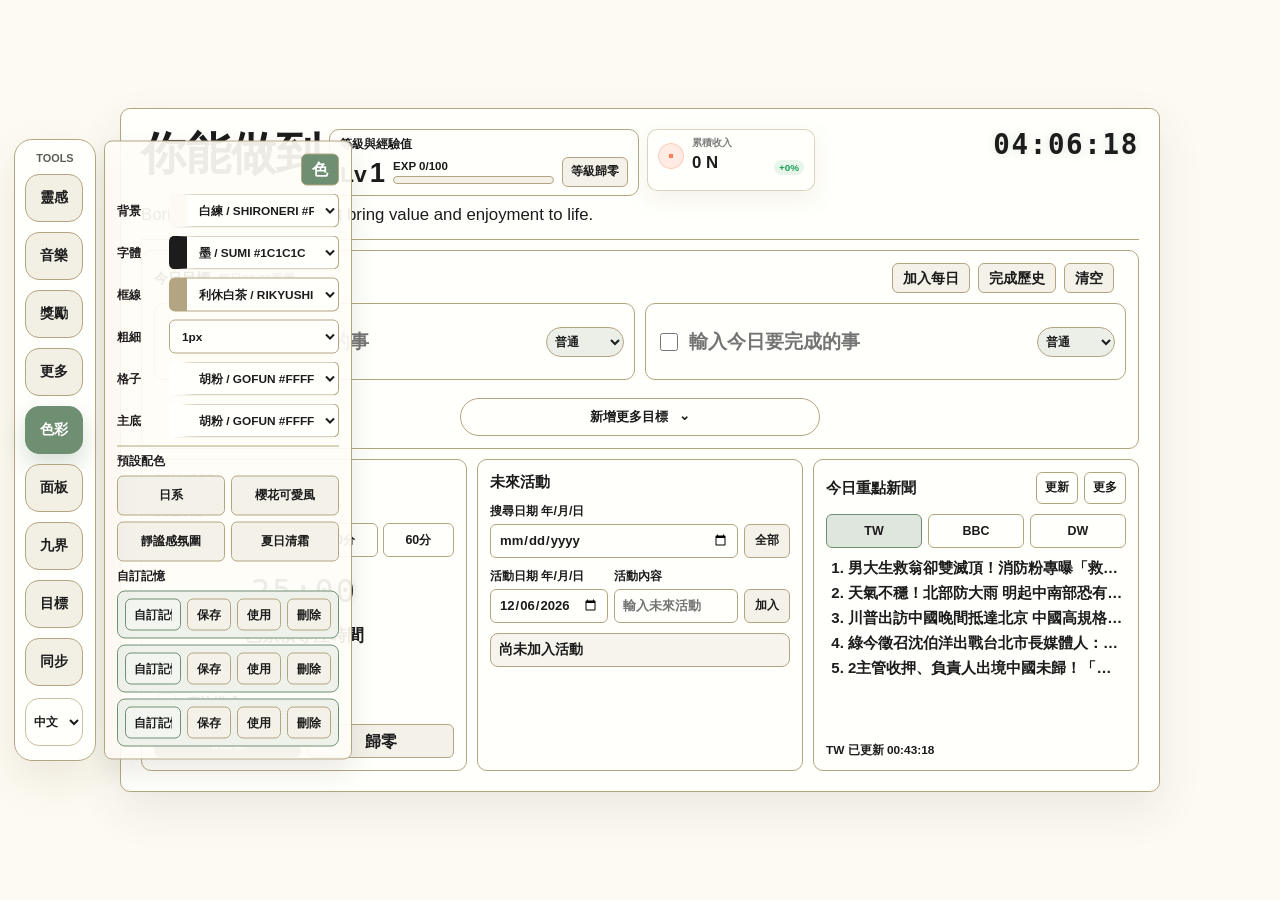
==== commit 942c5ad7: "Add files via upload" ====
--- a/index.html
+++ b/index.html
@@ -7,9 +7,9 @@
     <meta name="theme-color" content="#ffffff" />
     <meta name="apple-mobile-web-app-capable" content="yes" />
     <meta name="apple-mobile-web-app-title" content="&#20320;&#33021;&#20570;&#21040;" />
-    <link rel="manifest" href="manifest.webmanifest?v=20260519-03" />
-    <link rel="apple-touch-icon" href="app-icon.svg?v=20260519-03" />
-    <link rel="stylesheet" href="styles.css?v=20260519-03" />
+    <link rel="manifest" href="manifest.webmanifest?v=20260519-04" />
+    <link rel="apple-touch-icon" href="app-icon.svg?v=20260519-04" />
+    <link rel="stylesheet" href="styles.css?v=20260519-04" />
   </head>
   <body>
     <aside class="tool-sidebar" data-open="false" aria-label="quick tools">
@@ -408,11 +408,11 @@
     </div>
 
     <script src="nippon-colors.js?v=20260516-21"></script>
-    <script src="app.js?v=20260519-03"></script>
+    <script src="app.js?v=20260519-04"></script>
     <script>
       if ("serviceWorker" in navigator) {
         window.addEventListener("load", () => {
-          navigator.serviceWorker.register("./service-worker.js?v=20260519-03").catch(() => {});
+          navigator.serviceWorker.register("./service-worker.js?v=20260519-04").catch(() => {});
         });
       }
     </script>
@@ -432,3 +432,4 @@
 
 
 
+
--- a/styles.css
+++ b/styles.css
@@ -2565,24 +2565,31 @@
 @media (min-width: 761px) and (max-width: 1180px) {
   .device-shell {
     place-items: start center;
-    padding-top: calc(96px + env(safe-area-inset-top));
-    padding-left: clamp(14px, 2vw, 24px);
+    padding-top: calc(18px + env(safe-area-inset-top));
+    padding-left: calc(104px + env(safe-area-inset-left));
     padding-right: clamp(14px, 2vw, 24px);
   }
 
   .tool-sidebar {
-    left: 50%;
+    left: 0;
     right: auto;
-    top: calc(12px + env(safe-area-inset-top));
+    top: 50%;
     bottom: auto;
-    transform: translateX(-50%);
+    transform: translate(calc(-100% + 48px), -50%);
     z-index: 60;
     display: grid;
     align-items: center;
-    width: min(520px, calc(100vw - 32px));
-    padding: 10px;
-    border-radius: 22px;
+    width: 92px;
+    max-height: calc(100dvh - 32px);
+    padding: 12px 10px 12px calc(10px + env(safe-area-inset-left));
+    border-radius: 0 22px 22px 0;
     backdrop-filter: blur(14px);
+    transition: transform 180ms ease, box-shadow 180ms ease;
+  }
+
+  .tool-sidebar[data-open="true"] {
+    transform: translate(0, -50%);
+    box-shadow: 0 18px 38px rgba(20, 18, 14, 0.16);
   }
 
   .tool-sidebar strong {
@@ -2591,7 +2598,7 @@
 
   .tool-sidebar-items {
     display: grid;
-    grid-template-columns: repeat(4, minmax(0, 1fr));
+    grid-template-columns: 1fr;
     gap: 10px;
   }
 
@@ -2599,13 +2606,13 @@
   .tool-sidebar .tool-sidebar-items .tool-sidebar-toggle {
     position: relative;
     display: grid;
-    width: 100%;
+    width: 58px;
     height: 58px;
-    min-width: 0;
+    min-width: 58px;
     min-height: 58px;
-    padding: 27px 8px 7px;
+    padding: 29px 5px 6px;
     border-radius: 16px;
-    font-size: 0.78rem;
+    font-size: 0.72rem;
     line-height: 1.05;
   }
 
@@ -2634,17 +2641,19 @@
   .tool-more-items {
     display: none;
     position: absolute;
-    left: 10px;
-    right: 10px;
-    top: calc(100% + 10px);
+    left: calc(100% + 10px);
+    right: auto;
+    top: 50%;
     bottom: auto;
-    grid-template-columns: repeat(3, minmax(0, 1fr));
+    width: min(260px, calc(100vw - 140px));
+    grid-template-columns: repeat(2, minmax(0, 1fr));
     gap: 8px;
     padding: 10px;
     border: var(--line-width) solid var(--line);
     border-radius: 18px;
     background: color-mix(in srgb, var(--paper) 94%, transparent);
     box-shadow: 0 16px 34px rgba(20, 18, 14, 0.14);
+    transform: translateY(-50%);
   }
 
   .tool-sidebar[data-open="true"] .tool-more-items {
@@ -3671,3 +3680,4 @@
 
 
 
+
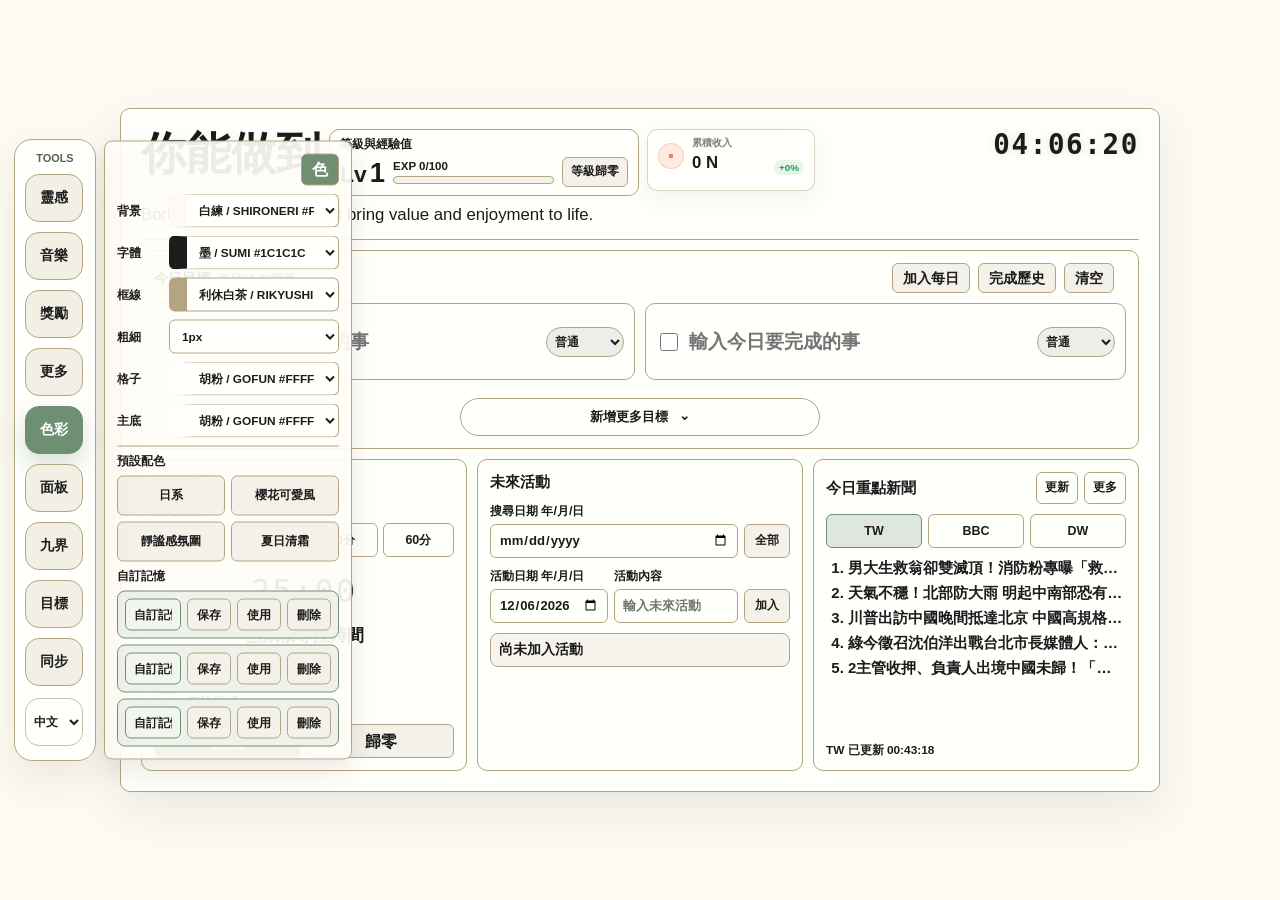
==== commit 951c1feb: "Add files via upload" ====
--- a/index.html
+++ b/index.html
@@ -7,9 +7,9 @@
     <meta name="theme-color" content="#ffffff" />
     <meta name="apple-mobile-web-app-capable" content="yes" />
     <meta name="apple-mobile-web-app-title" content="&#20320;&#33021;&#20570;&#21040;" />
-    <link rel="manifest" href="manifest.webmanifest?v=20260519-04" />
-    <link rel="apple-touch-icon" href="app-icon.svg?v=20260519-04" />
-    <link rel="stylesheet" href="styles.css?v=20260519-04" />
+    <link rel="manifest" href="manifest.webmanifest?v=20260519-05" />
+    <link rel="apple-touch-icon" href="app-icon.svg?v=20260519-05" />
+    <link rel="stylesheet" href="styles.css?v=20260519-05" />
   </head>
   <body>
     <aside class="tool-sidebar" data-open="false" aria-label="quick tools">
@@ -408,11 +408,11 @@
     </div>
 
     <script src="nippon-colors.js?v=20260516-21"></script>
-    <script src="app.js?v=20260519-04"></script>
+    <script src="app.js?v=20260519-05"></script>
     <script>
       if ("serviceWorker" in navigator) {
         window.addEventListener("load", () => {
-          navigator.serviceWorker.register("./service-worker.js?v=20260519-04").catch(() => {});
+          navigator.serviceWorker.register("./service-worker.js?v=20260519-05").catch(() => {});
         });
       }
     </script>
@@ -433,3 +433,4 @@
 
 
 
+
--- a/styles.css
+++ b/styles.css
@@ -2562,126 +2562,7 @@
     grid-template-columns: repeat(2, minmax(0, 1fr));
   }
 }
-@media (min-width: 761px) and (max-width: 1180px) {
-  .device-shell {
-    place-items: start center;
-    padding-top: calc(18px + env(safe-area-inset-top));
-    padding-left: calc(104px + env(safe-area-inset-left));
-    padding-right: clamp(14px, 2vw, 24px);
-  }
-
-  .tool-sidebar {
-    left: 0;
-    right: auto;
-    top: 50%;
-    bottom: auto;
-    transform: translate(calc(-100% + 48px), -50%);
-    z-index: 60;
-    display: grid;
-    align-items: center;
-    width: 92px;
-    max-height: calc(100dvh - 32px);
-    padding: 12px 10px 12px calc(10px + env(safe-area-inset-left));
-    border-radius: 0 22px 22px 0;
-    backdrop-filter: blur(14px);
-    transition: transform 180ms ease, box-shadow 180ms ease;
-  }
-
-  .tool-sidebar[data-open="true"] {
-    transform: translate(0, -50%);
-    box-shadow: 0 18px 38px rgba(20, 18, 14, 0.16);
-  }
-
-  .tool-sidebar strong {
-    display: none;
-  }
-
-  .tool-sidebar-items {
-    display: grid;
-    grid-template-columns: 1fr;
-    gap: 10px;
-  }
-
-  .tool-sidebar .tool-sidebar-items button,
-  .tool-sidebar .tool-sidebar-items .tool-sidebar-toggle {
-    position: relative;
-    display: grid;
-    width: 58px;
-    height: 58px;
-    min-width: 58px;
-    min-height: 58px;
-    padding: 29px 5px 6px;
-    border-radius: 16px;
-    font-size: 0.72rem;
-    line-height: 1.05;
-  }
-
-  .tool-sidebar .tool-sidebar-items button::before,
-  .tool-sidebar .tool-sidebar-items .tool-sidebar-toggle::before {
-    content: none;
-  }
-
-  .tool-icon {
-    position: absolute;
-    top: 7px;
-    left: 50%;
-    display: block;
-    width: 22px;
-    height: 22px;
-    object-fit: contain;
-    transform: translateX(-50%);
-    pointer-events: none;
-  }
-
-  .tool-label {
-    display: block;
-    min-width: 0;
-  }
-
-  .tool-more-items {
-    display: none;
-    position: absolute;
-    left: calc(100% + 10px);
-    right: auto;
-    top: 50%;
-    bottom: auto;
-    width: min(260px, calc(100vw - 140px));
-    grid-template-columns: repeat(2, minmax(0, 1fr));
-    gap: 8px;
-    padding: 10px;
-    border: var(--line-width) solid var(--line);
-    border-radius: 18px;
-    background: color-mix(in srgb, var(--paper) 94%, transparent);
-    box-shadow: 0 16px 34px rgba(20, 18, 14, 0.14);
-    transform: translateY(-50%);
-  }
-
-  .tool-sidebar[data-open="true"] .tool-more-items {
-    display: grid;
-  }
-
-  .tool-sidebar .tool-more-items button {
-    width: 100%;
-    height: 42px;
-    min-width: 0;
-    min-height: 42px;
-    border-radius: 13px;
-    font-size: 0.82rem;
-  }
-
-  .tool-sidebar .tool-language-control {
-    width: 100%;
-    min-width: 0;
-  }
-
-  .tool-sidebar .tool-language-control select {
-    width: 100%;
-    height: 42px;
-    min-width: 0;
-    border-radius: 13px;
-    font-size: 0.82rem;
-  }
-}
+
 @media (max-width: 760px) {
   body {
     overflow-y: auto;
@@ -3673,11 +3554,131 @@
     display: grid;
   }
 }
-
-
-
-
-
-
-
-
+@media (min-width: 761px) and (max-width: 1180px) {
+  .device-shell {
+    place-items: start center;
+    padding-top: calc(18px + env(safe-area-inset-top));
+    padding-left: calc(104px + env(safe-area-inset-left));
+    padding-right: clamp(14px, 2vw, 24px);
+  }
+
+  .tool-sidebar {
+    left: 0;
+    right: auto;
+    top: 50%;
+    bottom: auto;
+    transform: translate(calc(-100% + 48px), -50%);
+    z-index: 60;
+    display: grid;
+    align-items: center;
+    width: 92px;
+    max-height: calc(100dvh - 32px);
+    padding: 12px 10px 12px calc(10px + env(safe-area-inset-left));
+    border-radius: 0 22px 22px 0;
+    backdrop-filter: blur(14px);
+    transition: transform 180ms ease, box-shadow 180ms ease;
+  }
+
+  .tool-sidebar[data-open="true"] {
+    transform: translate(0, -50%);
+    box-shadow: 0 18px 38px rgba(20, 18, 14, 0.16);
+  }
+
+  .tool-sidebar strong {
+    display: none;
+  }
+
+  .tool-sidebar-items,
+  .tool-sidebar[data-open="true"] .tool-sidebar-items {
+    display: grid;
+    position: static;
+    grid-template-columns: 1fr;
+    gap: 10px;
+    width: auto;
+    padding: 0;
+    border: 0;
+    background: transparent;
+    box-shadow: none;
+  }
+
+  .tool-sidebar .tool-sidebar-items button,
+  .tool-sidebar .tool-sidebar-items .tool-sidebar-toggle {
+    position: relative;
+    display: grid;
+    width: 58px;
+    height: 58px;
+    min-width: 58px;
+    min-height: 58px;
+    padding: 29px 5px 6px;
+    border-radius: 16px;
+    font-size: 0.72rem;
+    line-height: 1.05;
+  }
+
+  .tool-sidebar .tool-sidebar-items button::before,
+  .tool-sidebar .tool-sidebar-items .tool-sidebar-toggle::before {
+    content: none;
+  }
+
+  .tool-sidebar .tool-icon {
+    position: absolute;
+    top: 7px;
+    left: 50%;
+    display: block;
+    width: 22px;
+    height: 22px;
+    object-fit: contain;
+    transform: translateX(-50%);
+    pointer-events: none;
+  }
+
+  .tool-label {
+    display: block;
+    min-width: 0;
+  }
+
+  .tool-more-items,
+  .tool-sidebar[data-open="false"] .tool-more-items {
+    display: none;
+    position: absolute;
+    left: calc(100% + 10px);
+    right: auto;
+    top: 50%;
+    bottom: auto;
+    width: min(260px, calc(100vw - 140px));
+    grid-template-columns: repeat(2, minmax(0, 1fr));
+    gap: 8px;
+    padding: 10px;
+    border: var(--line-width) solid var(--line);
+    border-radius: 18px;
+    background: color-mix(in srgb, var(--paper) 94%, transparent);
+    box-shadow: 0 16px 34px rgba(20, 18, 14, 0.14);
+    transform: translateY(-50%);
+  }
+
+  .tool-sidebar[data-open="true"] .tool-more-items {
+    display: grid;
+  }
+
+  .tool-sidebar .tool-more-items button {
+    width: 100%;
+    height: 42px;
+    min-width: 0;
+    min-height: 42px;
+    border-radius: 13px;
+    font-size: 0.82rem;
+  }
+
+  .tool-sidebar .tool-language-control {
+    width: 100%;
+    min-width: 0;
+  }
+
+  .tool-sidebar .tool-language-control select {
+    width: 100%;
+    height: 42px;
+    min-width: 0;
+    border-radius: 13px;
+    font-size: 0.82rem;
+  }
+}
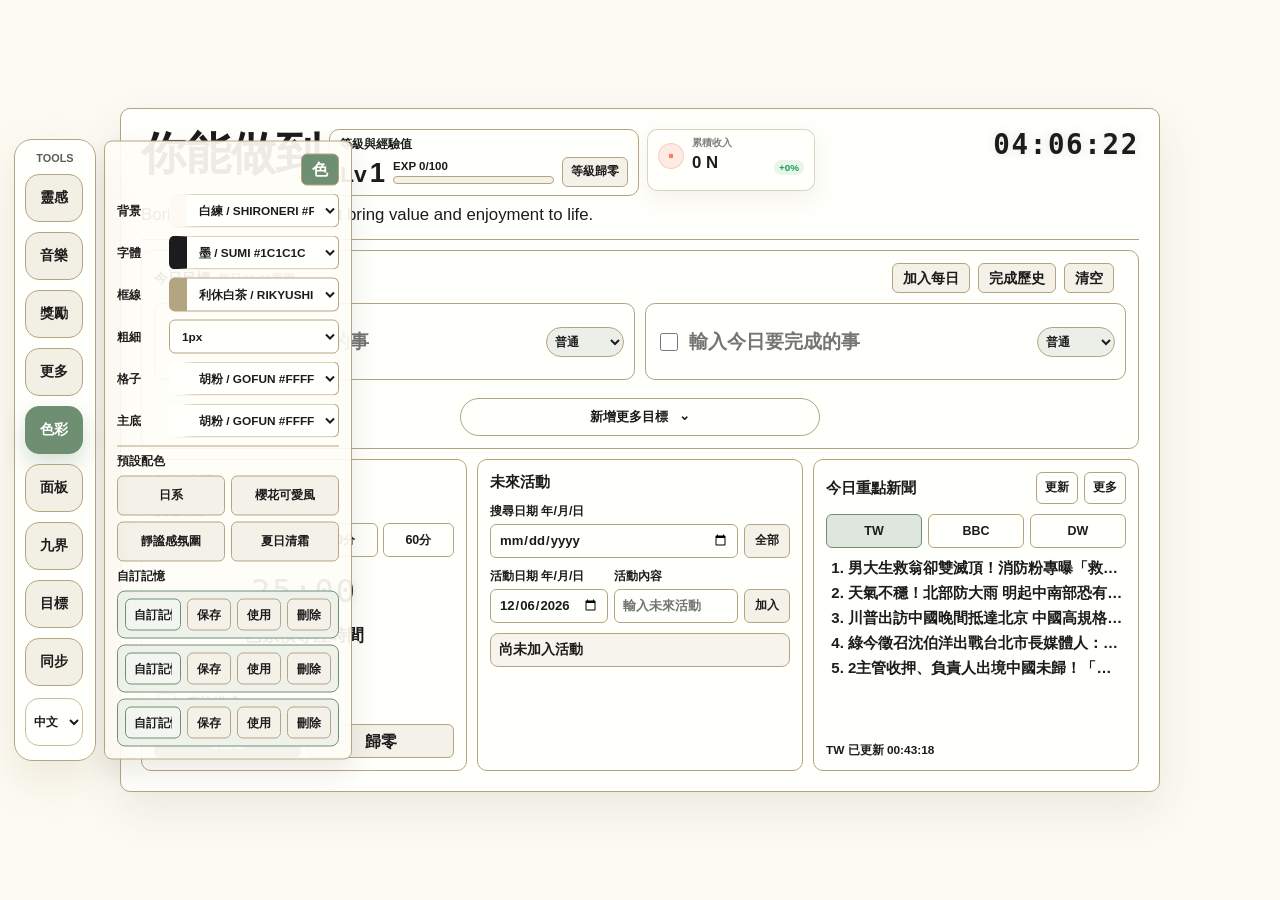
==== commit f8a82df5: "Add files via upload" ====
--- a/index.html
+++ b/index.html
@@ -7,9 +7,9 @@
     <meta name="theme-color" content="#ffffff" />
     <meta name="apple-mobile-web-app-capable" content="yes" />
     <meta name="apple-mobile-web-app-title" content="&#20320;&#33021;&#20570;&#21040;" />
-    <link rel="manifest" href="manifest.webmanifest?v=20260519-05" />
-    <link rel="apple-touch-icon" href="app-icon.svg?v=20260519-05" />
-    <link rel="stylesheet" href="styles.css?v=20260519-05" />
+    <link rel="manifest" href="manifest.webmanifest?v=20260519-06" />
+    <link rel="apple-touch-icon" href="app-icon.svg?v=20260519-06" />
+    <link rel="stylesheet" href="styles.css?v=20260519-06" />
   </head>
   <body>
     <aside class="tool-sidebar" data-open="false" aria-label="quick tools">
@@ -408,11 +408,11 @@
     </div>
 
     <script src="nippon-colors.js?v=20260516-21"></script>
-    <script src="app.js?v=20260519-05"></script>
+    <script src="app.js?v=20260519-06"></script>
     <script>
       if ("serviceWorker" in navigator) {
         window.addEventListener("load", () => {
-          navigator.serviceWorker.register("./service-worker.js?v=20260519-05").catch(() => {});
+          navigator.serviceWorker.register("./service-worker.js?v=20260519-06").catch(() => {});
         });
       }
     </script>
@@ -434,3 +434,4 @@
 
 
 
+
--- a/styles.css
+++ b/styles.css
@@ -3556,10 +3556,16 @@
 }
 @media (min-width: 761px) and (max-width: 1180px) {
   .device-shell {
-    place-items: start center;
+    place-items: center;
     padding-top: calc(18px + env(safe-area-inset-top));
-    padding-left: calc(104px + env(safe-area-inset-left));
-    padding-right: clamp(14px, 2vw, 24px);
+    padding-right: clamp(14px, 2vw, 22px);
+    padding-bottom: calc(18px + env(safe-area-inset-bottom));
+    padding-left: calc(82px + env(safe-area-inset-left));
+  }
+
+  .device-panel {
+    width: min(960px, 100%);
+    max-height: calc(100dvh - 36px);
   }
 
   .tool-sidebar {
@@ -3567,21 +3573,20 @@
     right: auto;
     top: 50%;
     bottom: auto;
-    transform: translate(calc(-100% + 48px), -50%);
+    transform: translateY(-50%);
     z-index: 60;
     display: grid;
     align-items: center;
-    width: 92px;
+    width: 76px;
     max-height: calc(100dvh - 32px);
-    padding: 12px 10px 12px calc(10px + env(safe-area-inset-left));
-    border-radius: 0 22px 22px 0;
+    padding: 10px 8px 10px calc(8px + env(safe-area-inset-left));
+    border-radius: 0 20px 20px 0;
     backdrop-filter: blur(14px);
-    transition: transform 180ms ease, box-shadow 180ms ease;
+    box-shadow: 0 14px 30px rgba(20, 18, 14, 0.12);
   }
 
   .tool-sidebar[data-open="true"] {
-    transform: translate(0, -50%);
-    box-shadow: 0 18px 38px rgba(20, 18, 14, 0.16);
+    transform: translateY(-50%);
   }
 
   .tool-sidebar strong {
@@ -3593,7 +3598,7 @@
     display: grid;
     position: static;
     grid-template-columns: 1fr;
-    gap: 10px;
+    gap: 9px;
     width: auto;
     padding: 0;
     border: 0;
@@ -3605,13 +3610,13 @@
   .tool-sidebar .tool-sidebar-items .tool-sidebar-toggle {
     position: relative;
     display: grid;
-    width: 58px;
-    height: 58px;
-    min-width: 58px;
-    min-height: 58px;
-    padding: 29px 5px 6px;
-    border-radius: 16px;
-    font-size: 0.72rem;
+    width: 56px;
+    height: 56px;
+    min-width: 56px;
+    min-height: 56px;
+    padding: 28px 4px 6px;
+    border-radius: 15px;
+    font-size: 0.7rem;
     line-height: 1.05;
   }
 
@@ -3645,7 +3650,7 @@
     right: auto;
     top: 50%;
     bottom: auto;
-    width: min(260px, calc(100vw - 140px));
+    width: min(260px, calc(100vw - 118px));
     grid-template-columns: repeat(2, minmax(0, 1fr));
     gap: 8px;
     padding: 10px;
@@ -3682,3 +3687,4 @@
     font-size: 0.82rem;
   }
 }
+
